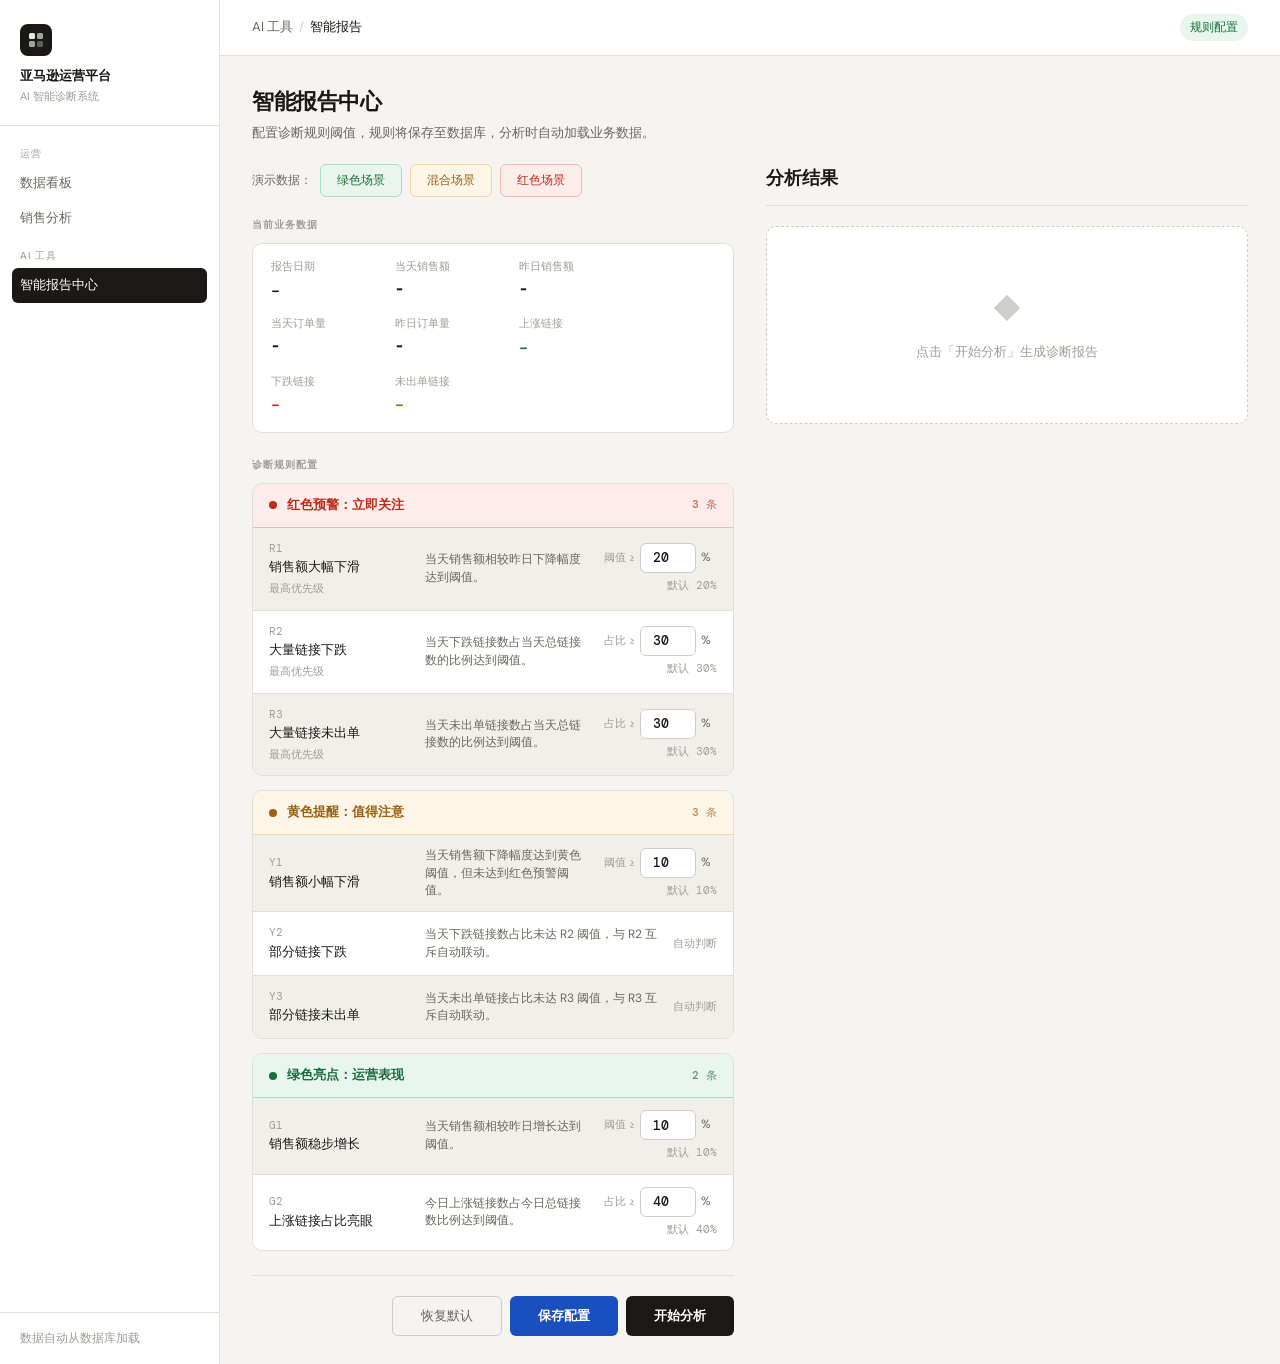
==== ai-web/src/main/resources/static/ai-report-engine-demo.html @ b1096232 "feat(smart-report): 添加智能报告流式分析及进度展示功能 - 前端实现分析进度步骤指示器，显示加载、AI分析、解析结果、保存配置等阶段 - 分析接口改为支持 SSE 流式推送，实时反" ====
<!DOCTYPE html>
<html lang="zh-CN">
<head>
<meta charset="UTF-8">
<meta name="viewport" content="width=device-width, initial-scale=1.0">
<title>AI 智能报告中心 Demo</title>
<link href="https://fonts.googleapis.com/css2?family=DM+Sans:wght@300;400;500;600;700&family=DM+Mono:wght@400;500&display=swap" rel="stylesheet">
<style>
:root {
  --bg: #F5F4F0; --surface: #FFFFFF; --surface2: #F0EFE9;
  --border: #E2E0D8; --border2: #D0CEC4;
  --text: #1A1916; --text2: #6B6860; --text3: #A09E98;
  --blue: #1A4FBF; --blue-light: #EBF0FC; --blue-mid: #B8C8F4;
  --red: #BF2D1A; --red-light: #FCECEA; --red-mid: #F4B8B0;
  --amber: #9E6010; --amber-light: #FCF5E8; --amber-mid: #F4D8A0;
  --green: #1A6E3A; --green-light: #E8F6EE; --green-mid: #A8DFC0;
  --radius: 10px; --radius-sm: 6px;
}

* { box-sizing: border-box; margin: 0; padding: 0; }

body {
  font-family: 'DM Sans', sans-serif;
  background: var(--bg); color: var(--text);
  min-height: 100vh; font-size: 14px; line-height: 1.6;
}

.shell { display: grid; grid-template-columns: 220px 1fr; min-height: 100vh; }

.sidebar {
  background: var(--surface); border-right: 1px solid var(--border);
  display: flex; flex-direction: column;
}
.sidebar-logo {
  padding: 24px 20px 20px; border-bottom: 1px solid var(--border); margin-bottom: 12px;
}
.logo-mark {
  width: 32px; height: 32px; background: var(--text);
  border-radius: 8px; display: flex; align-items: center; justify-content: center;
  margin-bottom: 10px;
}
.logo-mark svg { width: 16px; height: 16px; }
.logo-name { font-size: 13px; font-weight: 600; }
.logo-sub { font-size: 11px; color: var(--text3); margin-top: 1px; }

.nav-section { padding: 0 12px; margin-bottom: 4px; }
.nav-label {
  font-size: 10px; font-weight: 500; color: var(--text3);
  letter-spacing: 0.08em; text-transform: uppercase; padding: 8px 8px 4px;
}
.nav-item {
  display: flex; align-items: center; gap: 8px;
  padding: 7px 8px; border-radius: var(--radius-sm);
  font-size: 13px; color: var(--text2);
}
.nav-item.active { background: var(--text); color: white; }

.sidebar-bottom {
  margin-top: auto; padding: 16px 20px;
  border-top: 1px solid var(--border);
  font-size: 12px; color: var(--text3);
}

.main { overflow-y: auto; }

.topbar {
  background: var(--surface); border-bottom: 1px solid var(--border);
  padding: 14px 32px; display: flex; align-items: center; justify-content: space-between;
  position: sticky; top: 0; z-index: 10;
}
.breadcrumb {
  display: flex; align-items: center; gap: 6px;
  font-size: 13px; color: var(--text2);
}
.breadcrumb .sep { color: var(--border2); }
.breadcrumb .cur { color: var(--text); font-weight: 500; }
.topbar-right { display: flex; align-items: center; gap: 10px; }
.topbar-badge {
  font-size: 12px; padding: 4px 10px;
  background: var(--green-light); color: var(--green);
  border-radius: 20px; font-weight: 500;
}

.content { padding: 28px 32px; max-width: 1360px; }
.page-title { font-size: 22px; font-weight: 600; letter-spacing: -0.02em; }
.page-desc { font-size: 13px; color: var(--text2); margin-top: 4px; margin-bottom: 20px; }

.split-layout { display: grid; grid-template-columns: 1fr 1fr; gap: 32px; align-items: start; }
.split-left { min-width: 0; }
.split-right { min-width: 0; position: sticky; top: 76px; }

.sec-label {
  font-size: 10px; font-weight: 600; color: var(--text3);
  letter-spacing: 0.1em; text-transform: uppercase; margin: 24px 0 10px;
}

.rule-group { margin-bottom: 14px; border-radius: var(--radius); overflow: hidden; border: 1px solid var(--border); }
.rg-header {
  display: flex; align-items: center; gap: 10px;
  padding: 11px 16px; font-size: 13px; font-weight: 600;
}
.rg-header.red { background: var(--red-light); color: var(--red); border-bottom: 1px solid var(--red-mid); }
.rg-header.amber { background: var(--amber-light); color: var(--amber); border-bottom: 1px solid var(--amber-mid); }
.rg-header.green { background: var(--green-light); color: var(--green); border-bottom: 1px solid var(--green-mid); }
.rg-dot { width: 8px; height: 8px; border-radius: 50%; flex-shrink: 0; }
.rg-dot.red { background: var(--red); }
.rg-dot.amber { background: var(--amber); }
.rg-dot.green { background: var(--green); }
.rg-badge { margin-left: auto; font-size: 11px; font-weight: 500; opacity: 0.7; font-family: 'DM Mono', monospace; }

.rule-row {
  display: grid; grid-template-columns: 140px 1fr auto; gap: 16px; align-items: center;
  padding: 12px 16px; background: var(--surface); border-bottom: 1px solid var(--border);
}
.rule-row:last-child { border-bottom: none; }
.rule-row:nth-child(even) { background: var(--surface2); }
.rr-id { font-size: 11px; color: var(--text3); font-family: 'DM Mono', monospace; }
.rr-name { font-size: 13px; font-weight: 500; }
.rr-cond { font-size: 12px; color: var(--text2); line-height: 1.45; }
.rr-note { font-size: 11px; color: var(--text3); margin-top: 2px; }

.rr-ctrl { display: flex; flex-direction: column; align-items: flex-end; gap: 4px; }
.ctrl-row { display: flex; align-items: center; gap: 5px; }
.ctrl-label { font-size: 11px; color: var(--text3); }
.ctrl-input {
  width: 56px; height: 30px; font-size: 13px; font-family: 'DM Mono', monospace;
  text-align: center; font-weight: 500;
  border: 1px solid var(--border2); border-radius: var(--radius-sm);
  background: var(--surface); color: var(--text); padding: 0 6px;
}
.ctrl-unit { font-size: 12px; color: var(--text2); min-width: 16px; }
.ctrl-default { font-size: 11px; color: var(--text3); font-family: 'DM Mono', monospace; }

.action-bar {
  display: flex; justify-content: flex-end; gap: 8px;
  margin-top: 24px; padding-top: 20px; border-top: 1px solid var(--border);
}
.btn {
  font-size: 13px; font-weight: 600;
  padding: 10px 28px; border-radius: var(--radius-sm);
  border: none; cursor: pointer; transition: opacity 0.12s;
}
.btn-primary { background: var(--text); color: white; }
.btn-primary:hover { opacity: 0.85; }
.btn-primary:disabled { opacity: 0.5; cursor: not-allowed; }
.btn-secondary {
  background: transparent; color: var(--text2);
  border: 1px solid var(--border2); font-weight: 500;
}
.btn-save {
  background: var(--blue); color: white;
}
.btn-save:hover { opacity: 0.85; }

.scenario-bar {
  display: flex; gap: 8px; margin-bottom: 20px; flex-wrap: wrap;
}
.scenario-btn {
  font-size: 12px; font-weight: 500;
  padding: 7px 16px; border-radius: var(--radius-sm);
  border: 1px solid var(--border2);
  background: var(--surface); color: var(--text2);
  cursor: pointer; transition: all 0.12s; font-family: 'DM Sans', sans-serif;
}
.scenario-btn:hover { border-color: var(--text3); color: var(--text); }
.scenario-btn.red { border-color: var(--red-mid); background: var(--red-light); color: var(--red); }
.scenario-btn.amber { border-color: var(--amber-mid); background: var(--amber-light); color: var(--amber); }
.scenario-btn.green { border-color: var(--green-mid); background: var(--green-light); color: var(--green); }

.data-card {
  background: var(--surface); border: 1px solid var(--border);
  border-radius: var(--radius); padding: 14px 18px; margin-bottom: 16px;
}
.data-row {
  display: flex; flex-wrap: wrap; gap: 12px 24px;
}
.data-item {
  display: flex; flex-direction: column; gap: 2px; min-width: 100px;
}
.data-label {
  font-size: 11px; color: var(--text3); font-weight: 500;
}
.data-value {
  font-size: 16px; font-weight: 600; color: var(--text);
}
.data-value.mono { font-family: 'DM Mono', monospace; font-size: 14px; }
.data-value.up { color: var(--green); }
.data-value.down { color: var(--red); }
.data-value.warn { color: var(--amber); }

.result-area { }
.result-header {
  display: flex; align-items: center; justify-content: space-between;
  margin-bottom: 16px; padding-bottom: 12px; border-bottom: 1px solid var(--border);
}
.result-title { font-size: 18px; font-weight: 600; }
.result-time { font-size: 12px; color: var(--text3); font-family: 'DM Mono', monospace; }
.result-placeholder {
  display: flex; flex-direction: column; align-items: center; justify-content: center;
  padding: 60px 20px; color: var(--text3); text-align: center;
  background: var(--surface); border: 1px dashed var(--border2);
  border-radius: var(--radius); margin-top: 20px;
}
.result-placeholder .icon { font-size: 28px; margin-bottom: 10px; opacity: 0.5; }
.result-placeholder p { font-size: 13px; }

.result-content { display: none; }
.result-content.show { display: block; }

/* ===== 诊断结论卡片 ===== */
.dc-section { border-radius: var(--radius); overflow: hidden; border: 1px solid; margin-bottom: 12px; }
.dc-header {
  display: flex; align-items: center; gap: 8px;
  padding: 10px 16px; font-size: 13px; font-weight: 600;
}
.dc-dot { width: 8px; height: 8px; border-radius: 50%; flex-shrink: 0; }
.dc-badge { margin-left: auto; font-size: 11px; font-family: 'DM Mono', monospace; opacity: 0.7; }

.dc-section.dc-red { border-color: var(--red-mid); }
.dc-section.dc-red .dc-header { background: var(--red-light); color: var(--red); border-bottom: 1px solid var(--red-mid); }
.dc-section.dc-red .dc-dot { background: var(--red); }

.dc-section.dc-amber { border-color: var(--amber-mid); }
.dc-section.dc-amber .dc-header { background: var(--amber-light); color: var(--amber); border-bottom: 1px solid var(--amber-mid); }
.dc-section.dc-amber .dc-dot { background: var(--amber); }

.dc-section.dc-green { border-color: var(--green-mid); }
.dc-section.dc-green .dc-header { background: var(--green-light); color: var(--green); border-bottom: 1px solid var(--green-mid); }
.dc-section.dc-green .dc-dot { background: var(--green); }

.dc-list { list-style: none; padding: 6px 0; margin: 0; }
.dc-list li {
  position: relative; padding: 7px 16px 7px 24px;
  font-size: 13px; line-height: 1.6; color: var(--text);
}
.dc-list li + li { border-top: 1px solid var(--border); }
.dc-list li::before {
  content: ''; position: absolute; left: 12px; top: 15px;
  width: 4px; height: 4px; border-radius: 50%; background: var(--text2);
}
.dc-empty {
  padding: 14px 16px; font-size: 12px; color: var(--text3);
  font-style: italic;
}

/* ===== 运营诊断卡片 ===== */
.od-section { margin-bottom: 12px; }
.od-card {
  background: var(--surface); border: 1px solid var(--border);
  border-radius: var(--radius); padding: 16px 18px;
}
.od-card + .od-card { margin-top: -1px; border-top: none; border-radius: 0 0 var(--radius) var(--radius); }
.od-card:first-of-type { border-radius: var(--radius) var(--radius) 0 0; }
.od-card:last-of-type { border-radius: 0 0 var(--radius) var(--radius); }
.od-card:only-of-type { border-radius: var(--radius); }

.od-title {
  font-size: 13px; font-weight: 600; margin-bottom: 6px;
  display: flex; align-items: center; gap: 6px;
}
.od-title .emoji { font-size: 15px; }
.od-list { list-style: none; padding: 0; margin: 0; }
.od-list li {
  position: relative; padding: 5px 0 5px 16px;
  font-size: 13px; line-height: 1.65; color: var(--text);
}
.od-list li::before {
  content: ''; position: absolute; left: 0; top: 13px;
  width: 4px; height: 4px; border-radius: 50%; background: var(--text2);
}
.od-list li + li { border-top: 1px solid var(--border); }

.od-suggestion {
  background: var(--blue-light); border: 1px solid var(--blue-mid);
  border-radius: var(--radius); padding: 14px 18px;
}
.od-suggestion .od-title { color: var(--blue); }
.od-suggestion .od-list li::before { background: var(--blue); }

.od-table {
  width: 100%; border-collapse: collapse;
  font-size: 13px; line-height: 1.6;
}
.od-table th, .od-table td {
  padding: 6px 12px; text-align: center;
  border-bottom: 1px solid var(--border);
}
.od-table th {
  font-weight: 600; color: var(--text2);
  background: var(--surface2); font-size: 12px;
}
.od-table td { color: var(--text); }
.od-table tr:last-child td { border-bottom: none; }
.od-table-note {
  padding: 8px 0 2px 0;
  font-size: 13px; line-height: 1.6; color: var(--text2);
}

.toast {
  position: fixed; bottom: 24px; right: 24px;
  background: var(--text); color: white; font-size: 13px; font-weight: 500;
  padding: 10px 18px; border-radius: var(--radius);
  opacity: 0; transform: translateY(8px);
  transition: all 0.2s; pointer-events: none; z-index: 999;
}
.toast.show { opacity: 1; transform: translateY(0); }
.toast.error { background: var(--red); }

/* Loading overlay */
.loading-overlay {
  display: none; position: fixed; inset: 0;
  background: rgba(26, 25, 22, 0.4);
  z-index: 1000; align-items: center; justify-content: center;
}
.loading-overlay.show { display: flex; }
.loading-card {
  background: white; border-radius: var(--radius);
  padding: 28px 36px; text-align: center;
  box-shadow: 0 8px 32px rgba(0,0,0,0.15);
  min-width: 300px;
}
.spinner {
  width: 32px; height: 32px; margin: 0 auto 14px;
  border: 3px solid var(--border); border-top-color: var(--text);
  border-radius: 50%; animation: spin 0.7s linear infinite;
}
@keyframes spin { to { transform: rotate(360deg); } }
.step-list { text-align: left; min-width: 220px; }
.step-item { display: flex; align-items: center; gap: 10px; padding: 4px 0; font-size: 13px; transition: all 0.15s; }
.step-dot {
  width: 18px; height: 18px; border-radius: 50%; flex-shrink: 0;
  border: 2px solid var(--border2); background: transparent;
  display: flex; align-items: center; justify-content: center;
  font-size: 10px; font-weight: 700; transition: all 0.2s;
}
.step-item.done .step-dot {
  background: var(--green); border-color: var(--green);
}
.step-item.done .step-dot::after { content: '✓'; color: white; font-size: 10px; font-weight: 700; }
.step-item.active .step-dot {
  border-color: var(--blue); border-width: 3px;
  animation: pulse-dot 1s ease-in-out infinite;
}
@keyframes pulse-dot {
  0%, 100% { box-shadow: 0 0 0 0 rgba(26, 79, 191, 0.3); }
  50% { box-shadow: 0 0 0 6px rgba(26, 79, 191, 0); }
}
.step-item.done .step-label { color: var(--green); }
.step-item.active .step-label { color: var(--text); font-weight: 600; }
.step-item.pending .step-label { color: var(--text3); }
.loading-card p { font-size: 14px; font-weight: 500; color: var(--text); }

@media (max-width: 960px) {
  .shell { grid-template-columns: 1fr; }
  .sidebar { display: none; }
  .split-layout { grid-template-columns: 1fr; }
  .split-right { position: static; }
  .content { padding: 20px 16px; }
  .rule-row { grid-template-columns: 1fr; gap: 8px; }
  .rr-ctrl { align-items: flex-start; }
}
</style>
</head>
<body>
<div class="shell">
  <aside class="sidebar">
    <div class="sidebar-logo">
      <div class="logo-mark">
        <svg viewBox="0 0 16 16" fill="none">
          <rect x="1" y="1" width="6" height="6" rx="1.5" fill="white" opacity="0.9"/>
          <rect x="9" y="1" width="6" height="6" rx="1.5" fill="white" opacity="0.6"/>
          <rect x="1" y="9" width="6" height="6" rx="1.5" fill="white" opacity="0.6"/>
          <rect x="9" y="9" width="6" height="6" rx="1.5" fill="white" opacity="0.3"/>
        </svg>
      </div>
      <div class="logo-name">亚马逊运营平台</div>
      <div class="logo-sub">AI 智能诊断系统</div>
    </div>
    <div class="nav-section">
      <div class="nav-label">运营</div>
      <div class="nav-item">数据看板</div>
      <div class="nav-item">销售分析</div>
    </div>
    <div class="nav-section">
      <div class="nav-label">AI 工具</div>
      <div class="nav-item active">智能报告中心</div>
    </div>
    <div class="sidebar-bottom">数据自动从数据库加载</div>
  </aside>

  <main class="main">
    <div class="topbar">
      <div class="breadcrumb">
        <span>AI 工具</span>
        <span class="sep">/</span>
        <span class="cur">智能报告</span>
      </div>
      <div class="topbar-right">
        <span class="topbar-badge">规则配置</span>
      </div>
    </div>

    <div class="content">
      <div class="page-title">智能报告中心</div>
      <div class="page-desc">配置诊断规则阈值，规则将保存至数据库，分析时自动加载业务数据。</div>

      <div class="split-layout">
      <div class="split-left">

      <div class="scenario-bar">
        <span style="font-size:12px;font-weight:500;color:var(--text2);line-height:32px;">演示数据：</span>
        <button class="scenario-btn green" onclick="loadDemo('green')">绿色场景</button>
        <button class="scenario-btn amber" onclick="loadDemo('mixed')">混合场景</button>
        <button class="scenario-btn red" onclick="loadDemo('red')">红色场景</button>
      </div>

      <div class="sec-label" style="margin-top:0">当前业务数据</div>
      <div class="data-card" id="dataCard">
        <div class="data-row">
          <div class="data-item"><span class="data-label">报告日期</span><span class="data-value" id="dispDate">-</span></div>
          <div class="data-item"><span class="data-label">当天销售额</span><span class="data-value mono" id="dispTodayRev">-</span></div>
          <div class="data-item"><span class="data-label">昨日销售额</span><span class="data-value mono" id="dispYestRev">-</span></div>
          <div class="data-item"><span class="data-label">当天订单量</span><span class="data-value mono" id="dispTodayOrd">-</span></div>
          <div class="data-item"><span class="data-label">昨日订单量</span><span class="data-value mono" id="dispYestOrd">-</span></div>
          <div class="data-item"><span class="data-label">上涨链接</span><span class="data-value up" id="dispRising">-</span></div>
          <div class="data-item"><span class="data-label">下跌链接</span><span class="data-value down" id="dispFalling">-</span></div>
          <div class="data-item"><span class="data-label">未出单链接</span><span class="data-value warn" id="dispNoOrder">-</span></div>
        </div>
      </div>

      <div class="sec-label">诊断规则配置</div>
      <div class="rule-group">
        <div class="rg-header red">
          <div class="rg-dot red"></div>
          红色预警：立即关注
          <span class="rg-badge">3 条</span>
        </div>
        <div class="rule-row">
          <div><div class="rr-id">R1</div><div class="rr-name">销售额大幅下滑</div><div class="rr-note">最高优先级</div></div>
          <div class="rr-cond">当天销售额相较昨日下降幅度达到阈值。</div>
          <div class="rr-ctrl">
            <div class="ctrl-row">
              <span class="ctrl-label">阈值 ≥</span>
              <input class="ctrl-input" type="number" id="r1Threshold" value="20" min="1" max="99">
              <span class="ctrl-unit">%</span>
            </div>
            <span class="ctrl-default">默认 20%</span>
          </div>
        </div>
        <div class="rule-row">
          <div><div class="rr-id">R2</div><div class="rr-name">大量链接下跌</div><div class="rr-note">最高优先级</div></div>
          <div class="rr-cond">当天下跌链接数占当天总链接数的比例达到阈值。</div>
          <div class="rr-ctrl">
            <div class="ctrl-row">
              <span class="ctrl-label">占比 ≥</span>
              <input class="ctrl-input" type="number" id="r2Threshold" value="30" min="1" max="99">
              <span class="ctrl-unit">%</span>
            </div>
            <span class="ctrl-default">默认 30%</span>
          </div>
        </div>
        <div class="rule-row">
          <div><div class="rr-id">R3</div><div class="rr-name">大量链接未出单</div><div class="rr-note">最高优先级</div></div>
          <div class="rr-cond">当天未出单链接数占当天总链接数的比例达到阈值。</div>
          <div class="rr-ctrl">
            <div class="ctrl-row">
              <span class="ctrl-label">占比 ≥</span>
              <input class="ctrl-input" type="number" id="r3Threshold" value="30" min="1" max="99">
              <span class="ctrl-unit">%</span>
            </div>
            <span class="ctrl-default">默认 30%</span>
          </div>
        </div>
      </div>

      <div class="rule-group">
        <div class="rg-header amber">
          <div class="rg-dot amber"></div>
          黄色提醒：值得注意
          <span class="rg-badge">3 条</span>
        </div>
        <div class="rule-row">
          <div><div class="rr-id">Y1</div><div class="rr-name">销售额小幅下滑</div></div>
          <div class="rr-cond">当天销售额下降幅度达到黄色阈值，但未达到红色预警阈值。</div>
          <div class="rr-ctrl">
            <div class="ctrl-row">
              <span class="ctrl-label">阈值 ≥</span>
              <input class="ctrl-input" type="number" id="y1Threshold" value="10" min="1" max="99">
              <span class="ctrl-unit">%</span>
            </div>
            <span class="ctrl-default">默认 10%</span>
          </div>
        </div>
        <div class="rule-row">
          <div><div class="rr-id">Y2</div><div class="rr-name">部分链接下跌</div></div>
          <div class="rr-cond">当天下跌链接数占比未达 R2 阈值，与 R2 互斥自动联动。</div>
          <div class="rr-ctrl">
            <span class="ctrl-default">自动判断</span>
          </div>
        </div>
        <div class="rule-row">
          <div><div class="rr-id">Y3</div><div class="rr-name">部分链接未出单</div></div>
          <div class="rr-cond">当天未出单链接占比未达 R3 阈值，与 R3 互斥自动联动。</div>
          <div class="rr-ctrl">
            <span class="ctrl-default">自动判断</span>
          </div>
        </div>
      </div>

      <div class="rule-group">
        <div class="rg-header green">
          <div class="rg-dot green"></div>
          绿色亮点：运营表现
          <span class="rg-badge">2 条</span>
        </div>
        <div class="rule-row">
          <div><div class="rr-id">G1</div><div class="rr-name">销售额稳步增长</div></div>
          <div class="rr-cond">当天销售额相较昨日增长达到阈值。</div>
          <div class="rr-ctrl">
            <div class="ctrl-row">
              <span class="ctrl-label">阈值 ≥</span>
              <input class="ctrl-input" type="number" id="g1Threshold" value="10" min="1" max="99">
              <span class="ctrl-unit">%</span>
            </div>
            <span class="ctrl-default">默认 10%</span>
          </div>
        </div>
        <div class="rule-row">
          <div><div class="rr-id">G2</div><div class="rr-name">上涨链接占比亮眼</div></div>
          <div class="rr-cond">今日上涨链接数占今日总链接数比例达到阈值。</div>
          <div class="rr-ctrl">
            <div class="ctrl-row">
              <span class="ctrl-label">占比 ≥</span>
              <input class="ctrl-input" type="number" id="g2Threshold" value="40" min="1" max="99">
              <span class="ctrl-unit">%</span>
            </div>
            <span class="ctrl-default">默认 40%</span>
          </div>
        </div>
      </div>

      <div class="action-bar">
        <button class="btn btn-secondary" onclick="resetDefaults()">恢复默认</button>
        <button class="btn btn-save" onclick="saveConfig()">保存配置</button>
        <button class="btn btn-primary" id="analyzeBtn" onclick="analyze()">开始分析</button>
      </div>

      </div>
      <div class="split-right">

      <div class="result-area" id="resultArea">
        <div class="result-header">
          <span class="result-title">分析结果</span>
          <span class="result-time" id="resultTime"></span>
        </div>
        <div class="result-placeholder" id="resultPlaceholder">
          <div class="icon">◆</div>
          <p>点击「开始分析」生成诊断报告</p>
        </div>
        <div class="result-content" id="resultContent">
          <div class="sec-label">诊断结论</div>
          <div id="diagnosisConclusion"></div>
          <div class="sec-label" style="margin-top:20px">运营诊断</div>
          <div id="operationDiagnosis"></div>
        </div>
      </div>

      </div>
      </div>
    </div>
  </main>
</div>

<div class="toast" id="toast"></div>

<div class="loading-overlay" id="loadingOverlay">
  <div class="loading-card">
    <div class="spinner"></div>
    <p style="font-size:14px;font-weight:600;margin-bottom:16px;color:var(--text);">分析进度</p>
    <div class="step-list" id="stepList">
      <div class="step-item" data-step="loading"><span class="step-dot"></span><span class="step-label">加载业务数据</span></div>
      <div class="step-item" data-step="ai_analysis"><span class="step-dot"></span><span class="step-label">AI 正在分析诊断</span></div>
      <div class="step-item" data-step="parsing"><span class="step-dot"></span><span class="step-label">解析分析结果</span></div>
      <div class="step-item" data-step="saving"><span class="step-dot"></span><span class="step-label">保存分析配置</span></div>
      <div class="step-item" data-step="complete"><span class="step-dot"></span><span class="step-label">分析完成</span></div>
    </div>
  </div>
</div>

<script>
const API_BASE = '/api';

// 三种演示场景数据（业务数据 + 规则阈值）
const demos = {
  green: {
    label: '绿色场景',
    todayRevenue: 12800, yesterdayRevenue: 9600,
    todayOrders: 72, yesterdayOrders: 55,
    todayRisingLinks: 110, yesterdayRisingLinks: 95,
    todayFallingLinks: 20, yesterdayFallingLinks: 28,
    todayNoOrderLinks: 8, yesterdayNoOrderLinks: 14,
    r1Threshold: 20, r2Threshold: 30, r3Threshold: 30,
    y1Threshold: 10, g1Threshold: 10, g2Threshold: 40
  },
  mixed: {
    label: '混合场景',
    todayRevenue: 7800, yesterdayRevenue: 8860,
    todayOrders: 45, yesterdayOrders: 48,
    todayRisingLinks: 50, yesterdayRisingLinks: 57,
    todayFallingLinks: 55, yesterdayFallingLinks: 49,
    todayNoOrderLinks: 35, yesterdayNoOrderLinks: 31,
    r1Threshold: 20, r2Threshold: 30, r3Threshold: 30,
    y1Threshold: 10, g1Threshold: 10, g2Threshold: 40
  },
  red: {
    label: '红色场景',
    todayRevenue: 5500, yesterdayRevenue: 8100,
    todayOrders: 28, yesterdayOrders: 43,
    todayRisingLinks: 20, yesterdayRisingLinks: 38,
    todayFallingLinks: 90, yesterdayFallingLinks: 61,
    todayNoOrderLinks: 75, yesterdayNoOrderLinks: 46,
    r1Threshold: 20, r2Threshold: 30, r3Threshold: 30,
    y1Threshold: 10, g1Threshold: 10, g2Threshold: 40
  }
};

function getRuleValues() {
  return {
    r1Threshold: +document.getElementById('r1Threshold').value || 20,
    r2Threshold: +document.getElementById('r2Threshold').value || 30,
    r3Threshold: +document.getElementById('r3Threshold').value || 30,
    y1Threshold: +document.getElementById('y1Threshold').value || 10,
    g1Threshold: +document.getElementById('g1Threshold').value || 10,
    g2Threshold: +document.getElementById('g2Threshold').value || 40
  };
}

function showLoading(show) {
  document.getElementById('loadingOverlay').classList.toggle('show', show);
  if (show) resetProgress();
}

function fmtNum(n) {
  return (n != null ? Number(n).toLocaleString('zh-CN') : '-');
}

function updateDataDisplay(d) {
  if (!d) {
    document.getElementById('dispDate').textContent = '-';
    document.getElementById('dispTodayRev').textContent = '-';
    document.getElementById('dispYestRev').textContent = '-';
    document.getElementById('dispTodayOrd').textContent = '-';
    document.getElementById('dispYestOrd').textContent = '-';
    document.getElementById('dispRising').textContent = '-';
    document.getElementById('dispFalling').textContent = '-';
    document.getElementById('dispNoOrder').textContent = '-';
    return;
  }
  document.getElementById('dispDate').textContent = d.reportDate || new Date().toISOString().slice(0,10);
  document.getElementById('dispTodayRev').textContent = '¥' + fmtNum(d.todayRevenue);
  document.getElementById('dispYestRev').textContent = '¥' + fmtNum(d.yesterdayRevenue);
  document.getElementById('dispTodayOrd').textContent = fmtNum(d.todayOrders);
  document.getElementById('dispYestOrd').textContent = fmtNum(d.yesterdayOrders);
  document.getElementById('dispRising').textContent = fmtNum(d.todayRisingLinks);
  document.getElementById('dispFalling').textContent = fmtNum(d.todayFallingLinks);
  document.getElementById('dispNoOrder').textContent = fmtNum(d.todayNoOrderLinks);
}

async function loadDemo(key) {
  const demo = demos[key];
  if (!demo) return;

  // 展示业务数据（不修改规则阈值）
  updateDataDisplay(demo);

  // 保存演示数据 + 当前规则配置到数据库
  const rules = getRuleValues();
  await fetch(API_BASE + '/smart-report/config/save', {
    method: 'POST',
    headers: { 'Content-Type': 'application/json' },
    body: JSON.stringify({ ...demo, ...rules })
  });

  showToast('已加载' + demo.label + '并保存到数据库');
}

function resetDefaults() {
  document.getElementById('r1Threshold').value = 20;
  document.getElementById('r2Threshold').value = 30;
  document.getElementById('r3Threshold').value = 30;
  document.getElementById('y1Threshold').value = 10;
  document.getElementById('g1Threshold').value = 10;
  document.getElementById('g2Threshold').value = 40;
  showToast('已恢复默认规则阈值');
}

// 从数据库加载规则配置
async function loadConfig() {
  try {
    const resp = await fetch(API_BASE + '/smart-report/config/load');
    if (!resp.ok) return;
    const data = await resp.json();
    if (data.code === 200 && data.data) {
      const c = data.data;
      if (c.r1Threshold != null) document.getElementById('r1Threshold').value = c.r1Threshold;
      if (c.r2Threshold != null) document.getElementById('r2Threshold').value = c.r2Threshold;
      if (c.r3Threshold != null) document.getElementById('r3Threshold').value = c.r3Threshold;
      if (c.y1Threshold != null) document.getElementById('y1Threshold').value = c.y1Threshold;
      if (c.g1Threshold != null) document.getElementById('g1Threshold').value = c.g1Threshold;
      if (c.g2Threshold != null) document.getElementById('g2Threshold').value = c.g2Threshold;
      // 有业务数据时一同展示
      if (c.todayRevenue != null) updateDataDisplay(c);
      showToast('已从数据库加载规则配置');
    }
  } catch (e) {
    console.log('加载配置失败（首次或无数据库记录属于正常）');
  }
}

// 保存配置到数据库
async function saveConfig() {
  const rules = getRuleValues();
  const body = { ...rules };

  try {
    const resp = await fetch(API_BASE + '/smart-report/config/save', {
      method: 'POST',
      headers: { 'Content-Type': 'application/json' },
      body: JSON.stringify(body)
    });
    if (!resp.ok) throw new Error('HTTP ' + resp.status);
    const data = await resp.json();
    if (data.code === 200) {
      showToast('规则配置已保存到数据库');
    } else {
      throw new Error(data.message || '保存失败');
    }
  } catch (e) {
    showToast('保存失败：' + e.message, true);
  }
}

function showResult(show) {
  document.getElementById('resultPlaceholder').style.display = show ? 'none' : 'flex';
  document.getElementById('resultContent').classList.toggle('show', show);
}

async function analyze() {
  const btn = document.getElementById('analyzeBtn');
  const rules = getRuleValues();

  document.getElementById('diagnosisConclusion').innerHTML = '';
  document.getElementById('operationDiagnosis').innerHTML = '';

  showLoading(true);
  updateProgress('loading', '正在加载业务数据...');
  btn.disabled = true;
  btn.textContent = '分析中...';

  try {
    const resp = await fetch(API_BASE + '/smart-report/analyze-stream', {
      method: 'POST',
      headers: { 'Content-Type': 'application/json' },
      body: JSON.stringify(rules)
    });
    if (!resp.ok) throw new Error('HTTP ' + resp.status);
    if (!resp.body) throw new Error('浏览器不支持流式读取');

    const reader = resp.body.getReader();
    const decoder = new TextDecoder();
    let buffer = '';
    let resultData = null;

    while (true) {
      const { done, value } = await reader.read();
      if (done) break;

      buffer += decoder.decode(value, { stream: true });
      const parts = buffer.split('\n\n');
      buffer = parts.pop() || '';

      for (const part of parts) {
        const lines = part.split('\n');
        let eventType = 'message';
        let dataStr = '';

        for (const line of lines) {
          if (line.startsWith('event:')) {
            eventType = line.slice(6).trim();
          } else if (line.startsWith('data:')) {
            dataStr = line.slice(5).trim();
          }
        }

        if (!dataStr) continue;

        if (eventType === 'progress') {
          const payload = JSON.parse(dataStr);
          updateProgress(payload.step, payload.message);
        } else if (eventType === 'result') {
          resultData = JSON.parse(dataStr);
        }
      }
    }

    if (resultData) {
      // 短暂停留让用户看到"分析完成"
      await new Promise(r => setTimeout(r, 600));
      renderResult(resultData);
    } else {
      throw new Error('未获取到分析结果');
    }
  } catch (e) {
    showToast('请求失败：' + e.message, true);
    renderLocalFallback(rules);
  } finally {
    showLoading(false);
    btn.disabled = false;
    btn.textContent = '开始分析';
  }
}

function updateProgress(step, message) {
  const order = ['loading','ai_analysis','parsing','saving','complete'];
  const idx = order.indexOf(step);
  if (idx < 0) return;
  const items = document.querySelectorAll('.step-item');
  items.forEach((el, i) => {
    el.classList.remove('done', 'active', 'pending');
    if (i < idx) el.classList.add('done');
    else if (i === idx) el.classList.add('active');
    else el.classList.add('pending');
  });
}

function resetProgress() {
  document.querySelectorAll('.step-item').forEach(el => {
    el.classList.remove('done', 'active');
    el.classList.add('pending');
  });
  // First step active
  const first = document.querySelector('.step-item');
  if (first) { first.classList.remove('pending'); first.classList.add('active'); }
}

function renderResult(data) {
  const now = new Date().toLocaleString('zh-CN');
  document.getElementById('resultTime').textContent = now;
  document.getElementById('diagnosisConclusion').innerHTML = formatDiagnosisConclusion(data['诊断结论']);
  document.getElementById('operationDiagnosis').innerHTML = formatOperationDiagnosis(data['运营诊断']);
  showResult(true);
}

function formatDiagnosisConclusion(dc) {
  if (!dc || typeof dc !== 'object') {
    return '<div class="dc-empty">诊断结论未返回</div>';
  }
  const groups = [
    { key: '立即关注', cls: 'dc-red', label: '立即关注' },
    { key: '值得注意', cls: 'dc-amber', label: '值得注意' },
    { key: '运营亮点', cls: 'dc-green', label: '运营亮点' }
  ];
  return groups.map(g => {
    const items = dc[g.key];
    const hasItems = Array.isArray(items) && items.length;
    return `<div class="dc-section ${g.cls}">
      <div class="dc-header">
        <span class="dc-dot"></span>${g.label}
        <span class="dc-badge">${hasItems ? items.length + ' 条' : ''}</span>
      </div>
      ${hasItems
        ? '<ul class="dc-list">' + items.map(i => '<li>' + escHtml(i) + '</li>').join('') + '</ul>'
        : '<div class="dc-empty">无命中规则</div>'}
    </div>`;
  }).join('');
}

function formatOperationDiagnosis(od) {
  if (!od || typeof od !== 'object') {
    return '<div class="od-card"><div class="od-title">运营诊断未返回</div></div>';
  }
  const sections = [
    { key: '整体表现', emoji: '📊', label: '整体表现' },
    { key: '链接结构分析', emoji: '🔗', label: '链接结构分析', table: true },
    { key: '异常逻辑判断', emoji: '⚠️', label: '异常逻辑判断' },
    { key: '运营建议', emoji: '💡', label: '运营建议', suggestion: true }
  ];
  return '<div class="od-section">' + sections.map(s => {
    const items = od[s.key];
    const hasItems = Array.isArray(items) && items.length;
    if (!hasItems) return '';
    const content = s.table ? renderTableContent(items) : renderListContent(items);
    if (s.suggestion) {
      return '<div class="od-suggestion">' +
        '<div class="od-title"><span class="emoji">' + s.emoji + '</span>' + s.label + '</div>' +
        content + '</div>';
    }
    return '<div class="od-card">' +
      '<div class="od-title"><span class="emoji">' + s.emoji + '</span>' + s.label + '</div>' +
      content + '</div>';
  }).join('') + '</div>';
}

function renderTableContent(items) {
  let html = '';
  let inTable = false;
  for (let i = 0; i < items.length; i++) {
    const line = items[i].trim();
    // Detect table rows: lines that start with |
    if (line.startsWith('|') && line.endsWith('|')) {
      // Skip separator rows like |---|---|
      if (/^\|[-:\s|]+\|$/.test(line)) continue;
      if (!inTable) {
        html += '<table class="od-table"><thead><tr>';
        inTable = true;
      }
      const cells = line.split('|').filter(c => c.trim() !== '');
      // First table row is header, rest are body
      if (html.includes('</thead>')) {
        html += '<tr>' + cells.map(c => '<td>' + escHtml(c.trim()) + '</td>').join('') + '</tr>';
      } else {
        html += cells.map(c => '<th>' + escHtml(c.trim()) + '</th>').join('');
        html += '</tr></thead><tbody>';
      }
    } else {
      if (inTable) {
        html += '</tbody></table>';
        inTable = false;
      }
      html += '<div class="od-table-note">' + escHtml(items[i]) + '</div>';
    }
  }
  if (inTable) {
    html += '</tbody></table>';
  }
  return html;
}

function renderListContent(items) {
  return '<ul class="od-list">' + items.map(i => '<li>' + escHtml(i) + '</li>').join('') + '</ul>';
}

function escHtml(str) {
  const d = document.createElement('div');
  d.textContent = str;
  return d.innerHTML;
}

function formatPercentTrend(num) {
  return (num >= 0 ? '↑' : '↓') + Math.abs(num).toFixed(2) + '%';
}

function renderLocalFallback(rules) {
  const fallbackData = {
    '诊断结论': {
      '立即关注': [],
      '值得注意': ['无法连接服务器，请检查服务是否已启动'],
      '运营亮点': []
    },
    '运营诊断': {
      '整体表现': ['服务暂不可用，无法获取运营诊断数据。'],
      '链接结构分析': ['请确认后端服务已启动，且数据库中有业务数据。'],
      '异常逻辑判断': ['当前显示为离线降级信息，非真实分析结果。'],
      '运营建议': ['✅ 请检查服务状态后重新尝试分析。']
    }
  };
  renderResult(fallbackData);
}

function showToast(msg, isError) {
  const t = document.getElementById('toast');
  t.textContent = msg;
  t.className = 'toast show' + (isError ? ' error' : '');
  setTimeout(() => {
    t.className = 'toast';
  }, 2800);
}

// 页面加载时自动从数据库加载配置
loadConfig();
</script>
</body>
</html>
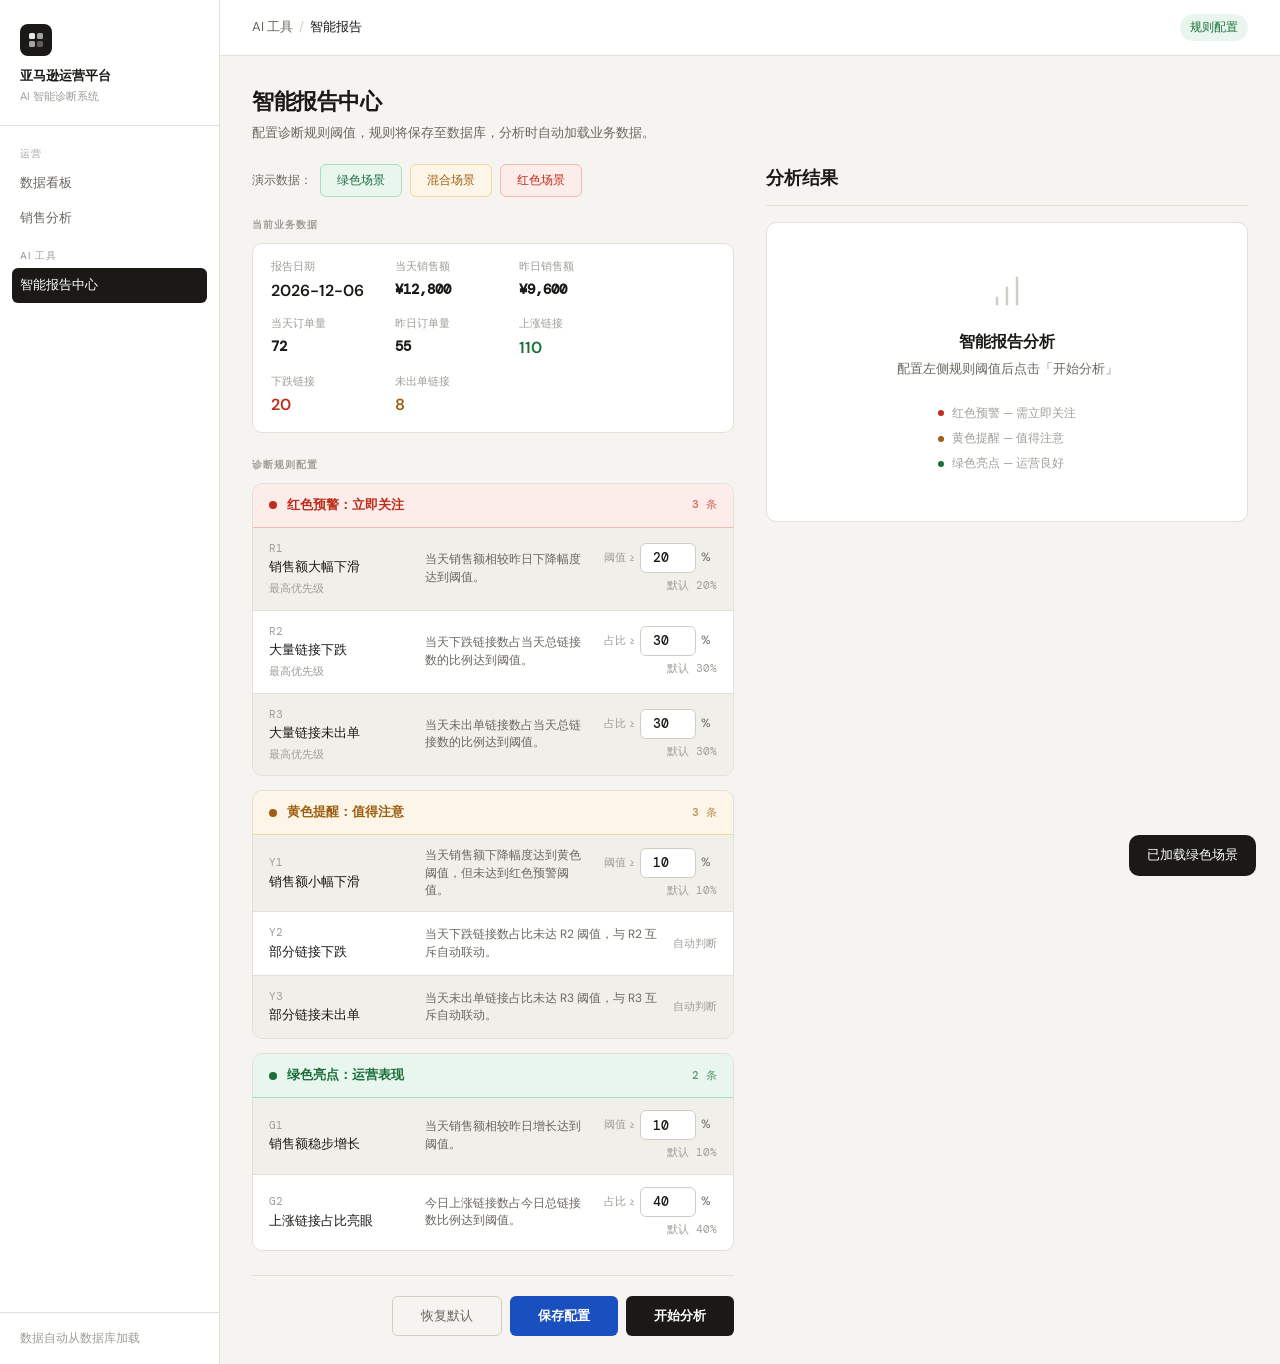
==== commit 371e0374: "feat(smart-report): 重构智能报告引擎及界面，支持全局规则阈值管理 - 拆分智能报告业务数据与全局规则阈值，实现阈值集中配置和持久化 - 新增智能规则阈值数据库表及对应服务、控制器接" ====
--- a/ai-web/src/main/resources/static/ai-report-engine-demo.html
+++ b/ai-web/src/main/resources/static/ai-report-engine-demo.html
@@ -197,12 +197,16 @@
 .result-time { font-size: 12px; color: var(--text3); font-family: 'DM Mono', monospace; }
 .result-placeholder {
   display: flex; flex-direction: column; align-items: center; justify-content: center;
-  padding: 60px 20px; color: var(--text3); text-align: center;
-  background: var(--surface); border: 1px dashed var(--border2);
-  border-radius: var(--radius); margin-top: 20px;
-}
-.result-placeholder .icon { font-size: 28px; margin-bottom: 10px; opacity: 0.5; }
-.result-placeholder p { font-size: 13px; }
+  padding: 48px 32px; color: var(--text3); text-align: center;
+  background: var(--surface); border: 1px solid var(--border);
+  border-radius: var(--radius); margin-top: 16px;
+}
+.rp-icon { color: var(--border2); margin-bottom: 12px; }
+.rp-title2 { font-size: 16px; font-weight: 600; color: var(--text); margin-bottom: 4px; }
+.rp-desc { font-size: 13px; color: var(--text2); margin-bottom: 24px; }
+.rp-hints { display: flex; flex-direction: column; gap: 6px; }
+.rp-hint { display: flex; align-items: center; gap: 8px; font-size: 12px; color: var(--text3); }
+.rp-hint-dot { width: 6px; height: 6px; border-radius: 50%; flex-shrink: 0; }
 
 .result-content { display: none; }
 .result-content.show { display: block; }
@@ -294,6 +298,12 @@
 .od-table-note {
   padding: 8px 0 2px 0;
   font-size: 13px; line-height: 1.6; color: var(--text2);
+}
+.od-plain-item {
+  padding: 5px 0; font-size: 13px; line-height: 1.65; color: var(--text);
+}
+.od-plain-item + .od-plain-item {
+  border-top: 1px solid var(--border);
 }
 
 .toast {
@@ -306,49 +316,69 @@
 .toast.show { opacity: 1; transform: translateY(0); }
 .toast.error { background: var(--red); }
 
-/* Loading overlay */
-.loading-overlay {
-  display: none; position: fixed; inset: 0;
-  background: rgba(26, 25, 22, 0.4);
-  z-index: 1000; align-items: center; justify-content: center;
-}
-.loading-overlay.show { display: flex; }
-.loading-card {
-  background: white; border-radius: var(--radius);
-  padding: 28px 36px; text-align: center;
-  box-shadow: 0 8px 32px rgba(0,0,0,0.15);
-  min-width: 300px;
-}
-.spinner {
-  width: 32px; height: 32px; margin: 0 auto 14px;
-  border: 3px solid var(--border); border-top-color: var(--text);
-  border-radius: 50%; animation: spin 0.7s linear infinite;
-}
-@keyframes spin { to { transform: rotate(360deg); } }
-.step-list { text-align: left; min-width: 220px; }
-.step-item { display: flex; align-items: center; gap: 10px; padding: 4px 0; font-size: 13px; transition: all 0.15s; }
+/* Result progress (inline in right panel) */
+.result-progress {
+  display: none;
+}
+.result-progress.show {
+  display: block;
+  animation: fadeIn 0.2s ease;
+}
+@keyframes fadeIn { from { opacity: 0; } to { opacity: 1; } }
+.rp-title {
+  font-size: 15px; font-weight: 600; color: var(--text);
+  margin-bottom: 20px; letter-spacing: -0.01em;
+}
+.step-list { }
+.step-item {
+  display: flex; gap: 14px; position: relative;
+  padding: 0 0 24px 0;
+}
+.step-item:last-child { padding-bottom: 0; }
+.step-line {
+  position: absolute; left: 13px; top: 28px;
+  width: 2px; height: calc(100% - 28px);
+  background: var(--border); transition: background 0.3s;
+}
+.step-item:last-child .step-line { display: none; }
+.step-item.done .step-line { background: var(--green); }
+
 .step-dot {
-  width: 18px; height: 18px; border-radius: 50%; flex-shrink: 0;
-  border: 2px solid var(--border2); background: transparent;
+  position: relative; z-index: 1;
+  width: 28px; height: 28px; border-radius: 50%; flex-shrink: 0;
   display: flex; align-items: center; justify-content: center;
-  font-size: 10px; font-weight: 700; transition: all 0.2s;
+  font-size: 12px; font-weight: 600;
+  transition: all 0.3s;
+}
+.step-item.pending .step-dot {
+  background: var(--surface2); border: 2px solid var(--border2);
+  color: var(--text3);
+}
+.step-item.active .step-dot {
+  background: var(--blue); border: 2px solid var(--blue);
+  color: white;
+  box-shadow: 0 0 0 4px rgba(26, 79, 191, 0.15);
+  animation: step-pulse 1.5s ease-in-out infinite;
+}
+@keyframes step-pulse {
+  0%, 100% { box-shadow: 0 0 0 4px rgba(26, 79, 191, 0.15); }
+  50% { box-shadow: 0 0 0 10px rgba(26, 79, 191, 0.05); }
 }
 .step-item.done .step-dot {
-  background: var(--green); border-color: var(--green);
-}
-.step-item.done .step-dot::after { content: '✓'; color: white; font-size: 10px; font-weight: 700; }
-.step-item.active .step-dot {
-  border-color: var(--blue); border-width: 3px;
-  animation: pulse-dot 1s ease-in-out infinite;
-}
-@keyframes pulse-dot {
-  0%, 100% { box-shadow: 0 0 0 0 rgba(26, 79, 191, 0.3); }
-  50% { box-shadow: 0 0 0 6px rgba(26, 79, 191, 0); }
-}
+  background: var(--green); border: 2px solid var(--green);
+  color: white;
+}
+
+.step-info { flex: 1; min-width: 0; padding-top: 3px; }
+.step-label { font-size: 14px; font-weight: 500; color: var(--text); }
+.step-item.pending .step-label { color: var(--text3); }
 .step-item.done .step-label { color: var(--green); }
-.step-item.active .step-label { color: var(--text); font-weight: 600; }
-.step-item.pending .step-label { color: var(--text3); }
-.loading-card p { font-size: 14px; font-weight: 500; color: var(--text); }
+.step-desc {
+  font-size: 12px; color: var(--text2); margin-top: 2px;
+  line-height: 1.4; transition: all 0.2s;
+}
+.step-item.pending .step-desc { color: var(--text3); }
+.step-item.active .step-desc { color: var(--blue); font-weight: 500; }
 
 @media (max-width: 960px) {
   .shell { grid-template-columns: 1fr; }
@@ -554,8 +584,16 @@
           <span class="result-time" id="resultTime"></span>
         </div>
         <div class="result-placeholder" id="resultPlaceholder">
-          <div class="icon">◆</div>
-          <p>点击「开始分析」生成诊断报告</p>
+          <div class="rp-icon">
+            <svg width="40" height="40" viewBox="0 0 24 24" fill="none" stroke="currentColor" stroke-width="1.5" stroke-linecap="round" stroke-linejoin="round"><path d="M12 20V10"/><path d="M18 20V4"/><path d="M6 20v-4"/></svg>
+          </div>
+          <div class="rp-title2">智能报告分析</div>
+          <p class="rp-desc">配置左侧规则阈值后点击「开始分析」</p>
+          <div class="rp-hints">
+            <div class="rp-hint"><span class="rp-hint-dot" style="background:var(--red)"></span>红色预警 — 需立即关注</div>
+            <div class="rp-hint"><span class="rp-hint-dot" style="background:var(--amber)"></span>黄色提醒 — 值得注意</div>
+            <div class="rp-hint"><span class="rp-hint-dot" style="background:var(--green)"></span>绿色亮点 — 运营良好</div>
+          </div>
         </div>
         <div class="result-content" id="resultContent">
           <div class="sec-label">诊断结论</div>
@@ -563,6 +601,43 @@
           <div class="sec-label" style="margin-top:20px">运营诊断</div>
           <div id="operationDiagnosis"></div>
         </div>
+        <div class="result-progress" id="resultProgress">
+          <div class="rp-title">智能分析中</div>
+          <div class="step-list" id="stepList">
+            <div class="step-item" data-step="loading">
+              <div class="step-dot">1</div>
+              <div class="step-info">
+                <div class="step-label">加载业务数据</div>
+                <div class="step-desc"></div>
+              </div>
+              <div class="step-line"></div>
+            </div>
+            <div class="step-item" data-step="ai_analysis">
+              <div class="step-dot">2</div>
+              <div class="step-info">
+                <div class="step-label">AI 分析诊断</div>
+                <div class="step-desc"></div>
+              </div>
+              <div class="step-line"></div>
+            </div>
+            <div class="step-item" data-step="parsing">
+              <div class="step-dot">3</div>
+              <div class="step-info">
+                <div class="step-label">解析分析结果</div>
+                <div class="step-desc"></div>
+              </div>
+              <div class="step-line"></div>
+            </div>
+            <div class="step-item" data-step="complete">
+              <div class="step-dot">✓</div>
+              <div class="step-info">
+                <div class="step-label">分析完成</div>
+                <div class="step-desc"></div>
+              </div>
+              <div class="step-line"></div>
+            </div>
+          </div>
+        </div>
       </div>
 
       </div>
@@ -573,22 +648,13 @@
 
 <div class="toast" id="toast"></div>
 
-<div class="loading-overlay" id="loadingOverlay">
-  <div class="loading-card">
-    <div class="spinner"></div>
-    <p style="font-size:14px;font-weight:600;margin-bottom:16px;color:var(--text);">分析进度</p>
-    <div class="step-list" id="stepList">
-      <div class="step-item" data-step="loading"><span class="step-dot"></span><span class="step-label">加载业务数据</span></div>
-      <div class="step-item" data-step="ai_analysis"><span class="step-dot"></span><span class="step-label">AI 正在分析诊断</span></div>
-      <div class="step-item" data-step="parsing"><span class="step-dot"></span><span class="step-label">解析分析结果</span></div>
-      <div class="step-item" data-step="saving"><span class="step-dot"></span><span class="step-label">保存分析配置</span></div>
-      <div class="step-item" data-step="complete"><span class="step-dot"></span><span class="step-label">分析完成</span></div>
-    </div>
-  </div>
-</div>
+
 
 <script>
 const API_BASE = '/api';
+
+// 当前页面展示的业务数据（用于分析时提交）
+let currentData = {};
 
 // 三种演示场景数据（业务数据 + 规则阈值）
 const demos = {
@@ -636,8 +702,14 @@
 }
 
 function showLoading(show) {
-  document.getElementById('loadingOverlay').classList.toggle('show', show);
-  if (show) resetProgress();
+  const placeholder = document.getElementById('resultPlaceholder');
+  const progress = document.getElementById('resultProgress');
+  placeholder.style.display = show ? 'none' : 'flex';
+  progress.classList.toggle('show', show);
+  if (show) {
+    document.getElementById('resultContent').classList.remove('show');
+    resetProgress();
+  }
 }
 
 function fmtNum(n) {
@@ -670,18 +742,16 @@
   const demo = demos[key];
   if (!demo) return;
 
-  // 展示业务数据（不修改规则阈值）
+  // 展示并保存业务数据到数据库
+  const today = new Date().toISOString().slice(0,10);
+  currentData = { reportDate: today, ...demo };
   updateDataDisplay(demo);
-
-  // 保存演示数据 + 当前规则配置到数据库
-  const rules = getRuleValues();
   await fetch(API_BASE + '/smart-report/config/save', {
     method: 'POST',
     headers: { 'Content-Type': 'application/json' },
-    body: JSON.stringify({ ...demo, ...rules })
+    body: JSON.stringify(currentData)
   });
-
-  showToast('已加载' + demo.label + '并保存到数据库');
+  showToast('已加载' + demo.label);
 }
 
 function resetDefaults() {
@@ -694,39 +764,47 @@
   showToast('已恢复默认规则阈值');
 }
 
-// 从数据库加载规则配置
+// 从数据库加载全局规则阈值 + 业务数据
 async function loadConfig() {
   try {
-    const resp = await fetch(API_BASE + '/smart-report/config/load');
-    if (!resp.ok) return;
-    const data = await resp.json();
-    if (data.code === 200 && data.data) {
-      const c = data.data;
-      if (c.r1Threshold != null) document.getElementById('r1Threshold').value = c.r1Threshold;
-      if (c.r2Threshold != null) document.getElementById('r2Threshold').value = c.r2Threshold;
-      if (c.r3Threshold != null) document.getElementById('r3Threshold').value = c.r3Threshold;
-      if (c.y1Threshold != null) document.getElementById('y1Threshold').value = c.y1Threshold;
-      if (c.g1Threshold != null) document.getElementById('g1Threshold').value = c.g1Threshold;
-      if (c.g2Threshold != null) document.getElementById('g2Threshold').value = c.g2Threshold;
-      // 有业务数据时一同展示
-      if (c.todayRevenue != null) updateDataDisplay(c);
-      showToast('已从数据库加载规则配置');
+    // 加载全局规则阈值
+    const ruleResp = await fetch(API_BASE + '/smart-report/rule-config/load');
+    if (ruleResp.ok) {
+      const ruleData = await ruleResp.json();
+      if (ruleData.code === 200 && ruleData.data) {
+        const r = ruleData.data;
+        if (r.r1Threshold != null) document.getElementById('r1Threshold').value = r.r1Threshold;
+        if (r.r2Threshold != null) document.getElementById('r2Threshold').value = r.r2Threshold;
+        if (r.r3Threshold != null) document.getElementById('r3Threshold').value = r.r3Threshold;
+        if (r.y1Threshold != null) document.getElementById('y1Threshold').value = r.y1Threshold;
+        if (r.g1Threshold != null) document.getElementById('g1Threshold').value = r.g1Threshold;
+        if (r.g2Threshold != null) document.getElementById('g2Threshold').value = r.g2Threshold;
+      }
+    }
+    // 加载当日业务数据
+    const today = new Date().toISOString().slice(0,10);
+    const bizResp = await fetch(API_BASE + '/smart-report/config/load?date=' + today);
+    if (bizResp.ok) {
+      const bizData = await bizResp.json();
+      if (bizData.code === 200 && bizData.data && bizData.data.todayRevenue != null) {
+        currentData = { ...bizData.data };
+        updateDataDisplay(bizData.data);
+      }
     }
   } catch (e) {
     console.log('加载配置失败（首次或无数据库记录属于正常）');
   }
 }
 
-// 保存配置到数据库
+// 保存全局规则阈值
 async function saveConfig() {
   const rules = getRuleValues();
-  const body = { ...rules };
 
   try {
-    const resp = await fetch(API_BASE + '/smart-report/config/save', {
+    const resp = await fetch(API_BASE + '/smart-report/rule-config/save', {
       method: 'POST',
       headers: { 'Content-Type': 'application/json' },
-      body: JSON.stringify(body)
+      body: JSON.stringify(rules)
     });
     if (!resp.ok) throw new Error('HTTP ' + resp.status);
     const data = await resp.json();
@@ -740,14 +818,20 @@
   }
 }
 
-function showResult(show) {
-  document.getElementById('resultPlaceholder').style.display = show ? 'none' : 'flex';
-  document.getElementById('resultContent').classList.toggle('show', show);
-}
-
 async function analyze() {
   const btn = document.getElementById('analyzeBtn');
   const rules = getRuleValues();
+
+  // 无业务数据时自动加载绿色演示场景兜底
+  if (currentData.todayRevenue == null) {
+    const demo = demos.green;
+    const today = new Date().toISOString().slice(0,10);
+    currentData = { reportDate: today, ...demo };
+    updateDataDisplay(demo);
+  }
+
+  // 合并当前业务数据和规则阈值，确保后端无需再查库
+  const requestBody = { ...currentData, ...rules };
 
   document.getElementById('diagnosisConclusion').innerHTML = '';
   document.getElementById('operationDiagnosis').innerHTML = '';
@@ -757,11 +841,15 @@
   btn.disabled = true;
   btn.textContent = '分析中...';
 
+  const mainEl = document.querySelector('.main');
+  if (mainEl) mainEl.scrollTop = 0;
+  document.documentElement.scrollTop = 0;
+
   try {
     const resp = await fetch(API_BASE + '/smart-report/analyze-stream', {
       method: 'POST',
       headers: { 'Content-Type': 'application/json' },
-      body: JSON.stringify(rules)
+      body: JSON.stringify(requestBody)
     });
     if (!resp.ok) throw new Error('HTTP ' + resp.status);
     if (!resp.body) throw new Error('浏览器不支持流式读取');
@@ -814,14 +902,13 @@
     showToast('请求失败：' + e.message, true);
     renderLocalFallback(rules);
   } finally {
-    showLoading(false);
     btn.disabled = false;
     btn.textContent = '开始分析';
   }
 }
 
 function updateProgress(step, message) {
-  const order = ['loading','ai_analysis','parsing','saving','complete'];
+  const order = ['loading','ai_analysis','parsing','complete'];
   const idx = order.indexOf(step);
   if (idx < 0) return;
   const items = document.querySelectorAll('.step-item');
@@ -830,6 +917,17 @@
     if (i < idx) el.classList.add('done');
     else if (i === idx) el.classList.add('active');
     else el.classList.add('pending');
+    // Update description for active/done step
+    const desc = el.querySelector('.step-desc');
+    if (desc) {
+      if (i === idx && message) {
+        desc.textContent = message;
+      } else if (i < idx) {
+        desc.textContent = '完成';
+      } else {
+        desc.textContent = '';
+      }
+    }
   });
 }
 
@@ -848,7 +946,8 @@
   document.getElementById('resultTime').textContent = now;
   document.getElementById('diagnosisConclusion').innerHTML = formatDiagnosisConclusion(data['诊断结论']);
   document.getElementById('operationDiagnosis').innerHTML = formatOperationDiagnosis(data['运营诊断']);
-  showResult(true);
+  document.getElementById('resultProgress').classList.remove('show');
+  document.getElementById('resultContent').classList.add('show');
 }
 
 function formatDiagnosisConclusion(dc) {
@@ -882,14 +981,23 @@
   const sections = [
     { key: '整体表现', emoji: '📊', label: '整体表现' },
     { key: '链接结构分析', emoji: '🔗', label: '链接结构分析', table: true },
-    { key: '异常逻辑判断', emoji: '⚠️', label: '异常逻辑判断' },
-    { key: '运营建议', emoji: '💡', label: '运营建议', suggestion: true }
+    { key: '异常逻辑判断', emoji: '⚠️', label: '异常逻辑判断', plain: true },
+    { key: '运营建议', emoji: '💡', label: '运营建议', suggestion: true, markdown: true }
   ];
   return '<div class="od-section">' + sections.map(s => {
     const items = od[s.key];
     const hasItems = Array.isArray(items) && items.length;
     if (!hasItems) return '';
-    const content = s.table ? renderTableContent(items) : renderListContent(items);
+    let content;
+    if (s.table) {
+      content = renderTableContent(items);
+    } else if (s.plain) {
+      content = renderPlainContent(items);
+    } else if (s.markdown) {
+      content = renderMarkdownListContent(items);
+    } else {
+      content = renderListContent(items);
+    }
     if (s.suggestion) {
       return '<div class="od-suggestion">' +
         '<div class="od-title"><span class="emoji">' + s.emoji + '</span>' + s.label + '</div>' +
@@ -940,6 +1048,18 @@
   return '<ul class="od-list">' + items.map(i => '<li>' + escHtml(i) + '</li>').join('') + '</ul>';
 }
 
+function renderPlainContent(items) {
+  return items.map(i => '<div class="od-plain-item">' + escHtml(i) + '</div>').join('');
+}
+
+function renderMarkdownListContent(items) {
+  return '<ul class="od-list">' + items.map(i => '<li>' + renderInlineMarkdown(escHtml(i)) + '</li>').join('') + '</ul>';
+}
+
+function renderInlineMarkdown(text) {
+  return text.replace(/\*\*(.+?)\*\*/g, '<strong>$1</strong>');
+}
+
 function escHtml(str) {
   const d = document.createElement('div');
   d.textContent = str;
@@ -976,8 +1096,12 @@
   }, 2800);
 }
 
-// 页面加载时自动从数据库加载配置
-loadConfig();
+// 页面加载时自动从数据库加载配置，无数据时默认加载绿色场景
+loadConfig().then(() => {
+  if (currentData.todayRevenue == null) {
+    loadDemo('green');
+  }
+});
 </script>
 </body>
 </html>
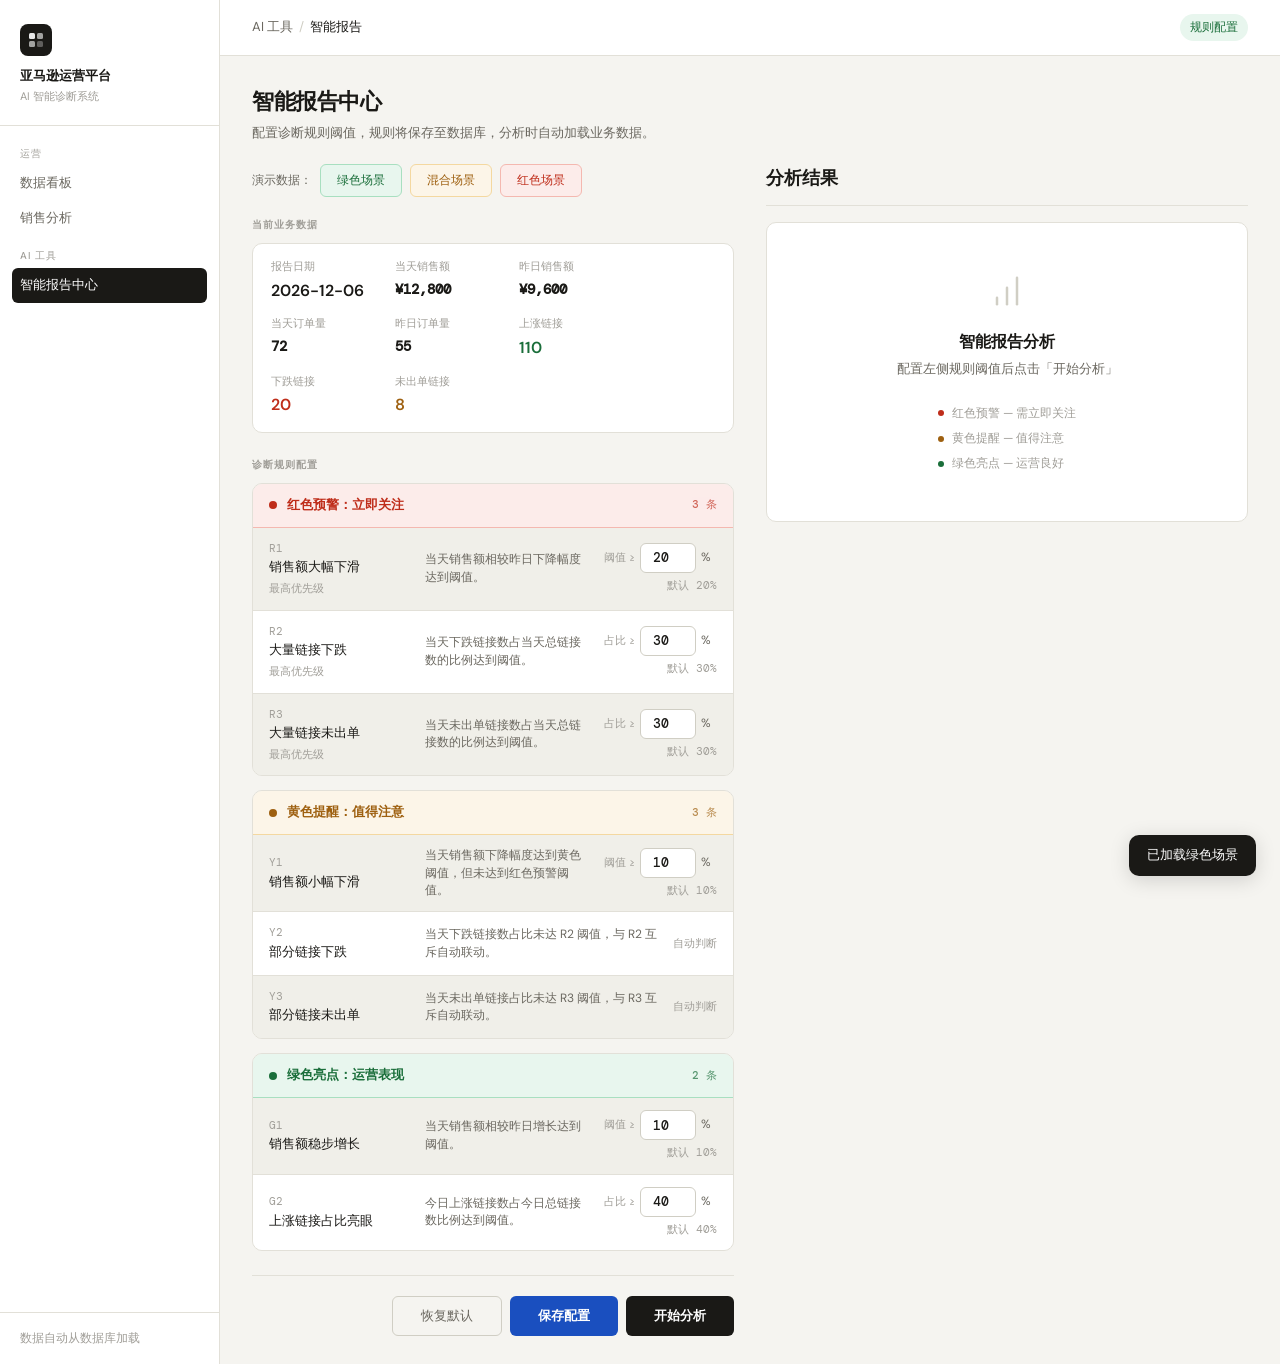
==== commit ac9255a7: "refactor(smart-report): 优化智能报告数据结构及UI交互体验 - 修改运营诊断数据结构，将多条列表改为字符串文本，简化数据处理 - 更新智能报告分析逻辑，实现文本版块内容提取替代" ====
--- a/ai-web/src/main/resources/static/ai-report-engine-demo.html
+++ b/ai-web/src/main/resources/static/ai-report-engine-demo.html
@@ -310,11 +310,50 @@
   position: fixed; bottom: 24px; right: 24px;
   background: var(--text); color: white; font-size: 13px; font-weight: 500;
   padding: 10px 18px; border-radius: var(--radius);
-  opacity: 0; transform: translateY(8px);
-  transition: all 0.2s; pointer-events: none; z-index: 999;
-}
-.toast.show { opacity: 1; transform: translateY(0); }
+  opacity: 0; transform: translateY(8px) scale(0.96);
+  transition: all 0.25s cubic-bezier(0.22, 1, 0.36, 1);
+  pointer-events: none; z-index: 999;
+  box-shadow: 0 4px 20px rgba(0,0,0,0.15);
+}
+.toast.show { opacity: 1; transform: translateY(0) scale(1); }
 .toast.error { background: var(--red); }
+
+.blur-active .split-left {
+  filter: blur(5px) brightness(0.97);
+  pointer-events: none;
+  transition: filter 0.4s ease;
+  position: relative;
+}
+.blur-active .split-left::after {
+  content: '';
+  position: absolute; inset: 0;
+  background: rgba(0,0,0,0.03);
+  pointer-events: none;
+}
+.blur-active .split-right {
+  position: relative;
+}
+.blur-active .split-right::before {
+  content: '⟳ 分析中';
+  position: absolute; top: 40%; left: 50%;
+  transform: translate(-50%, -50%);
+  font-size: 15px; font-weight: 600;
+  color: var(--text);
+  background: var(--surface);
+  padding: 12px 28px;
+  border-radius: var(--radius);
+  box-shadow: 0 4px 24px rgba(0,0,0,0.10);
+  z-index: 5;
+  animation: loadingPulse 1.6s ease-in-out infinite;
+  letter-spacing: 0.02em;
+}
+@keyframes loadingPulse {
+  0%, 100% { opacity: 0.7; box-shadow: 0 4px 24px rgba(0,0,0,0.08); }
+  50% { opacity: 1; box-shadow: 0 4px 32px rgba(0,0,0,0.15); }
+}
+.split-right {
+  transition: filter 0.3s ease;
+}
 
 /* Result progress (inline in right panel) */
 .result-progress {
@@ -325,6 +364,7 @@
   animation: fadeIn 0.2s ease;
 }
 @keyframes fadeIn { from { opacity: 0; } to { opacity: 1; } }
+@keyframes spin { from { transform: rotate(0deg); } to { transform: rotate(360deg); } }
 .rp-title {
   font-size: 15px; font-weight: 600; color: var(--text);
   margin-bottom: 20px; letter-spacing: -0.01em;
@@ -840,6 +880,8 @@
   updateProgress('loading', '正在加载业务数据...');
   btn.disabled = true;
   btn.textContent = '分析中...';
+  document.querySelector('.content').classList.add('blur-active');
+  showAnalyzeToast();
 
   const mainEl = document.querySelector('.main');
   if (mainEl) mainEl.scrollTop = 0;
@@ -904,6 +946,7 @@
   } finally {
     btn.disabled = false;
     btn.textContent = '开始分析';
+    document.querySelector('.content')?.classList.remove('blur-active');
   }
 }
 
@@ -985,18 +1028,17 @@
     { key: '运营建议', emoji: '💡', label: '运营建议', suggestion: true, markdown: true }
   ];
   return '<div class="od-section">' + sections.map(s => {
-    const items = od[s.key];
-    const hasItems = Array.isArray(items) && items.length;
-    if (!hasItems) return '';
+    const text = od[s.key];
+    if (!text || !text.trim()) return '';
     let content;
     if (s.table) {
-      content = renderTableContent(items);
+      content = renderTableContent(text);
     } else if (s.plain) {
-      content = renderPlainContent(items);
+      content = renderPlainContent(text);
     } else if (s.markdown) {
-      content = renderMarkdownListContent(items);
+      content = renderMarkdownListContent(text);
     } else {
-      content = renderListContent(items);
+      content = renderListContent(text);
     }
     if (s.suggestion) {
       return '<div class="od-suggestion">' +
@@ -1009,21 +1051,19 @@
   }).join('') + '</div>';
 }
 
-function renderTableContent(items) {
+function renderTableContent(text) {
+  const lines = text.split('\n').map(l => l.trim()).filter(l => l.length > 0);
   let html = '';
   let inTable = false;
-  for (let i = 0; i < items.length; i++) {
-    const line = items[i].trim();
+  for (const line of lines) {
     // Detect table rows: lines that start with |
     if (line.startsWith('|') && line.endsWith('|')) {
-      // Skip separator rows like |---|---|
       if (/^\|[-:\s|]+\|$/.test(line)) continue;
       if (!inTable) {
         html += '<table class="od-table"><thead><tr>';
         inTable = true;
       }
       const cells = line.split('|').filter(c => c.trim() !== '');
-      // First table row is header, rest are body
       if (html.includes('</thead>')) {
         html += '<tr>' + cells.map(c => '<td>' + escHtml(c.trim()) + '</td>').join('') + '</tr>';
       } else {
@@ -1035,7 +1075,7 @@
         html += '</tbody></table>';
         inTable = false;
       }
-      html += '<div class="od-table-note">' + escHtml(items[i]) + '</div>';
+      html += '<div class="od-table-note">' + escHtml(line) + '</div>';
     }
   }
   if (inTable) {
@@ -1044,16 +1084,19 @@
   return html;
 }
 
-function renderListContent(items) {
-  return '<ul class="od-list">' + items.map(i => '<li>' + escHtml(i) + '</li>').join('') + '</ul>';
-}
-
-function renderPlainContent(items) {
-  return items.map(i => '<div class="od-plain-item">' + escHtml(i) + '</div>').join('');
-}
-
-function renderMarkdownListContent(items) {
-  return '<ul class="od-list">' + items.map(i => '<li>' + renderInlineMarkdown(escHtml(i)) + '</li>').join('') + '</ul>';
+function renderListContent(text) {
+  const lines = text.split('\n').map(l => l.trim()).filter(l => l.length > 0);
+  return '<ul class="od-list">' + lines.map(l => '<li>' + escHtml(l) + '</li>').join('') + '</ul>';
+}
+
+function renderPlainContent(text) {
+  const lines = text.split('\n').map(l => l.trim()).filter(l => l.length > 0);
+  return lines.map(l => '<div class="od-plain-item">' + escHtml(l) + '</div>').join('');
+}
+
+function renderMarkdownListContent(text) {
+  const lines = text.split('\n').map(l => l.trim()).filter(l => l.length > 0);
+  return '<ul class="od-list">' + lines.map(l => '<li>' + renderInlineMarkdown(escHtml(l)) + '</li>').join('') + '</ul>';
 }
 
 function renderInlineMarkdown(text) {
@@ -1078,13 +1121,23 @@
       '运营亮点': []
     },
     '运营诊断': {
-      '整体表现': ['服务暂不可用，无法获取运营诊断数据。'],
-      '链接结构分析': ['请确认后端服务已启动，且数据库中有业务数据。'],
-      '异常逻辑判断': ['当前显示为离线降级信息，非真实分析结果。'],
-      '运营建议': ['✅ 请检查服务状态后重新尝试分析。']
+      '整体表现': '服务暂不可用，无法获取运营诊断数据。',
+      '链接结构分析': '请确认后端服务已启动，且数据库中有业务数据。',
+      '异常逻辑判断': '当前显示为离线降级信息，非真实分析结果。',
+      '运营建议': '✅ 请检查服务状态后重新尝试分析。'
     }
   };
   renderResult(fallbackData);
+}
+
+function showAnalyzeToast() {
+  const t = document.getElementById('toast');
+  t.innerHTML = '<span style="display:inline-block;animation:spin 1s linear infinite;margin-right:8px;">⟳</span> AI 智能分析已启动，正在生成诊断报告...';
+  t.className = 'toast show';
+  // 3秒后自动淡出
+  setTimeout(() => {
+    if (t.textContent.includes('已启动')) t.className = 'toast';
+  }, 3000);
 }
 
 function showToast(msg, isError) {
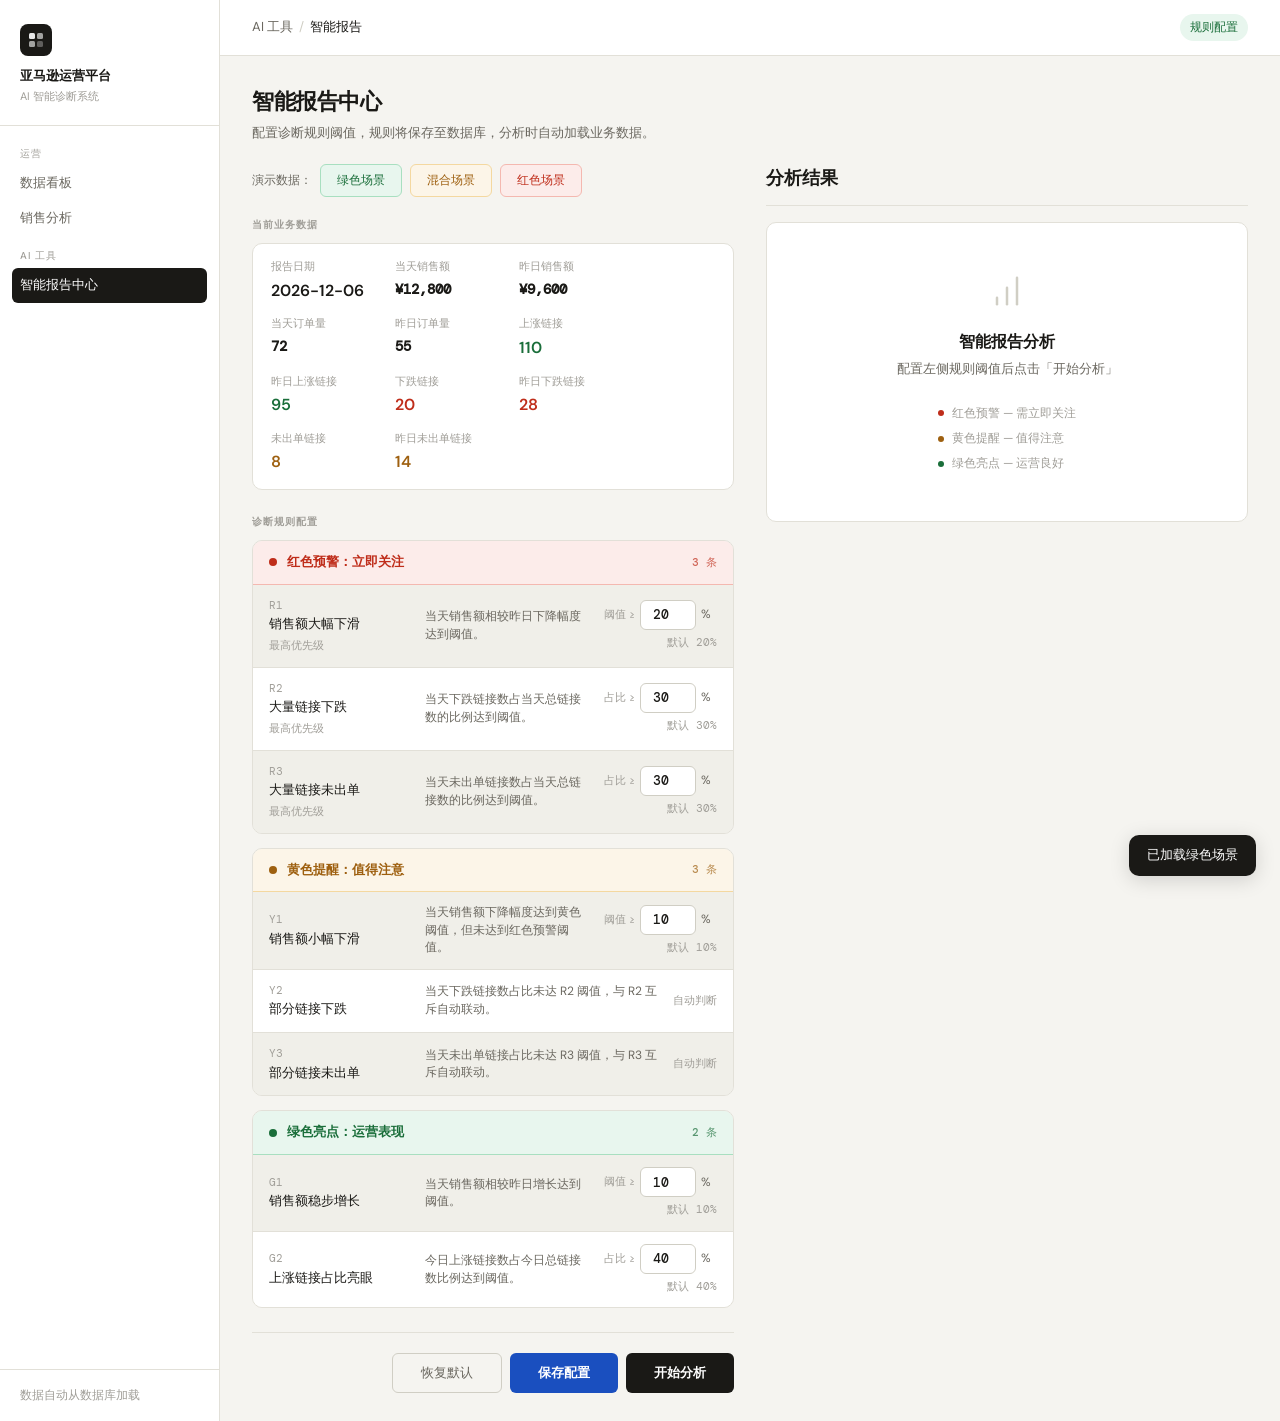
==== commit b9e72e66: "feat(ai-report): 增加昨日指标显示支持 - 在报表页面添加昨日上涨链接、昨日下跌链接和昨日未出单链接展示项 - 初始化相关昨日指标的默认显示内容为“-” - 在数据加载逻辑中增加昨日指" ====
--- a/ai-web/src/main/resources/static/ai-report-engine-demo.html
+++ b/ai-web/src/main/resources/static/ai-report-engine-demo.html
@@ -188,7 +188,7 @@
 .data-value.down { color: var(--red); }
 .data-value.warn { color: var(--amber); }
 
-.result-area { }
+.result-area { position: relative; }
 .result-header {
   display: flex; align-items: center; justify-content: space-between;
   margin-bottom: 16px; padding-bottom: 12px; border-bottom: 1px solid var(--border);
@@ -208,21 +208,125 @@
 .rp-hint { display: flex; align-items: center; gap: 8px; font-size: 12px; color: var(--text3); }
 .rp-hint-dot { width: 6px; height: 6px; border-radius: 50%; flex-shrink: 0; }
 
-.result-content { display: none; }
-.result-content.show { display: block; }
+.result-content {
+  display: none;
+  opacity: 0;
+  transform: translateY(18px);
+}
+.result-content.show {
+  display: block;
+  animation: resultReveal 0.55s cubic-bezier(0.22, 1, 0.36, 1) forwards;
+}
+@keyframes resultReveal {
+  from {
+    opacity: 0;
+    transform: translateY(18px);
+  }
+  to {
+    opacity: 1;
+    transform: translateY(0);
+  }
+}
 
 /* ===== 诊断结论卡片 ===== */
-.dc-section { border-radius: var(--radius); overflow: hidden; border: 1px solid; margin-bottom: 12px; }
+.dc-section {
+  border-radius: var(--radius);
+  overflow: hidden;
+  border: 1px solid;
+  margin-bottom: 12px;
+  background: var(--surface);
+  transition: transform 0.25s ease, box-shadow 0.25s ease;
+}
+.dc-section:hover {
+  transform: translateY(-1px);
+}
 .dc-header {
   display: flex; align-items: center; gap: 8px;
   padding: 10px 16px; font-size: 13px; font-weight: 600;
 }
 .dc-dot { width: 8px; height: 8px; border-radius: 50%; flex-shrink: 0; }
 .dc-badge { margin-left: auto; font-size: 11px; font-family: 'DM Mono', monospace; opacity: 0.7; }
+.dc-alert-tag {
+  display: inline-flex;
+  align-items: center;
+  padding: 4px 8px;
+  border-radius: 999px;
+  font-size: 10px;
+  font-weight: 700;
+  letter-spacing: 0.08em;
+  text-transform: uppercase;
+  color: white;
+  background: var(--red);
+  box-shadow: 0 6px 14px rgba(191,45,26,0.22);
+}
 
 .dc-section.dc-red { border-color: var(--red-mid); }
 .dc-section.dc-red .dc-header { background: var(--red-light); color: var(--red); border-bottom: 1px solid var(--red-mid); }
 .dc-section.dc-red .dc-dot { background: var(--red); }
+.dc-section.dc-red.critical-hit {
+  border-color: rgba(191,45,26,0.45);
+  background:
+    linear-gradient(180deg, rgba(252,236,234,0.88), rgba(255,255,255,0.98) 28%);
+  box-shadow: 0 18px 36px rgba(191,45,26,0.12);
+  position: relative;
+}
+.dc-section.dc-red.critical-hit::before {
+  content: '';
+  position: absolute;
+  left: 0;
+  top: 0;
+  bottom: 0;
+  width: 6px;
+  background: linear-gradient(180deg, #cf311d, #bf2d1a, #a82412);
+}
+.dc-section.dc-red.critical-hit .dc-header {
+  padding: 12px 16px 12px 20px;
+  background: linear-gradient(135deg, rgba(191,45,26,0.14), rgba(191,45,26,0.06));
+  color: #8e1d10;
+  border-bottom: 1px solid rgba(191,45,26,0.18);
+}
+.dc-section.dc-red.critical-hit .dc-dot {
+  width: 10px;
+  height: 10px;
+  box-shadow: 0 0 0 6px rgba(191,45,26,0.10);
+  animation: criticalPulse 1.7s ease-in-out infinite;
+}
+.dc-section.dc-red.critical-hit .dc-badge {
+  color: #8e1d10;
+  opacity: 1;
+  font-weight: 700;
+}
+.dc-section.dc-red.critical-hit .dc-list {
+  padding: 10px 10px 10px 14px;
+}
+.dc-section.dc-red.critical-hit .dc-list li {
+  margin: 0 0 8px 0;
+  padding: 12px 14px 12px 34px;
+  border: 1px solid rgba(191,45,26,0.10);
+  border-radius: 10px;
+  background: rgba(255,255,255,0.72);
+  font-size: 13px;
+  font-weight: 600;
+  line-height: 1.65;
+}
+.dc-section.dc-red.critical-hit .dc-list li:last-child {
+  margin-bottom: 0;
+}
+.dc-section.dc-red.critical-hit .dc-list li + li {
+  border-top: 1px solid rgba(191,45,26,0.10);
+}
+.dc-section.dc-red.critical-hit .dc-list li::before {
+  left: 14px;
+  top: 18px;
+  width: 8px;
+  height: 8px;
+  background: var(--red);
+  box-shadow: 0 0 0 4px rgba(191,45,26,0.08);
+}
+@keyframes criticalPulse {
+  0%, 100% { box-shadow: 0 0 0 5px rgba(191,45,26,0.10); }
+  50% { box-shadow: 0 0 0 10px rgba(191,45,26,0.04); }
+}
 
 .dc-section.dc-amber { border-color: var(--amber-mid); }
 .dc-section.dc-amber .dc-header { background: var(--amber-light); color: var(--amber); border-bottom: 1px solid var(--amber-mid); }
@@ -319,66 +423,192 @@
 .toast.error { background: var(--red); }
 
 .blur-active .split-left {
-  filter: blur(5px) brightness(0.97);
+  filter: blur(1px) saturate(0.92);
+  opacity: 0.58;
+  transform: scale(0.992);
   pointer-events: none;
-  transition: filter 0.4s ease;
-  position: relative;
-}
-.blur-active .split-left::after {
-  content: '';
-  position: absolute; inset: 0;
-  background: rgba(0,0,0,0.03);
-  pointer-events: none;
-}
+  transition: filter 0.35s ease, opacity 0.35s ease, transform 0.35s ease;
+  user-select: none;
+}
+
+.split-right {
+  transition: transform 0.3s ease, opacity 0.3s ease;
+}
+
 .blur-active .split-right {
-  position: relative;
-}
-.blur-active .split-right::before {
-  content: '⟳ 分析中';
-  position: absolute; top: 40%; left: 50%;
-  transform: translate(-50%, -50%);
-  font-size: 15px; font-weight: 600;
-  color: var(--text);
-  background: var(--surface);
-  padding: 12px 28px;
-  border-radius: var(--radius);
-  box-shadow: 0 4px 24px rgba(0,0,0,0.10);
-  z-index: 5;
-  animation: loadingPulse 1.6s ease-in-out infinite;
-  letter-spacing: 0.02em;
-}
-@keyframes loadingPulse {
-  0%, 100% { opacity: 0.7; box-shadow: 0 4px 24px rgba(0,0,0,0.08); }
-  50% { opacity: 1; box-shadow: 0 4px 32px rgba(0,0,0,0.15); }
-}
-.split-right {
-  transition: filter 0.3s ease;
+  transform: translateY(-2px);
 }
 
 /* Result progress (inline in right panel) */
 .result-progress {
   display: none;
+  position: relative;
+  background:
+    radial-gradient(circle at top right, rgba(26,79,191,0.08), transparent 32%),
+    linear-gradient(180deg, #ffffff, #fbfaf7);
+  border: 1px solid var(--border);
+  border-radius: var(--radius);
+  padding: 22px 22px 18px;
+  overflow: hidden;
+  box-shadow: 0 18px 40px rgba(26, 25, 22, 0.06);
 }
 .result-progress.show {
   display: block;
-  animation: fadeIn 0.2s ease;
+  animation: fadeIn 0.25s ease;
 }
 @keyframes fadeIn { from { opacity: 0; } to { opacity: 1; } }
 @keyframes spin { from { transform: rotate(0deg); } to { transform: rotate(360deg); } }
+
+.result-progress::after {
+  content: '';
+  position: absolute;
+  inset: 0;
+  background: linear-gradient(110deg, transparent 0%, rgba(255,255,255,0.55) 45%, transparent 70%);
+  transform: translateX(-120%);
+  animation: progressSheen 2.4s ease-in-out infinite;
+  pointer-events: none;
+}
+@keyframes progressSheen {
+  0% { transform: translateX(-120%); }
+  100% { transform: translateX(120%); }
+}
+
+.rp-head {
+  display: flex;
+  align-items: flex-start;
+  justify-content: space-between;
+  gap: 12px;
+  margin-bottom: 18px;
+  position: relative;
+  z-index: 1;
+}
+.rp-status {
+  display: inline-flex;
+  align-items: center;
+  gap: 8px;
+  padding: 6px 12px;
+  border-radius: 999px;
+  font-size: 11px;
+  font-weight: 600;
+  letter-spacing: 0.08em;
+  text-transform: uppercase;
+  color: var(--blue);
+  background: rgba(26,79,191,0.08);
+  border: 1px solid rgba(26,79,191,0.16);
+  margin-bottom: 10px;
+}
+.rp-status-dot {
+  width: 8px;
+  height: 8px;
+  border-radius: 50%;
+  background: var(--blue);
+  box-shadow: 0 0 0 6px rgba(26,79,191,0.08);
+  animation: statusPulse 1.5s ease-in-out infinite;
+}
+@keyframes statusPulse {
+  0%, 100% { box-shadow: 0 0 0 4px rgba(26,79,191,0.10); }
+  50% { box-shadow: 0 0 0 9px rgba(26,79,191,0.04); }
+}
 .rp-title {
-  font-size: 15px; font-weight: 600; color: var(--text);
-  margin-bottom: 20px; letter-spacing: -0.01em;
-}
-.step-list { }
+  font-size: 22px;
+  font-weight: 600;
+  color: var(--text);
+  letter-spacing: -0.03em;
+  line-height: 1.2;
+}
+.rp-subtitle {
+  font-size: 13px;
+  color: var(--text2);
+  margin-top: 6px;
+  display: inline-flex;
+  align-items: baseline;
+  gap: 2px;
+}
+.rp-subtitle-text {
+  color: var(--text2);
+}
+.rp-subtitle-dots {
+  display: inline-block;
+  min-width: 18px;
+  color: var(--blue);
+  font-family: 'DM Mono', monospace;
+  letter-spacing: 1px;
+}
+.rp-orbit {
+  width: 56px;
+  height: 56px;
+  border-radius: 50%;
+  position: relative;
+  flex-shrink: 0;
+  border: 1px solid rgba(26,79,191,0.14);
+  background: rgba(26,79,191,0.04);
+}
+.rp-orbit::before,
+.rp-orbit::after {
+  content: '';
+  position: absolute;
+  border-radius: 50%;
+}
+.rp-orbit::before {
+  inset: 10px;
+  border: 2px solid rgba(26,79,191,0.14);
+}
+.rp-orbit::after {
+  width: 10px;
+  height: 10px;
+  top: 6px;
+  left: 23px;
+  background: var(--blue);
+  box-shadow: 0 0 0 5px rgba(26,79,191,0.08);
+  transform-origin: 5px 22px;
+  animation: orbitSpin 1.8s linear infinite;
+}
+@keyframes orbitSpin {
+  from { transform: rotate(0deg); }
+  to { transform: rotate(360deg); }
+}
+.rp-meta {
+  display: grid;
+  grid-template-columns: repeat(3, minmax(0, 1fr));
+  gap: 10px;
+  margin-bottom: 20px;
+  position: relative;
+  z-index: 1;
+}
+.rp-meta-card {
+  padding: 12px 14px;
+  border-radius: 8px;
+  border: 1px solid var(--border);
+  background: rgba(255,255,255,0.72);
+}
+.rp-meta-label {
+  font-size: 10px;
+  color: var(--text3);
+  text-transform: uppercase;
+  letter-spacing: 0.08em;
+  margin-bottom: 5px;
+}
+.rp-meta-value {
+  font-size: 13px;
+  font-weight: 600;
+  color: var(--text);
+}
+.step-list {
+  position: relative;
+  z-index: 1;
+}
 .step-item {
   display: flex; gap: 14px; position: relative;
-  padding: 0 0 24px 0;
-}
+  padding: 14px 0;
+  border-top: 1px solid rgba(226,224,216,0.75);
+}
+.step-item:first-child { border-top: none; padding-top: 0; }
 .step-item:last-child { padding-bottom: 0; }
 .step-line {
-  position: absolute; left: 13px; top: 28px;
-  width: 2px; height: calc(100% - 28px);
-  background: var(--border); transition: background 0.3s;
+  position: absolute; left: 13px; top: 43px;
+  width: 2px; height: calc(100% - 18px);
+  background: linear-gradient(180deg, var(--border2), rgba(208,206,196,0.35));
+  transition: background 0.3s;
 }
 .step-item:last-child .step-line { display: none; }
 .step-item.done .step-line { background: var(--green); }
@@ -409,8 +639,17 @@
   color: white;
 }
 
-.step-info { flex: 1; min-width: 0; padding-top: 3px; }
-.step-label { font-size: 14px; font-weight: 500; color: var(--text); }
+.step-info {
+  flex: 1;
+  min-width: 0;
+  padding-top: 3px;
+  overflow: hidden;
+}
+.step-label {
+  font-size: 14px;
+  font-weight: 500;
+  color: var(--text);
+}
 .step-item.pending .step-label { color: var(--text3); }
 .step-item.done .step-label { color: var(--green); }
 .step-desc {
@@ -419,6 +658,29 @@
 }
 .step-item.pending .step-desc { color: var(--text3); }
 .step-item.active .step-desc { color: var(--blue); font-weight: 500; }
+.step-state {
+  flex-shrink: 0;
+  align-self: center;
+  font-size: 11px;
+  color: var(--text3);
+  font-family: 'DM Mono', monospace;
+}
+.step-item.active .step-state { color: var(--blue); }
+.step-item.done .step-state { color: var(--green); }
+.headline-char {
+  display: inline-block;
+  white-space: pre;
+}
+.rp-subtitle-text.wave .headline-char {
+  animation: headlineWaveHop 1.5s ease-in-out infinite;
+  animation-delay: calc(var(--char-index, 0) * 0.055s);
+}
+@keyframes headlineWaveHop {
+  0%, 100% { transform: translateY(0); }
+  18% { transform: translateY(-6px); }
+  34% { transform: translateY(1px); }
+  48% { transform: translateY(-2px); }
+}
 
 @media (max-width: 960px) {
   .shell { grid-template-columns: 1fr; }
@@ -428,6 +690,8 @@
   .content { padding: 20px 16px; }
   .rule-row { grid-template-columns: 1fr; gap: 8px; }
   .rr-ctrl { align-items: flex-start; }
+  .rp-meta { grid-template-columns: 1fr; }
+  .rp-orbit { display: none; }
 }
 </style>
 </head>
@@ -493,8 +757,11 @@
           <div class="data-item"><span class="data-label">当天订单量</span><span class="data-value mono" id="dispTodayOrd">-</span></div>
           <div class="data-item"><span class="data-label">昨日订单量</span><span class="data-value mono" id="dispYestOrd">-</span></div>
           <div class="data-item"><span class="data-label">上涨链接</span><span class="data-value up" id="dispRising">-</span></div>
+          <div class="data-item"><span class="data-label">昨日上涨链接</span><span class="data-value up" id="dispYestRising">-</span></div>
           <div class="data-item"><span class="data-label">下跌链接</span><span class="data-value down" id="dispFalling">-</span></div>
+          <div class="data-item"><span class="data-label">昨日下跌链接</span><span class="data-value down" id="dispYestFalling">-</span></div>
           <div class="data-item"><span class="data-label">未出单链接</span><span class="data-value warn" id="dispNoOrder">-</span></div>
+          <div class="data-item"><span class="data-label">昨日未出单链接</span><span class="data-value warn" id="dispYestNoOrder">-</span></div>
         </div>
       </div>
 
@@ -642,7 +909,31 @@
           <div id="operationDiagnosis"></div>
         </div>
         <div class="result-progress" id="resultProgress">
-          <div class="rp-title">智能分析中</div>
+          <div class="rp-head">
+            <div>
+              <div class="rp-status"><span class="rp-status-dot"></span>Analyzing</div>
+              <div class="rp-title">智能分析进行中</div>
+              <div class="rp-subtitle" id="progressHeadline">
+                <span class="rp-subtitle-text" id="progressHeadlineText">正在整理业务数据并生成诊断结论</span>
+                <span class="rp-subtitle-dots" id="progressHeadlineDots">...</span>
+              </div>
+            </div>
+            <div class="rp-orbit" aria-hidden="true"></div>
+          </div>
+          <div class="rp-meta">
+            <div class="rp-meta-card">
+              <div class="rp-meta-label">Data</div>
+              <div class="rp-meta-value" id="progressDataDate">今日样本</div>
+            </div>
+            <div class="rp-meta-card">
+              <div class="rp-meta-label">Engine</div>
+              <div class="rp-meta-value">规则引擎 + AI</div>
+            </div>
+            <div class="rp-meta-card">
+              <div class="rp-meta-label">Output</div>
+              <div class="rp-meta-value">诊断结论 / 运营建议</div>
+            </div>
+          </div>
           <div class="step-list" id="stepList">
             <div class="step-item" data-step="loading">
               <div class="step-dot">1</div>
@@ -650,6 +941,7 @@
                 <div class="step-label">加载业务数据</div>
                 <div class="step-desc"></div>
               </div>
+              <div class="step-state">WAIT</div>
               <div class="step-line"></div>
             </div>
             <div class="step-item" data-step="ai_analysis">
@@ -658,6 +950,7 @@
                 <div class="step-label">AI 分析诊断</div>
                 <div class="step-desc"></div>
               </div>
+              <div class="step-state">WAIT</div>
               <div class="step-line"></div>
             </div>
             <div class="step-item" data-step="parsing">
@@ -666,6 +959,7 @@
                 <div class="step-label">解析分析结果</div>
                 <div class="step-desc"></div>
               </div>
+              <div class="step-state">WAIT</div>
               <div class="step-line"></div>
             </div>
             <div class="step-item" data-step="complete">
@@ -674,6 +968,7 @@
                 <div class="step-label">分析完成</div>
                 <div class="step-desc"></div>
               </div>
+              <div class="step-state">WAIT</div>
               <div class="step-line"></div>
             </div>
           </div>
@@ -695,6 +990,22 @@
 
 // 当前页面展示的业务数据（用于分析时提交）
 let currentData = {};
+let progressDotsTimer = null;
+
+function buildAnimatedChars(text, className) {
+  return Array.from(text || '').map((char, index) => {
+    const safeChar = char === ' ' ? '&nbsp;' : escHtml(char);
+    return `<span class="${className}" style="--char-index:${index}">${safeChar}</span>`;
+  }).join('');
+}
+
+function setAnimatedHeadlineText(text) {
+  const el = document.getElementById('progressHeadlineText');
+  if (!el) return;
+  el.classList.add('wave');
+  el.dataset.text = text || '';
+  el.innerHTML = buildAnimatedChars(text || '', 'headline-char');
+}
 
 // 三种演示场景数据（业务数据 + 规则阈值）
 const demos = {
@@ -749,6 +1060,12 @@
   if (show) {
     document.getElementById('resultContent').classList.remove('show');
     resetProgress();
+    const date = currentData.reportDate || new Date().toISOString().slice(0,10);
+    const el = document.getElementById('progressDataDate');
+    if (el) el.textContent = date;
+    startProgressHeadlineAnimation();
+  } else {
+    stopProgressHeadlineAnimation();
   }
 }
 
@@ -764,8 +1081,11 @@
     document.getElementById('dispTodayOrd').textContent = '-';
     document.getElementById('dispYestOrd').textContent = '-';
     document.getElementById('dispRising').textContent = '-';
+    document.getElementById('dispYestRising').textContent = '-';
     document.getElementById('dispFalling').textContent = '-';
+    document.getElementById('dispYestFalling').textContent = '-';
     document.getElementById('dispNoOrder').textContent = '-';
+    document.getElementById('dispYestNoOrder').textContent = '-';
     return;
   }
   document.getElementById('dispDate').textContent = d.reportDate || new Date().toISOString().slice(0,10);
@@ -774,8 +1094,11 @@
   document.getElementById('dispTodayOrd').textContent = fmtNum(d.todayOrders);
   document.getElementById('dispYestOrd').textContent = fmtNum(d.yesterdayOrders);
   document.getElementById('dispRising').textContent = fmtNum(d.todayRisingLinks);
+  document.getElementById('dispYestRising').textContent = fmtNum(d.yesterdayRisingLinks);
   document.getElementById('dispFalling').textContent = fmtNum(d.todayFallingLinks);
+  document.getElementById('dispYestFalling').textContent = fmtNum(d.yesterdayFallingLinks);
   document.getElementById('dispNoOrder').textContent = fmtNum(d.todayNoOrderLinks);
+  document.getElementById('dispYestNoOrder').textContent = fmtNum(d.yesterdayNoOrderLinks);
 }
 
 async function loadDemo(key) {
@@ -881,7 +1204,6 @@
   btn.disabled = true;
   btn.textContent = '分析中...';
   document.querySelector('.content').classList.add('blur-active');
-  showAnalyzeToast();
 
   const mainEl = document.querySelector('.main');
   if (mainEl) mainEl.scrollTop = 0;
@@ -955,6 +1277,13 @@
   const idx = order.indexOf(step);
   if (idx < 0) return;
   const items = document.querySelectorAll('.step-item');
+  const headlineMap = {
+    loading: '正在整理业务数据',
+    ai_analysis: 'AI 正在分析诊断数据',
+    parsing: '正在解析与排版结果',
+    complete: '分析已完成，准备展示'
+  };
+  setAnimatedHeadlineText(message || headlineMap[step] || '');
   items.forEach((el, i) => {
     el.classList.remove('done', 'active', 'pending');
     if (i < idx) el.classList.add('done');
@@ -962,6 +1291,7 @@
     else el.classList.add('pending');
     // Update description for active/done step
     const desc = el.querySelector('.step-desc');
+    const state = el.querySelector('.step-state');
     if (desc) {
       if (i === idx && message) {
         desc.textContent = message;
@@ -971,6 +1301,9 @@
         desc.textContent = '';
       }
     }
+    if (state) {
+      state.textContent = i < idx ? 'DONE' : i === idx ? 'NOW' : 'WAIT';
+    }
   });
 }
 
@@ -978,19 +1311,50 @@
   document.querySelectorAll('.step-item').forEach(el => {
     el.classList.remove('done', 'active');
     el.classList.add('pending');
+    const state = el.querySelector('.step-state');
+    if (state) state.textContent = 'WAIT';
+    const desc = el.querySelector('.step-desc');
+    if (desc) desc.textContent = '';
   });
   // First step active
   const first = document.querySelector('.step-item');
   if (first) { first.classList.remove('pending'); first.classList.add('active'); }
+  setAnimatedHeadlineText('正在整理业务数据并生成诊断结论');
+}
+
+function startProgressHeadlineAnimation() {
+  const dots = document.getElementById('progressHeadlineDots');
+  if (!dots) return;
+  stopProgressHeadlineAnimation();
+  const frames = ['.', '..', '...'];
+  let i = 0;
+  dots.textContent = frames[0];
+  progressDotsTimer = setInterval(() => {
+    i = (i + 1) % frames.length;
+    dots.textContent = frames[i];
+  }, 420);
+}
+
+function stopProgressHeadlineAnimation() {
+  if (progressDotsTimer) {
+    clearInterval(progressDotsTimer);
+    progressDotsTimer = null;
+  }
+  const dots = document.getElementById('progressHeadlineDots');
+  if (dots) dots.textContent = '...';
 }
 
 function renderResult(data) {
   const now = new Date().toLocaleString('zh-CN');
+  const resultContent = document.getElementById('resultContent');
   document.getElementById('resultTime').textContent = now;
   document.getElementById('diagnosisConclusion').innerHTML = formatDiagnosisConclusion(data['诊断结论']);
   document.getElementById('operationDiagnosis').innerHTML = formatOperationDiagnosis(data['运营诊断']);
+  stopProgressHeadlineAnimation();
   document.getElementById('resultProgress').classList.remove('show');
-  document.getElementById('resultContent').classList.add('show');
+  resultContent.classList.remove('show');
+  void resultContent.offsetWidth;
+  resultContent.classList.add('show');
 }
 
 function formatDiagnosisConclusion(dc) {
@@ -1005,9 +1369,14 @@
   return groups.map(g => {
     const items = dc[g.key];
     const hasItems = Array.isArray(items) && items.length;
-    return `<div class="dc-section ${g.cls}">
+    const criticalClass = g.key === '立即关注' && hasItems ? ' critical-hit' : '';
+    const alertTag = g.key === '立即关注' && hasItems
+      ? '<span class="dc-alert-tag">立即处理</span>'
+      : '';
+    return `<div class="dc-section ${g.cls}${criticalClass}">
       <div class="dc-header">
         <span class="dc-dot"></span>${g.label}
+        ${alertTag}
         <span class="dc-badge">${hasItems ? items.length + ' 条' : ''}</span>
       </div>
       ${hasItems
@@ -1130,16 +1499,6 @@
   renderResult(fallbackData);
 }
 
-function showAnalyzeToast() {
-  const t = document.getElementById('toast');
-  t.innerHTML = '<span style="display:inline-block;animation:spin 1s linear infinite;margin-right:8px;">⟳</span> AI 智能分析已启动，正在生成诊断报告...';
-  t.className = 'toast show';
-  // 3秒后自动淡出
-  setTimeout(() => {
-    if (t.textContent.includes('已启动')) t.className = 'toast';
-  }, 3000);
-}
-
 function showToast(msg, isError) {
   const t = document.getElementById('toast');
   t.textContent = msg;
@@ -1150,6 +1509,7 @@
 }
 
 // 页面加载时自动从数据库加载配置，无数据时默认加载绿色场景
+setAnimatedHeadlineText('正在整理业务数据并生成诊断结论');
 loadConfig().then(() => {
   if (currentData.todayRevenue == null) {
     loadDemo('green');
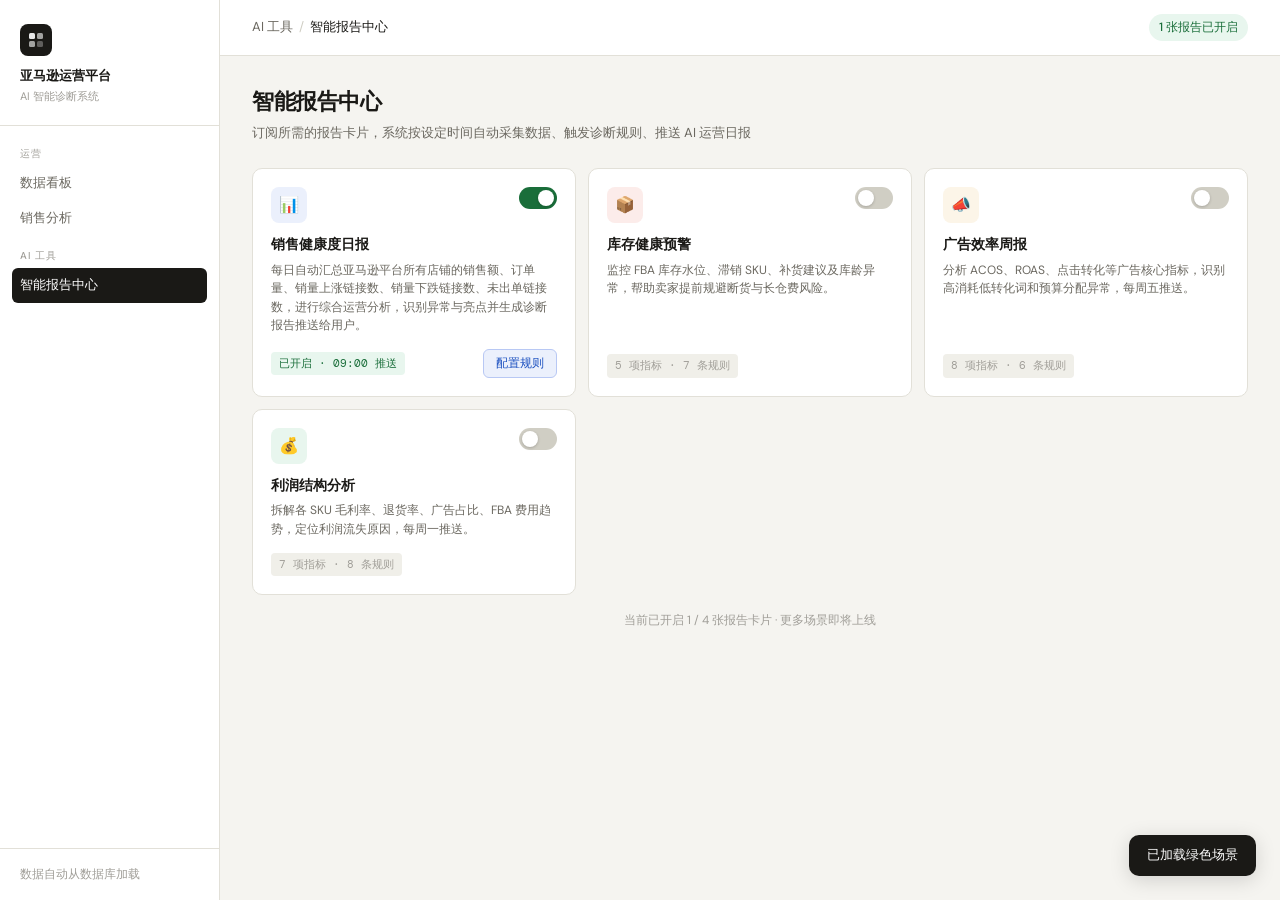
==== commit b0ad1988: "feat(ui): 添加AI智能报告中心的HTML和CSS样式" ====
--- a/ai-web/src/main/resources/static/ai-report-engine-demo.html
+++ b/ai-web/src/main/resources/static/ai-report-engine-demo.html
@@ -4,698 +4,10 @@
 <meta charset="UTF-8">
 <meta name="viewport" content="width=device-width, initial-scale=1.0">
 <title>AI 智能报告中心 Demo</title>
-<link href="https://fonts.googleapis.com/css2?family=DM+Sans:wght@300;400;500;600;700&family=DM+Mono:wght@400;500&display=swap" rel="stylesheet">
-<style>
-:root {
-  --bg: #F5F4F0; --surface: #FFFFFF; --surface2: #F0EFE9;
-  --border: #E2E0D8; --border2: #D0CEC4;
-  --text: #1A1916; --text2: #6B6860; --text3: #A09E98;
-  --blue: #1A4FBF; --blue-light: #EBF0FC; --blue-mid: #B8C8F4;
-  --red: #BF2D1A; --red-light: #FCECEA; --red-mid: #F4B8B0;
-  --amber: #9E6010; --amber-light: #FCF5E8; --amber-mid: #F4D8A0;
-  --green: #1A6E3A; --green-light: #E8F6EE; --green-mid: #A8DFC0;
-  --radius: 10px; --radius-sm: 6px;
-}
-
-* { box-sizing: border-box; margin: 0; padding: 0; }
-
-body {
-  font-family: 'DM Sans', sans-serif;
-  background: var(--bg); color: var(--text);
-  min-height: 100vh; font-size: 14px; line-height: 1.6;
-}
-
-.shell { display: grid; grid-template-columns: 220px 1fr; min-height: 100vh; }
-
-.sidebar {
-  background: var(--surface); border-right: 1px solid var(--border);
-  display: flex; flex-direction: column;
-}
-.sidebar-logo {
-  padding: 24px 20px 20px; border-bottom: 1px solid var(--border); margin-bottom: 12px;
-}
-.logo-mark {
-  width: 32px; height: 32px; background: var(--text);
-  border-radius: 8px; display: flex; align-items: center; justify-content: center;
-  margin-bottom: 10px;
-}
-.logo-mark svg { width: 16px; height: 16px; }
-.logo-name { font-size: 13px; font-weight: 600; }
-.logo-sub { font-size: 11px; color: var(--text3); margin-top: 1px; }
-
-.nav-section { padding: 0 12px; margin-bottom: 4px; }
-.nav-label {
-  font-size: 10px; font-weight: 500; color: var(--text3);
-  letter-spacing: 0.08em; text-transform: uppercase; padding: 8px 8px 4px;
-}
-.nav-item {
-  display: flex; align-items: center; gap: 8px;
-  padding: 7px 8px; border-radius: var(--radius-sm);
-  font-size: 13px; color: var(--text2);
-}
-.nav-item.active { background: var(--text); color: white; }
-
-.sidebar-bottom {
-  margin-top: auto; padding: 16px 20px;
-  border-top: 1px solid var(--border);
-  font-size: 12px; color: var(--text3);
-}
-
-.main { overflow-y: auto; }
-
-.topbar {
-  background: var(--surface); border-bottom: 1px solid var(--border);
-  padding: 14px 32px; display: flex; align-items: center; justify-content: space-between;
-  position: sticky; top: 0; z-index: 10;
-}
-.breadcrumb {
-  display: flex; align-items: center; gap: 6px;
-  font-size: 13px; color: var(--text2);
-}
-.breadcrumb .sep { color: var(--border2); }
-.breadcrumb .cur { color: var(--text); font-weight: 500; }
-.topbar-right { display: flex; align-items: center; gap: 10px; }
-.topbar-badge {
-  font-size: 12px; padding: 4px 10px;
-  background: var(--green-light); color: var(--green);
-  border-radius: 20px; font-weight: 500;
-}
-
-.content { padding: 28px 32px; max-width: 1360px; }
-.page-title { font-size: 22px; font-weight: 600; letter-spacing: -0.02em; }
-.page-desc { font-size: 13px; color: var(--text2); margin-top: 4px; margin-bottom: 20px; }
-
-.split-layout { display: grid; grid-template-columns: 1fr 1fr; gap: 32px; align-items: start; }
-.split-left { min-width: 0; }
-.split-right { min-width: 0; position: sticky; top: 76px; }
-
-.sec-label {
-  font-size: 10px; font-weight: 600; color: var(--text3);
-  letter-spacing: 0.1em; text-transform: uppercase; margin: 24px 0 10px;
-}
-
-.rule-group { margin-bottom: 14px; border-radius: var(--radius); overflow: hidden; border: 1px solid var(--border); }
-.rg-header {
-  display: flex; align-items: center; gap: 10px;
-  padding: 11px 16px; font-size: 13px; font-weight: 600;
-}
-.rg-header.red { background: var(--red-light); color: var(--red); border-bottom: 1px solid var(--red-mid); }
-.rg-header.amber { background: var(--amber-light); color: var(--amber); border-bottom: 1px solid var(--amber-mid); }
-.rg-header.green { background: var(--green-light); color: var(--green); border-bottom: 1px solid var(--green-mid); }
-.rg-dot { width: 8px; height: 8px; border-radius: 50%; flex-shrink: 0; }
-.rg-dot.red { background: var(--red); }
-.rg-dot.amber { background: var(--amber); }
-.rg-dot.green { background: var(--green); }
-.rg-badge { margin-left: auto; font-size: 11px; font-weight: 500; opacity: 0.7; font-family: 'DM Mono', monospace; }
-
-.rule-row {
-  display: grid; grid-template-columns: 140px 1fr auto; gap: 16px; align-items: center;
-  padding: 12px 16px; background: var(--surface); border-bottom: 1px solid var(--border);
-}
-.rule-row:last-child { border-bottom: none; }
-.rule-row:nth-child(even) { background: var(--surface2); }
-.rr-id { font-size: 11px; color: var(--text3); font-family: 'DM Mono', monospace; }
-.rr-name { font-size: 13px; font-weight: 500; }
-.rr-cond { font-size: 12px; color: var(--text2); line-height: 1.45; }
-.rr-note { font-size: 11px; color: var(--text3); margin-top: 2px; }
-
-.rr-ctrl { display: flex; flex-direction: column; align-items: flex-end; gap: 4px; }
-.ctrl-row { display: flex; align-items: center; gap: 5px; }
-.ctrl-label { font-size: 11px; color: var(--text3); }
-.ctrl-input {
-  width: 56px; height: 30px; font-size: 13px; font-family: 'DM Mono', monospace;
-  text-align: center; font-weight: 500;
-  border: 1px solid var(--border2); border-radius: var(--radius-sm);
-  background: var(--surface); color: var(--text); padding: 0 6px;
-}
-.ctrl-unit { font-size: 12px; color: var(--text2); min-width: 16px; }
-.ctrl-default { font-size: 11px; color: var(--text3); font-family: 'DM Mono', monospace; }
-
-.action-bar {
-  display: flex; justify-content: flex-end; gap: 8px;
-  margin-top: 24px; padding-top: 20px; border-top: 1px solid var(--border);
-}
-.btn {
-  font-size: 13px; font-weight: 600;
-  padding: 10px 28px; border-radius: var(--radius-sm);
-  border: none; cursor: pointer; transition: opacity 0.12s;
-}
-.btn-primary { background: var(--text); color: white; }
-.btn-primary:hover { opacity: 0.85; }
-.btn-primary:disabled { opacity: 0.5; cursor: not-allowed; }
-.btn-secondary {
-  background: transparent; color: var(--text2);
-  border: 1px solid var(--border2); font-weight: 500;
-}
-.btn-save {
-  background: var(--blue); color: white;
-}
-.btn-save:hover { opacity: 0.85; }
-
-.scenario-bar {
-  display: flex; gap: 8px; margin-bottom: 20px; flex-wrap: wrap;
-}
-.scenario-btn {
-  font-size: 12px; font-weight: 500;
-  padding: 7px 16px; border-radius: var(--radius-sm);
-  border: 1px solid var(--border2);
-  background: var(--surface); color: var(--text2);
-  cursor: pointer; transition: all 0.12s; font-family: 'DM Sans', sans-serif;
-}
-.scenario-btn:hover { border-color: var(--text3); color: var(--text); }
-.scenario-btn.red { border-color: var(--red-mid); background: var(--red-light); color: var(--red); }
-.scenario-btn.amber { border-color: var(--amber-mid); background: var(--amber-light); color: var(--amber); }
-.scenario-btn.green { border-color: var(--green-mid); background: var(--green-light); color: var(--green); }
-
-.data-card {
-  background: var(--surface); border: 1px solid var(--border);
-  border-radius: var(--radius); padding: 14px 18px; margin-bottom: 16px;
-}
-.data-row {
-  display: flex; flex-wrap: wrap; gap: 12px 24px;
-}
-.data-item {
-  display: flex; flex-direction: column; gap: 2px; min-width: 100px;
-}
-.data-label {
-  font-size: 11px; color: var(--text3); font-weight: 500;
-}
-.data-value {
-  font-size: 16px; font-weight: 600; color: var(--text);
-}
-.data-value.mono { font-family: 'DM Mono', monospace; font-size: 14px; }
-.data-value.up { color: var(--green); }
-.data-value.down { color: var(--red); }
-.data-value.warn { color: var(--amber); }
-
-.result-area { position: relative; }
-.result-header {
-  display: flex; align-items: center; justify-content: space-between;
-  margin-bottom: 16px; padding-bottom: 12px; border-bottom: 1px solid var(--border);
-}
-.result-title { font-size: 18px; font-weight: 600; }
-.result-time { font-size: 12px; color: var(--text3); font-family: 'DM Mono', monospace; }
-.result-placeholder {
-  display: flex; flex-direction: column; align-items: center; justify-content: center;
-  padding: 48px 32px; color: var(--text3); text-align: center;
-  background: var(--surface); border: 1px solid var(--border);
-  border-radius: var(--radius); margin-top: 16px;
-}
-.rp-icon { color: var(--border2); margin-bottom: 12px; }
-.rp-title2 { font-size: 16px; font-weight: 600; color: var(--text); margin-bottom: 4px; }
-.rp-desc { font-size: 13px; color: var(--text2); margin-bottom: 24px; }
-.rp-hints { display: flex; flex-direction: column; gap: 6px; }
-.rp-hint { display: flex; align-items: center; gap: 8px; font-size: 12px; color: var(--text3); }
-.rp-hint-dot { width: 6px; height: 6px; border-radius: 50%; flex-shrink: 0; }
-
-.result-content {
-  display: none;
-  opacity: 0;
-  transform: translateY(18px);
-}
-.result-content.show {
-  display: block;
-  animation: resultReveal 0.55s cubic-bezier(0.22, 1, 0.36, 1) forwards;
-}
-@keyframes resultReveal {
-  from {
-    opacity: 0;
-    transform: translateY(18px);
-  }
-  to {
-    opacity: 1;
-    transform: translateY(0);
-  }
-}
-
-/* ===== 诊断结论卡片 ===== */
-.dc-section {
-  border-radius: var(--radius);
-  overflow: hidden;
-  border: 1px solid;
-  margin-bottom: 12px;
-  background: var(--surface);
-  transition: transform 0.25s ease, box-shadow 0.25s ease;
-}
-.dc-section:hover {
-  transform: translateY(-1px);
-}
-.dc-header {
-  display: flex; align-items: center; gap: 8px;
-  padding: 10px 16px; font-size: 13px; font-weight: 600;
-}
-.dc-dot { width: 8px; height: 8px; border-radius: 50%; flex-shrink: 0; }
-.dc-badge { margin-left: auto; font-size: 11px; font-family: 'DM Mono', monospace; opacity: 0.7; }
-.dc-alert-tag {
-  display: inline-flex;
-  align-items: center;
-  padding: 4px 8px;
-  border-radius: 999px;
-  font-size: 10px;
-  font-weight: 700;
-  letter-spacing: 0.08em;
-  text-transform: uppercase;
-  color: white;
-  background: var(--red);
-  box-shadow: 0 6px 14px rgba(191,45,26,0.22);
-}
-
-.dc-section.dc-red { border-color: var(--red-mid); }
-.dc-section.dc-red .dc-header { background: var(--red-light); color: var(--red); border-bottom: 1px solid var(--red-mid); }
-.dc-section.dc-red .dc-dot { background: var(--red); }
-.dc-section.dc-red.critical-hit {
-  border-color: rgba(191,45,26,0.45);
-  background:
-    linear-gradient(180deg, rgba(252,236,234,0.88), rgba(255,255,255,0.98) 28%);
-  box-shadow: 0 18px 36px rgba(191,45,26,0.12);
-  position: relative;
-}
-.dc-section.dc-red.critical-hit::before {
-  content: '';
-  position: absolute;
-  left: 0;
-  top: 0;
-  bottom: 0;
-  width: 6px;
-  background: linear-gradient(180deg, #cf311d, #bf2d1a, #a82412);
-}
-.dc-section.dc-red.critical-hit .dc-header {
-  padding: 12px 16px 12px 20px;
-  background: linear-gradient(135deg, rgba(191,45,26,0.14), rgba(191,45,26,0.06));
-  color: #8e1d10;
-  border-bottom: 1px solid rgba(191,45,26,0.18);
-}
-.dc-section.dc-red.critical-hit .dc-dot {
-  width: 10px;
-  height: 10px;
-  box-shadow: 0 0 0 6px rgba(191,45,26,0.10);
-  animation: criticalPulse 1.7s ease-in-out infinite;
-}
-.dc-section.dc-red.critical-hit .dc-badge {
-  color: #8e1d10;
-  opacity: 1;
-  font-weight: 700;
-}
-.dc-section.dc-red.critical-hit .dc-list {
-  padding: 10px 10px 10px 14px;
-}
-.dc-section.dc-red.critical-hit .dc-list li {
-  margin: 0 0 8px 0;
-  padding: 12px 14px 12px 34px;
-  border: 1px solid rgba(191,45,26,0.10);
-  border-radius: 10px;
-  background: rgba(255,255,255,0.72);
-  font-size: 13px;
-  font-weight: 600;
-  line-height: 1.65;
-}
-.dc-section.dc-red.critical-hit .dc-list li:last-child {
-  margin-bottom: 0;
-}
-.dc-section.dc-red.critical-hit .dc-list li + li {
-  border-top: 1px solid rgba(191,45,26,0.10);
-}
-.dc-section.dc-red.critical-hit .dc-list li::before {
-  left: 14px;
-  top: 18px;
-  width: 8px;
-  height: 8px;
-  background: var(--red);
-  box-shadow: 0 0 0 4px rgba(191,45,26,0.08);
-}
-@keyframes criticalPulse {
-  0%, 100% { box-shadow: 0 0 0 5px rgba(191,45,26,0.10); }
-  50% { box-shadow: 0 0 0 10px rgba(191,45,26,0.04); }
-}
-
-.dc-section.dc-amber { border-color: var(--amber-mid); }
-.dc-section.dc-amber .dc-header { background: var(--amber-light); color: var(--amber); border-bottom: 1px solid var(--amber-mid); }
-.dc-section.dc-amber .dc-dot { background: var(--amber); }
-
-.dc-section.dc-green { border-color: var(--green-mid); }
-.dc-section.dc-green .dc-header { background: var(--green-light); color: var(--green); border-bottom: 1px solid var(--green-mid); }
-.dc-section.dc-green .dc-dot { background: var(--green); }
-
-.dc-list { list-style: none; padding: 6px 0; margin: 0; }
-.dc-list li {
-  position: relative; padding: 7px 16px 7px 24px;
-  font-size: 13px; line-height: 1.6; color: var(--text);
-}
-.dc-list li + li { border-top: 1px solid var(--border); }
-.dc-list li::before {
-  content: ''; position: absolute; left: 12px; top: 15px;
-  width: 4px; height: 4px; border-radius: 50%; background: var(--text2);
-}
-.dc-empty {
-  padding: 14px 16px; font-size: 12px; color: var(--text3);
-  font-style: italic;
-}
-
-/* ===== 运营诊断卡片 ===== */
-.od-section { margin-bottom: 12px; }
-.od-card {
-  background: var(--surface); border: 1px solid var(--border);
-  border-radius: var(--radius); padding: 16px 18px;
-}
-.od-card + .od-card { margin-top: -1px; border-top: none; border-radius: 0 0 var(--radius) var(--radius); }
-.od-card:first-of-type { border-radius: var(--radius) var(--radius) 0 0; }
-.od-card:last-of-type { border-radius: 0 0 var(--radius) var(--radius); }
-.od-card:only-of-type { border-radius: var(--radius); }
-
-.od-title {
-  font-size: 13px; font-weight: 600; margin-bottom: 6px;
-  display: flex; align-items: center; gap: 6px;
-}
-.od-title .emoji { font-size: 15px; }
-.od-list { list-style: none; padding: 0; margin: 0; }
-.od-list li {
-  position: relative; padding: 5px 0 5px 16px;
-  font-size: 13px; line-height: 1.65; color: var(--text);
-}
-.od-list li::before {
-  content: ''; position: absolute; left: 0; top: 13px;
-  width: 4px; height: 4px; border-radius: 50%; background: var(--text2);
-}
-.od-list li + li { border-top: 1px solid var(--border); }
-
-.od-suggestion {
-  background: var(--blue-light); border: 1px solid var(--blue-mid);
-  border-radius: var(--radius); padding: 14px 18px;
-}
-.od-suggestion .od-title { color: var(--blue); }
-.od-suggestion .od-list li::before { background: var(--blue); }
-
-.od-table {
-  width: 100%; border-collapse: collapse;
-  font-size: 13px; line-height: 1.6;
-}
-.od-table th, .od-table td {
-  padding: 6px 12px; text-align: center;
-  border-bottom: 1px solid var(--border);
-}
-.od-table th {
-  font-weight: 600; color: var(--text2);
-  background: var(--surface2); font-size: 12px;
-}
-.od-table td { color: var(--text); }
-.od-table tr:last-child td { border-bottom: none; }
-.od-table-note {
-  padding: 8px 0 2px 0;
-  font-size: 13px; line-height: 1.6; color: var(--text2);
-}
-.od-plain-item {
-  padding: 5px 0; font-size: 13px; line-height: 1.65; color: var(--text);
-}
-.od-plain-item + .od-plain-item {
-  border-top: 1px solid var(--border);
-}
-
-.toast {
-  position: fixed; bottom: 24px; right: 24px;
-  background: var(--text); color: white; font-size: 13px; font-weight: 500;
-  padding: 10px 18px; border-radius: var(--radius);
-  opacity: 0; transform: translateY(8px) scale(0.96);
-  transition: all 0.25s cubic-bezier(0.22, 1, 0.36, 1);
-  pointer-events: none; z-index: 999;
-  box-shadow: 0 4px 20px rgba(0,0,0,0.15);
-}
-.toast.show { opacity: 1; transform: translateY(0) scale(1); }
-.toast.error { background: var(--red); }
-
-.blur-active .split-left {
-  filter: blur(1px) saturate(0.92);
-  opacity: 0.58;
-  transform: scale(0.992);
-  pointer-events: none;
-  transition: filter 0.35s ease, opacity 0.35s ease, transform 0.35s ease;
-  user-select: none;
-}
-
-.split-right {
-  transition: transform 0.3s ease, opacity 0.3s ease;
-}
-
-.blur-active .split-right {
-  transform: translateY(-2px);
-}
-
-/* Result progress (inline in right panel) */
-.result-progress {
-  display: none;
-  position: relative;
-  background:
-    radial-gradient(circle at top right, rgba(26,79,191,0.08), transparent 32%),
-    linear-gradient(180deg, #ffffff, #fbfaf7);
-  border: 1px solid var(--border);
-  border-radius: var(--radius);
-  padding: 22px 22px 18px;
-  overflow: hidden;
-  box-shadow: 0 18px 40px rgba(26, 25, 22, 0.06);
-}
-.result-progress.show {
-  display: block;
-  animation: fadeIn 0.25s ease;
-}
-@keyframes fadeIn { from { opacity: 0; } to { opacity: 1; } }
-@keyframes spin { from { transform: rotate(0deg); } to { transform: rotate(360deg); } }
-
-.result-progress::after {
-  content: '';
-  position: absolute;
-  inset: 0;
-  background: linear-gradient(110deg, transparent 0%, rgba(255,255,255,0.55) 45%, transparent 70%);
-  transform: translateX(-120%);
-  animation: progressSheen 2.4s ease-in-out infinite;
-  pointer-events: none;
-}
-@keyframes progressSheen {
-  0% { transform: translateX(-120%); }
-  100% { transform: translateX(120%); }
-}
-
-.rp-head {
-  display: flex;
-  align-items: flex-start;
-  justify-content: space-between;
-  gap: 12px;
-  margin-bottom: 18px;
-  position: relative;
-  z-index: 1;
-}
-.rp-status {
-  display: inline-flex;
-  align-items: center;
-  gap: 8px;
-  padding: 6px 12px;
-  border-radius: 999px;
-  font-size: 11px;
-  font-weight: 600;
-  letter-spacing: 0.08em;
-  text-transform: uppercase;
-  color: var(--blue);
-  background: rgba(26,79,191,0.08);
-  border: 1px solid rgba(26,79,191,0.16);
-  margin-bottom: 10px;
-}
-.rp-status-dot {
-  width: 8px;
-  height: 8px;
-  border-radius: 50%;
-  background: var(--blue);
-  box-shadow: 0 0 0 6px rgba(26,79,191,0.08);
-  animation: statusPulse 1.5s ease-in-out infinite;
-}
-@keyframes statusPulse {
-  0%, 100% { box-shadow: 0 0 0 4px rgba(26,79,191,0.10); }
-  50% { box-shadow: 0 0 0 9px rgba(26,79,191,0.04); }
-}
-.rp-title {
-  font-size: 22px;
-  font-weight: 600;
-  color: var(--text);
-  letter-spacing: -0.03em;
-  line-height: 1.2;
-}
-.rp-subtitle {
-  font-size: 13px;
-  color: var(--text2);
-  margin-top: 6px;
-  display: inline-flex;
-  align-items: baseline;
-  gap: 2px;
-}
-.rp-subtitle-text {
-  color: var(--text2);
-}
-.rp-subtitle-dots {
-  display: inline-block;
-  min-width: 18px;
-  color: var(--blue);
-  font-family: 'DM Mono', monospace;
-  letter-spacing: 1px;
-}
-.rp-orbit {
-  width: 56px;
-  height: 56px;
-  border-radius: 50%;
-  position: relative;
-  flex-shrink: 0;
-  border: 1px solid rgba(26,79,191,0.14);
-  background: rgba(26,79,191,0.04);
-}
-.rp-orbit::before,
-.rp-orbit::after {
-  content: '';
-  position: absolute;
-  border-radius: 50%;
-}
-.rp-orbit::before {
-  inset: 10px;
-  border: 2px solid rgba(26,79,191,0.14);
-}
-.rp-orbit::after {
-  width: 10px;
-  height: 10px;
-  top: 6px;
-  left: 23px;
-  background: var(--blue);
-  box-shadow: 0 0 0 5px rgba(26,79,191,0.08);
-  transform-origin: 5px 22px;
-  animation: orbitSpin 1.8s linear infinite;
-}
-@keyframes orbitSpin {
-  from { transform: rotate(0deg); }
-  to { transform: rotate(360deg); }
-}
-.rp-meta {
-  display: grid;
-  grid-template-columns: repeat(3, minmax(0, 1fr));
-  gap: 10px;
-  margin-bottom: 20px;
-  position: relative;
-  z-index: 1;
-}
-.rp-meta-card {
-  padding: 12px 14px;
-  border-radius: 8px;
-  border: 1px solid var(--border);
-  background: rgba(255,255,255,0.72);
-}
-.rp-meta-label {
-  font-size: 10px;
-  color: var(--text3);
-  text-transform: uppercase;
-  letter-spacing: 0.08em;
-  margin-bottom: 5px;
-}
-.rp-meta-value {
-  font-size: 13px;
-  font-weight: 600;
-  color: var(--text);
-}
-.step-list {
-  position: relative;
-  z-index: 1;
-}
-.step-item {
-  display: flex; gap: 14px; position: relative;
-  padding: 14px 0;
-  border-top: 1px solid rgba(226,224,216,0.75);
-}
-.step-item:first-child { border-top: none; padding-top: 0; }
-.step-item:last-child { padding-bottom: 0; }
-.step-line {
-  position: absolute; left: 13px; top: 43px;
-  width: 2px; height: calc(100% - 18px);
-  background: linear-gradient(180deg, var(--border2), rgba(208,206,196,0.35));
-  transition: background 0.3s;
-}
-.step-item:last-child .step-line { display: none; }
-.step-item.done .step-line { background: var(--green); }
-
-.step-dot {
-  position: relative; z-index: 1;
-  width: 28px; height: 28px; border-radius: 50%; flex-shrink: 0;
-  display: flex; align-items: center; justify-content: center;
-  font-size: 12px; font-weight: 600;
-  transition: all 0.3s;
-}
-.step-item.pending .step-dot {
-  background: var(--surface2); border: 2px solid var(--border2);
-  color: var(--text3);
-}
-.step-item.active .step-dot {
-  background: var(--blue); border: 2px solid var(--blue);
-  color: white;
-  box-shadow: 0 0 0 4px rgba(26, 79, 191, 0.15);
-  animation: step-pulse 1.5s ease-in-out infinite;
-}
-@keyframes step-pulse {
-  0%, 100% { box-shadow: 0 0 0 4px rgba(26, 79, 191, 0.15); }
-  50% { box-shadow: 0 0 0 10px rgba(26, 79, 191, 0.05); }
-}
-.step-item.done .step-dot {
-  background: var(--green); border: 2px solid var(--green);
-  color: white;
-}
-
-.step-info {
-  flex: 1;
-  min-width: 0;
-  padding-top: 3px;
-  overflow: hidden;
-}
-.step-label {
-  font-size: 14px;
-  font-weight: 500;
-  color: var(--text);
-}
-.step-item.pending .step-label { color: var(--text3); }
-.step-item.done .step-label { color: var(--green); }
-.step-desc {
-  font-size: 12px; color: var(--text2); margin-top: 2px;
-  line-height: 1.4; transition: all 0.2s;
-}
-.step-item.pending .step-desc { color: var(--text3); }
-.step-item.active .step-desc { color: var(--blue); font-weight: 500; }
-.step-state {
-  flex-shrink: 0;
-  align-self: center;
-  font-size: 11px;
-  color: var(--text3);
-  font-family: 'DM Mono', monospace;
-}
-.step-item.active .step-state { color: var(--blue); }
-.step-item.done .step-state { color: var(--green); }
-.headline-char {
-  display: inline-block;
-  white-space: pre;
-}
-.rp-subtitle-text.wave .headline-char {
-  animation: headlineWaveHop 1.5s ease-in-out infinite;
-  animation-delay: calc(var(--char-index, 0) * 0.055s);
-}
-@keyframes headlineWaveHop {
-  0%, 100% { transform: translateY(0); }
-  18% { transform: translateY(-6px); }
-  34% { transform: translateY(1px); }
-  48% { transform: translateY(-2px); }
-}
-
-@media (max-width: 960px) {
-  .shell { grid-template-columns: 1fr; }
-  .sidebar { display: none; }
-  .split-layout { grid-template-columns: 1fr; }
-  .split-right { position: static; }
-  .content { padding: 20px 16px; }
-  .rule-row { grid-template-columns: 1fr; gap: 8px; }
-  .rr-ctrl { align-items: flex-start; }
-  .rp-meta { grid-template-columns: 1fr; }
-  .rp-orbit { display: none; }
-}
-</style>
+<link rel="stylesheet" href="css/ai-report-engine.css">
 </head>
 <body>
+
 <div class="shell">
   <aside class="sidebar">
     <div class="sidebar-logo">
@@ -727,794 +39,368 @@
       <div class="breadcrumb">
         <span>AI 工具</span>
         <span class="sep">/</span>
-        <span class="cur">智能报告</span>
+        <span class="cur" id="breadCur">智能报告中心</span>
       </div>
       <div class="topbar-right">
-        <span class="topbar-badge">规则配置</span>
+        <span class="topbar-badge" id="topBadge">1 张报告已开启</span>
       </div>
     </div>
 
     <div class="content">
-      <div class="page-title">智能报告中心</div>
-      <div class="page-desc">配置诊断规则阈值，规则将保存至数据库，分析时自动加载业务数据。</div>
-
-      <div class="split-layout">
-      <div class="split-left">
-
-      <div class="scenario-bar">
-        <span style="font-size:12px;font-weight:500;color:var(--text2);line-height:32px;">演示数据：</span>
-        <button class="scenario-btn green" onclick="loadDemo('green')">绿色场景</button>
-        <button class="scenario-btn amber" onclick="loadDemo('mixed')">混合场景</button>
-        <button class="scenario-btn red" onclick="loadDemo('red')">红色场景</button>
+
+      <!-- ===== LIST PAGE ===== -->
+      <div id="listPage" class="list-page">
+        <div class="page-header">
+          <div class="page-title">智能报告中心</div>
+          <div class="page-desc">订阅所需的报告卡片，系统按设定时间自动采集数据、触发诊断规则、推送 AI 运营日报</div>
+        </div>
+
+        <div class="cards-grid">
+          <div class="report-card">
+            <div class="rc-top">
+              <div class="rc-icon blue">📊</div>
+              <div class="toggle-wrap">
+                <button class="toggle on" onclick="toggleCard(this, 0)"></button>
+              </div>
+            </div>
+            <div class="rc-name">销售健康度日报</div>
+            <div class="rc-desc">每日自动汇总亚马逊平台所有店铺的销售额、订单量、销量上涨链接数、销量下跌链接数、未出单链接数，进行综合运营分析，识别异常与亮点并生成诊断报告推送给用户。</div>
+            <div class="rc-footer">
+              <span class="rc-meta active-meta" id="meta0">已开启 · 09:00 推送</span>
+              <button class="btn-config" onclick="showDetail()">配置规则</button>
+            </div>
+          </div>
+
+          <div class="report-card">
+            <div class="rc-top">
+              <div class="rc-icon red">📦</div>
+              <div class="toggle-wrap">
+                <button class="toggle off" onclick="toggleCard(this, 1)"></button>
+              </div>
+            </div>
+            <div class="rc-name">库存健康预警</div>
+            <div class="rc-desc">监控 FBA 库存水位、滞销 SKU、补货建议及库龄异常，帮助卖家提前规避断货与长仓费风险。</div>
+            <div class="rc-footer">
+              <span class="rc-meta" id="meta1">5 项指标 · 7 条规则</span>
+            </div>
+          </div>
+
+          <div class="report-card">
+            <div class="rc-top">
+              <div class="rc-icon amber">📣</div>
+              <div class="toggle-wrap">
+                <button class="toggle off" onclick="toggleCard(this, 2)"></button>
+              </div>
+            </div>
+            <div class="rc-name">广告效率周报</div>
+            <div class="rc-desc">分析 ACOS、ROAS、点击转化等广告核心指标，识别高消耗低转化词和预算分配异常，每周五推送。</div>
+            <div class="rc-footer">
+              <span class="rc-meta" id="meta2">8 项指标 · 6 条规则</span>
+            </div>
+          </div>
+
+          <div class="report-card">
+            <div class="rc-top">
+              <div class="rc-icon green">💰</div>
+              <div class="toggle-wrap">
+                <button class="toggle off" onclick="toggleCard(this, 3)"></button>
+              </div>
+            </div>
+            <div class="rc-name">利润结构分析</div>
+            <div class="rc-desc">拆解各 SKU 毛利率、退货率、广告占比、FBA 费用趋势，定位利润流失原因，每周一推送。</div>
+            <div class="rc-footer">
+              <span class="rc-meta" id="meta3">7 项指标 · 8 条规则</span>
+            </div>
+          </div>
+        </div>
+
+        <div class="grid-footer" id="gridFooter">当前已开启 1 / 4 张报告卡片 · 更多场景即将上线</div>
       </div>
 
-      <div class="sec-label" style="margin-top:0">当前业务数据</div>
-      <div class="data-card" id="dataCard">
-        <div class="data-row">
-          <div class="data-item"><span class="data-label">报告日期</span><span class="data-value" id="dispDate">-</span></div>
-          <div class="data-item"><span class="data-label">当天销售额</span><span class="data-value mono" id="dispTodayRev">-</span></div>
-          <div class="data-item"><span class="data-label">昨日销售额</span><span class="data-value mono" id="dispYestRev">-</span></div>
-          <div class="data-item"><span class="data-label">当天订单量</span><span class="data-value mono" id="dispTodayOrd">-</span></div>
-          <div class="data-item"><span class="data-label">昨日订单量</span><span class="data-value mono" id="dispYestOrd">-</span></div>
-          <div class="data-item"><span class="data-label">上涨链接</span><span class="data-value up" id="dispRising">-</span></div>
-          <div class="data-item"><span class="data-label">昨日上涨链接</span><span class="data-value up" id="dispYestRising">-</span></div>
-          <div class="data-item"><span class="data-label">下跌链接</span><span class="data-value down" id="dispFalling">-</span></div>
-          <div class="data-item"><span class="data-label">昨日下跌链接</span><span class="data-value down" id="dispYestFalling">-</span></div>
-          <div class="data-item"><span class="data-label">未出单链接</span><span class="data-value warn" id="dispNoOrder">-</span></div>
-          <div class="data-item"><span class="data-label">昨日未出单链接</span><span class="data-value warn" id="dispYestNoOrder">-</span></div>
+      <!-- ===== DETAIL PAGE ===== -->
+      <div id="detailPage" class="detail-page">
+        <button class="back-btn" onclick="showList()">
+          <svg width="14" height="14" viewBox="0 0 14 14" fill="none" stroke="currentColor" stroke-width="1.8"><polyline points="9,2 4,7 9,12"/></svg>
+          返回报告中心
+        </button>
+
+        <div class="detail-header">
+          <div>
+            <div class="detail-title">销售健康度日报</div>
+            <div class="detail-sub">亚马逊全店铺 · 当天数据 · 5 项指标 · 8 条诊断规则 · 每日自动推送</div>
+          </div>
+          <span class="status-pill status-on">已开启</span>
+        </div>
+
+        <div class="split-layout">
+        <div class="split-left">
+
+        <div class="scenario-bar">
+          <span style="font-size:12px;font-weight:500;color:var(--text2);line-height:32px;">演示数据：</span>
+          <button class="scenario-btn green" onclick="loadDemo('green')">绿色场景</button>
+          <button class="scenario-btn amber" onclick="loadDemo('mixed')">混合场景</button>
+          <button class="scenario-btn red" onclick="loadDemo('red')">红色场景</button>
+        </div>
+
+        <div class="sec-label" style="margin-top:0">当前业务数据</div>
+        <div class="data-card" id="dataCard">
+          <div class="data-row">
+            <div class="data-item"><span class="data-label">报告日期</span><span class="data-value" id="dispDate">-</span></div>
+            <div class="data-item"><span class="data-label">当天销售额</span><span class="data-value mono" id="dispTodayRev">-</span></div>
+            <div class="data-item"><span class="data-label">昨日销售额</span><span class="data-value mono" id="dispYestRev">-</span></div>
+            <div class="data-item"><span class="data-label">当天订单量</span><span class="data-value mono" id="dispTodayOrd">-</span></div>
+            <div class="data-item"><span class="data-label">昨日订单量</span><span class="data-value mono" id="dispYestOrd">-</span></div>
+            <div class="data-item"><span class="data-label">上涨链接</span><span class="data-value up" id="dispRising">-</span></div>
+            <div class="data-item"><span class="data-label">昨日上涨链接</span><span class="data-value up" id="dispYestRising">-</span></div>
+            <div class="data-item"><span class="data-label">下跌链接</span><span class="data-value down" id="dispFalling">-</span></div>
+            <div class="data-item"><span class="data-label">昨日下跌链接</span><span class="data-value down" id="dispYestFalling">-</span></div>
+            <div class="data-item"><span class="data-label">未出单链接</span><span class="data-value warn" id="dispNoOrder">-</span></div>
+            <div class="data-item"><span class="data-label">昨日未出单链接</span><span class="data-value warn" id="dispYestNoOrder">-</span></div>
+          </div>
+        </div>
+
+        <div class="sec-label">诊断规则配置</div>
+        <div class="rule-group">
+          <div class="rg-header red">
+            <div class="rg-dot red"></div>
+            红色预警：立即关注
+            <span class="rg-badge">3 条</span>
+          </div>
+          <div class="rule-row">
+            <div><div class="rr-id">R1</div><div class="rr-name">销售额大幅下滑</div><div class="rr-note">最高优先级</div></div>
+            <div class="rr-cond">当天销售额相较昨日下降幅度达到阈值。</div>
+            <div class="rr-ctrl">
+              <div class="ctrl-row">
+                <span class="ctrl-label">阈值 ≥</span>
+                <input class="ctrl-input" type="number" id="r1Threshold" value="20" min="1" max="99">
+                <span class="ctrl-unit">%</span>
+              </div>
+              <span class="ctrl-default">默认 20%</span>
+            </div>
+          </div>
+          <div class="rule-row">
+            <div><div class="rr-id">R2</div><div class="rr-name">大量链接下跌</div><div class="rr-note">最高优先级</div></div>
+            <div class="rr-cond">当天下跌链接数占当天总链接数的比例达到阈值。</div>
+            <div class="rr-ctrl">
+              <div class="ctrl-row">
+                <span class="ctrl-label">占比 ≥</span>
+                <input class="ctrl-input" type="number" id="r2Threshold" value="30" min="1" max="99">
+                <span class="ctrl-unit">%</span>
+              </div>
+              <span class="ctrl-default">默认 30%</span>
+            </div>
+          </div>
+          <div class="rule-row">
+            <div><div class="rr-id">R3</div><div class="rr-name">大量链接未出单</div><div class="rr-note">最高优先级</div></div>
+            <div class="rr-cond">当天未出单链接数占当天总链接数的比例达到阈值。</div>
+            <div class="rr-ctrl">
+              <div class="ctrl-row">
+                <span class="ctrl-label">占比 ≥</span>
+                <input class="ctrl-input" type="number" id="r3Threshold" value="30" min="1" max="99">
+                <span class="ctrl-unit">%</span>
+              </div>
+              <span class="ctrl-default">默认 30%</span>
+            </div>
+          </div>
+        </div>
+
+        <div class="rule-group">
+          <div class="rg-header amber">
+            <div class="rg-dot amber"></div>
+            黄色提醒：值得注意
+            <span class="rg-badge">3 条</span>
+          </div>
+          <div class="rule-row">
+            <div><div class="rr-id">Y1</div><div class="rr-name">销售额小幅下滑</div></div>
+            <div class="rr-cond">当天销售额下降幅度达到黄色阈值，但未达到红色预警阈值。</div>
+            <div class="rr-ctrl">
+              <div class="ctrl-row">
+                <span class="ctrl-label">阈值 ≥</span>
+                <input class="ctrl-input" type="number" id="y1Threshold" value="10" min="1" max="99">
+                <span class="ctrl-unit">%</span>
+              </div>
+              <span class="ctrl-default">默认 10%</span>
+            </div>
+          </div>
+          <div class="rule-row">
+            <div><div class="rr-id">Y2</div><div class="rr-name">部分链接下跌</div></div>
+            <div class="rr-cond">当天下跌链接数占比未达 R2 阈值，与 R2 互斥自动联动。</div>
+            <div class="rr-ctrl">
+              <span class="ctrl-default">自动判断</span>
+            </div>
+          </div>
+          <div class="rule-row">
+            <div><div class="rr-id">Y3</div><div class="rr-name">部分链接未出单</div></div>
+            <div class="rr-cond">当天未出单链接占比未达 R3 阈值，与 R3 互斥自动联动。</div>
+            <div class="rr-ctrl">
+              <span class="ctrl-default">自动判断</span>
+            </div>
+          </div>
+        </div>
+
+        <div class="rule-group">
+          <div class="rg-header green">
+            <div class="rg-dot green"></div>
+            绿色亮点：运营表现
+            <span class="rg-badge">2 条</span>
+          </div>
+          <div class="rule-row">
+            <div><div class="rr-id">G1</div><div class="rr-name">销售额稳步增长</div></div>
+            <div class="rr-cond">当天销售额相较昨日增长达到阈值。</div>
+            <div class="rr-ctrl">
+              <div class="ctrl-row">
+                <span class="ctrl-label">阈值 ≥</span>
+                <input class="ctrl-input" type="number" id="g1Threshold" value="10" min="1" max="99">
+                <span class="ctrl-unit">%</span>
+              </div>
+              <span class="ctrl-default">默认 10%</span>
+            </div>
+          </div>
+          <div class="rule-row">
+            <div><div class="rr-id">G2</div><div class="rr-name">上涨链接占比亮眼</div></div>
+            <div class="rr-cond">今日上涨链接数占今日总链接数比例达到阈值。</div>
+            <div class="rr-ctrl">
+              <div class="ctrl-row">
+                <span class="ctrl-label">占比 ≥</span>
+                <input class="ctrl-input" type="number" id="g2Threshold" value="40" min="1" max="99">
+                <span class="ctrl-unit">%</span>
+              </div>
+              <span class="ctrl-default">默认 40%</span>
+            </div>
+          </div>
+        </div>
+
+        <div class="sec-label">推送设置</div>
+        <div class="push-box">
+          <div class="push-row">
+            <span class="push-label">推送时间</span>
+            <div class="opts" id="timeOpts">
+              <span class="opt" onclick="selTime(this)">08:00</span>
+              <span class="opt sel-time" onclick="selTime(this)">09:00</span>
+              <span class="opt" onclick="selTime(this)">10:00</span>
+            </div>
+          </div>
+          <div class="push-row">
+            <span class="push-label">推送渠道</span>
+            <div class="opts" id="chOpts">
+              <span class="opt sel-ch" onclick="toggleCh(this)">钉钉</span>
+              <span class="opt" onclick="toggleCh(this)">飞书</span>
+              <span class="opt" onclick="toggleCh(this)">系统通知</span>
+            </div>
+          </div>
+          <div class="push-hint">
+            每日 06:00 由系统统一采集数据，采集完成后（约 06:15）生成报告，并在选定时间准时推送。
+          </div>
+        </div>
+
+        <div class="action-bar">
+          <button class="btn-reset" onclick="resetDefaults()">恢复默认</button>
+          <button class="btn btn-secondary" onclick="saveConfig()">保存配置</button>
+          <button class="btn btn-primary" id="analyzeBtn" onclick="analyze()">开始分析</button>
+        </div>
+
+        </div>
+        <div class="split-right">
+
+        <div class="result-area" id="resultArea">
+          <div class="result-header">
+            <span class="result-title">分析结果</span>
+            <span class="result-time" id="resultTime"></span>
+          </div>
+          <div class="result-placeholder" id="resultPlaceholder">
+            <div class="rp-icon">
+              <svg width="40" height="40" viewBox="0 0 24 24" fill="none" stroke="currentColor" stroke-width="1.5" stroke-linecap="round" stroke-linejoin="round"><path d="M12 20V10"/><path d="M18 20V4"/><path d="M6 20v-4"/></svg>
+            </div>
+            <div class="rp-title2">智能报告分析</div>
+            <p class="rp-desc">配置左侧规则阈值后点击「开始分析」</p>
+            <div class="rp-hints">
+              <div class="rp-hint"><span class="rp-hint-dot" style="background:var(--red)"></span>红色预警 — 需立即关注</div>
+              <div class="rp-hint"><span class="rp-hint-dot" style="background:var(--amber)"></span>黄色提醒 — 值得注意</div>
+              <div class="rp-hint"><span class="rp-hint-dot" style="background:var(--green)"></span>绿色亮点 — 运营良好</div>
+            </div>
+          </div>
+          <div class="result-content" id="resultContent">
+            <div class="sec-label">诊断结论</div>
+            <div id="diagnosisConclusion"></div>
+            <div class="sec-label" style="margin-top:20px">运营诊断</div>
+            <div id="operationDiagnosis"></div>
+          </div>
+          <div class="result-progress" id="resultProgress">
+            <div class="rp-head">
+              <div>
+                <div class="rp-status"><span class="rp-status-dot"></span>Analyzing</div>
+                <div class="rp-title">智能分析进行中</div>
+                <div class="rp-subtitle" id="progressHeadline">
+                  <span class="rp-subtitle-text" id="progressHeadlineText">正在整理业务数据并生成诊断结论</span>
+                  <span class="rp-subtitle-dots" id="progressHeadlineDots">...</span>
+                </div>
+              </div>
+              <div class="rp-orbit" aria-hidden="true"></div>
+            </div>
+            <div class="rp-meta">
+              <div class="rp-meta-card">
+                <div class="rp-meta-label">Data</div>
+                <div class="rp-meta-value" id="progressDataDate">今日样本</div>
+              </div>
+              <div class="rp-meta-card">
+                <div class="rp-meta-label">Engine</div>
+                <div class="rp-meta-value">规则引擎 + AI</div>
+              </div>
+              <div class="rp-meta-card">
+                <div class="rp-meta-label">Output</div>
+                <div class="rp-meta-value">诊断结论 / 运营建议</div>
+              </div>
+            </div>
+            <div class="step-list" id="stepList">
+              <div class="step-item" data-step="loading">
+                <div class="step-dot">1</div>
+                <div class="step-info">
+                  <div class="step-label">加载业务数据</div>
+                  <div class="step-desc"></div>
+                </div>
+                <div class="step-state">WAIT</div>
+                <div class="step-line"></div>
+              </div>
+              <div class="step-item" data-step="ai_analysis">
+                <div class="step-dot">2</div>
+                <div class="step-info">
+                  <div class="step-label">AI 分析诊断</div>
+                  <div class="step-desc"></div>
+                </div>
+                <div class="step-state">WAIT</div>
+                <div class="step-line"></div>
+              </div>
+              <div class="step-item" data-step="parsing">
+                <div class="step-dot">3</div>
+                <div class="step-info">
+                  <div class="step-label">解析分析结果</div>
+                  <div class="step-desc"></div>
+                </div>
+                <div class="step-state">WAIT</div>
+                <div class="step-line"></div>
+              </div>
+              <div class="step-item" data-step="complete">
+                <div class="step-dot">✓</div>
+                <div class="step-info">
+                  <div class="step-label">分析完成</div>
+                  <div class="step-desc"></div>
+                </div>
+                <div class="step-state">WAIT</div>
+                <div class="step-line"></div>
+              </div>
+            </div>
+          </div>
+        </div>
+
+        </div>
         </div>
       </div>
 
-      <div class="sec-label">诊断规则配置</div>
-      <div class="rule-group">
-        <div class="rg-header red">
-          <div class="rg-dot red"></div>
-          红色预警：立即关注
-          <span class="rg-badge">3 条</span>
-        </div>
-        <div class="rule-row">
-          <div><div class="rr-id">R1</div><div class="rr-name">销售额大幅下滑</div><div class="rr-note">最高优先级</div></div>
-          <div class="rr-cond">当天销售额相较昨日下降幅度达到阈值。</div>
-          <div class="rr-ctrl">
-            <div class="ctrl-row">
-              <span class="ctrl-label">阈值 ≥</span>
-              <input class="ctrl-input" type="number" id="r1Threshold" value="20" min="1" max="99">
-              <span class="ctrl-unit">%</span>
-            </div>
-            <span class="ctrl-default">默认 20%</span>
-          </div>
-        </div>
-        <div class="rule-row">
-          <div><div class="rr-id">R2</div><div class="rr-name">大量链接下跌</div><div class="rr-note">最高优先级</div></div>
-          <div class="rr-cond">当天下跌链接数占当天总链接数的比例达到阈值。</div>
-          <div class="rr-ctrl">
-            <div class="ctrl-row">
-              <span class="ctrl-label">占比 ≥</span>
-              <input class="ctrl-input" type="number" id="r2Threshold" value="30" min="1" max="99">
-              <span class="ctrl-unit">%</span>
-            </div>
-            <span class="ctrl-default">默认 30%</span>
-          </div>
-        </div>
-        <div class="rule-row">
-          <div><div class="rr-id">R3</div><div class="rr-name">大量链接未出单</div><div class="rr-note">最高优先级</div></div>
-          <div class="rr-cond">当天未出单链接数占当天总链接数的比例达到阈值。</div>
-          <div class="rr-ctrl">
-            <div class="ctrl-row">
-              <span class="ctrl-label">占比 ≥</span>
-              <input class="ctrl-input" type="number" id="r3Threshold" value="30" min="1" max="99">
-              <span class="ctrl-unit">%</span>
-            </div>
-            <span class="ctrl-default">默认 30%</span>
-          </div>
-        </div>
-      </div>
-
-      <div class="rule-group">
-        <div class="rg-header amber">
-          <div class="rg-dot amber"></div>
-          黄色提醒：值得注意
-          <span class="rg-badge">3 条</span>
-        </div>
-        <div class="rule-row">
-          <div><div class="rr-id">Y1</div><div class="rr-name">销售额小幅下滑</div></div>
-          <div class="rr-cond">当天销售额下降幅度达到黄色阈值，但未达到红色预警阈值。</div>
-          <div class="rr-ctrl">
-            <div class="ctrl-row">
-              <span class="ctrl-label">阈值 ≥</span>
-              <input class="ctrl-input" type="number" id="y1Threshold" value="10" min="1" max="99">
-              <span class="ctrl-unit">%</span>
-            </div>
-            <span class="ctrl-default">默认 10%</span>
-          </div>
-        </div>
-        <div class="rule-row">
-          <div><div class="rr-id">Y2</div><div class="rr-name">部分链接下跌</div></div>
-          <div class="rr-cond">当天下跌链接数占比未达 R2 阈值，与 R2 互斥自动联动。</div>
-          <div class="rr-ctrl">
-            <span class="ctrl-default">自动判断</span>
-          </div>
-        </div>
-        <div class="rule-row">
-          <div><div class="rr-id">Y3</div><div class="rr-name">部分链接未出单</div></div>
-          <div class="rr-cond">当天未出单链接占比未达 R3 阈值，与 R3 互斥自动联动。</div>
-          <div class="rr-ctrl">
-            <span class="ctrl-default">自动判断</span>
-          </div>
-        </div>
-      </div>
-
-      <div class="rule-group">
-        <div class="rg-header green">
-          <div class="rg-dot green"></div>
-          绿色亮点：运营表现
-          <span class="rg-badge">2 条</span>
-        </div>
-        <div class="rule-row">
-          <div><div class="rr-id">G1</div><div class="rr-name">销售额稳步增长</div></div>
-          <div class="rr-cond">当天销售额相较昨日增长达到阈值。</div>
-          <div class="rr-ctrl">
-            <div class="ctrl-row">
-              <span class="ctrl-label">阈值 ≥</span>
-              <input class="ctrl-input" type="number" id="g1Threshold" value="10" min="1" max="99">
-              <span class="ctrl-unit">%</span>
-            </div>
-            <span class="ctrl-default">默认 10%</span>
-          </div>
-        </div>
-        <div class="rule-row">
-          <div><div class="rr-id">G2</div><div class="rr-name">上涨链接占比亮眼</div></div>
-          <div class="rr-cond">今日上涨链接数占今日总链接数比例达到阈值。</div>
-          <div class="rr-ctrl">
-            <div class="ctrl-row">
-              <span class="ctrl-label">占比 ≥</span>
-              <input class="ctrl-input" type="number" id="g2Threshold" value="40" min="1" max="99">
-              <span class="ctrl-unit">%</span>
-            </div>
-            <span class="ctrl-default">默认 40%</span>
-          </div>
-        </div>
-      </div>
-
-      <div class="action-bar">
-        <button class="btn btn-secondary" onclick="resetDefaults()">恢复默认</button>
-        <button class="btn btn-save" onclick="saveConfig()">保存配置</button>
-        <button class="btn btn-primary" id="analyzeBtn" onclick="analyze()">开始分析</button>
-      </div>
-
-      </div>
-      <div class="split-right">
-
-      <div class="result-area" id="resultArea">
-        <div class="result-header">
-          <span class="result-title">分析结果</span>
-          <span class="result-time" id="resultTime"></span>
-        </div>
-        <div class="result-placeholder" id="resultPlaceholder">
-          <div class="rp-icon">
-            <svg width="40" height="40" viewBox="0 0 24 24" fill="none" stroke="currentColor" stroke-width="1.5" stroke-linecap="round" stroke-linejoin="round"><path d="M12 20V10"/><path d="M18 20V4"/><path d="M6 20v-4"/></svg>
-          </div>
-          <div class="rp-title2">智能报告分析</div>
-          <p class="rp-desc">配置左侧规则阈值后点击「开始分析」</p>
-          <div class="rp-hints">
-            <div class="rp-hint"><span class="rp-hint-dot" style="background:var(--red)"></span>红色预警 — 需立即关注</div>
-            <div class="rp-hint"><span class="rp-hint-dot" style="background:var(--amber)"></span>黄色提醒 — 值得注意</div>
-            <div class="rp-hint"><span class="rp-hint-dot" style="background:var(--green)"></span>绿色亮点 — 运营良好</div>
-          </div>
-        </div>
-        <div class="result-content" id="resultContent">
-          <div class="sec-label">诊断结论</div>
-          <div id="diagnosisConclusion"></div>
-          <div class="sec-label" style="margin-top:20px">运营诊断</div>
-          <div id="operationDiagnosis"></div>
-        </div>
-        <div class="result-progress" id="resultProgress">
-          <div class="rp-head">
-            <div>
-              <div class="rp-status"><span class="rp-status-dot"></span>Analyzing</div>
-              <div class="rp-title">智能分析进行中</div>
-              <div class="rp-subtitle" id="progressHeadline">
-                <span class="rp-subtitle-text" id="progressHeadlineText">正在整理业务数据并生成诊断结论</span>
-                <span class="rp-subtitle-dots" id="progressHeadlineDots">...</span>
-              </div>
-            </div>
-            <div class="rp-orbit" aria-hidden="true"></div>
-          </div>
-          <div class="rp-meta">
-            <div class="rp-meta-card">
-              <div class="rp-meta-label">Data</div>
-              <div class="rp-meta-value" id="progressDataDate">今日样本</div>
-            </div>
-            <div class="rp-meta-card">
-              <div class="rp-meta-label">Engine</div>
-              <div class="rp-meta-value">规则引擎 + AI</div>
-            </div>
-            <div class="rp-meta-card">
-              <div class="rp-meta-label">Output</div>
-              <div class="rp-meta-value">诊断结论 / 运营建议</div>
-            </div>
-          </div>
-          <div class="step-list" id="stepList">
-            <div class="step-item" data-step="loading">
-              <div class="step-dot">1</div>
-              <div class="step-info">
-                <div class="step-label">加载业务数据</div>
-                <div class="step-desc"></div>
-              </div>
-              <div class="step-state">WAIT</div>
-              <div class="step-line"></div>
-            </div>
-            <div class="step-item" data-step="ai_analysis">
-              <div class="step-dot">2</div>
-              <div class="step-info">
-                <div class="step-label">AI 分析诊断</div>
-                <div class="step-desc"></div>
-              </div>
-              <div class="step-state">WAIT</div>
-              <div class="step-line"></div>
-            </div>
-            <div class="step-item" data-step="parsing">
-              <div class="step-dot">3</div>
-              <div class="step-info">
-                <div class="step-label">解析分析结果</div>
-                <div class="step-desc"></div>
-              </div>
-              <div class="step-state">WAIT</div>
-              <div class="step-line"></div>
-            </div>
-            <div class="step-item" data-step="complete">
-              <div class="step-dot">✓</div>
-              <div class="step-info">
-                <div class="step-label">分析完成</div>
-                <div class="step-desc"></div>
-              </div>
-              <div class="step-state">WAIT</div>
-              <div class="step-line"></div>
-            </div>
-          </div>
-        </div>
-      </div>
-
-      </div>
-      </div>
     </div>
   </main>
 </div>
 
 <div class="toast" id="toast"></div>
-
-
-
-<script>
-const API_BASE = '/api';
-
-// 当前页面展示的业务数据（用于分析时提交）
-let currentData = {};
-let progressDotsTimer = null;
-
-function buildAnimatedChars(text, className) {
-  return Array.from(text || '').map((char, index) => {
-    const safeChar = char === ' ' ? '&nbsp;' : escHtml(char);
-    return `<span class="${className}" style="--char-index:${index}">${safeChar}</span>`;
-  }).join('');
-}
-
-function setAnimatedHeadlineText(text) {
-  const el = document.getElementById('progressHeadlineText');
-  if (!el) return;
-  el.classList.add('wave');
-  el.dataset.text = text || '';
-  el.innerHTML = buildAnimatedChars(text || '', 'headline-char');
-}
-
-// 三种演示场景数据（业务数据 + 规则阈值）
-const demos = {
-  green: {
-    label: '绿色场景',
-    todayRevenue: 12800, yesterdayRevenue: 9600,
-    todayOrders: 72, yesterdayOrders: 55,
-    todayRisingLinks: 110, yesterdayRisingLinks: 95,
-    todayFallingLinks: 20, yesterdayFallingLinks: 28,
-    todayNoOrderLinks: 8, yesterdayNoOrderLinks: 14,
-    r1Threshold: 20, r2Threshold: 30, r3Threshold: 30,
-    y1Threshold: 10, g1Threshold: 10, g2Threshold: 40
-  },
-  mixed: {
-    label: '混合场景',
-    todayRevenue: 7800, yesterdayRevenue: 8860,
-    todayOrders: 45, yesterdayOrders: 48,
-    todayRisingLinks: 50, yesterdayRisingLinks: 57,
-    todayFallingLinks: 55, yesterdayFallingLinks: 49,
-    todayNoOrderLinks: 35, yesterdayNoOrderLinks: 31,
-    r1Threshold: 20, r2Threshold: 30, r3Threshold: 30,
-    y1Threshold: 10, g1Threshold: 10, g2Threshold: 40
-  },
-  red: {
-    label: '红色场景',
-    todayRevenue: 5500, yesterdayRevenue: 8100,
-    todayOrders: 28, yesterdayOrders: 43,
-    todayRisingLinks: 20, yesterdayRisingLinks: 38,
-    todayFallingLinks: 90, yesterdayFallingLinks: 61,
-    todayNoOrderLinks: 75, yesterdayNoOrderLinks: 46,
-    r1Threshold: 20, r2Threshold: 30, r3Threshold: 30,
-    y1Threshold: 10, g1Threshold: 10, g2Threshold: 40
-  }
-};
-
-function getRuleValues() {
-  return {
-    r1Threshold: +document.getElementById('r1Threshold').value || 20,
-    r2Threshold: +document.getElementById('r2Threshold').value || 30,
-    r3Threshold: +document.getElementById('r3Threshold').value || 30,
-    y1Threshold: +document.getElementById('y1Threshold').value || 10,
-    g1Threshold: +document.getElementById('g1Threshold').value || 10,
-    g2Threshold: +document.getElementById('g2Threshold').value || 40
-  };
-}
-
-function showLoading(show) {
-  const placeholder = document.getElementById('resultPlaceholder');
-  const progress = document.getElementById('resultProgress');
-  placeholder.style.display = show ? 'none' : 'flex';
-  progress.classList.toggle('show', show);
-  if (show) {
-    document.getElementById('resultContent').classList.remove('show');
-    resetProgress();
-    const date = currentData.reportDate || new Date().toISOString().slice(0,10);
-    const el = document.getElementById('progressDataDate');
-    if (el) el.textContent = date;
-    startProgressHeadlineAnimation();
-  } else {
-    stopProgressHeadlineAnimation();
-  }
-}
-
-function fmtNum(n) {
-  return (n != null ? Number(n).toLocaleString('zh-CN') : '-');
-}
-
-function updateDataDisplay(d) {
-  if (!d) {
-    document.getElementById('dispDate').textContent = '-';
-    document.getElementById('dispTodayRev').textContent = '-';
-    document.getElementById('dispYestRev').textContent = '-';
-    document.getElementById('dispTodayOrd').textContent = '-';
-    document.getElementById('dispYestOrd').textContent = '-';
-    document.getElementById('dispRising').textContent = '-';
-    document.getElementById('dispYestRising').textContent = '-';
-    document.getElementById('dispFalling').textContent = '-';
-    document.getElementById('dispYestFalling').textContent = '-';
-    document.getElementById('dispNoOrder').textContent = '-';
-    document.getElementById('dispYestNoOrder').textContent = '-';
-    return;
-  }
-  document.getElementById('dispDate').textContent = d.reportDate || new Date().toISOString().slice(0,10);
-  document.getElementById('dispTodayRev').textContent = '¥' + fmtNum(d.todayRevenue);
-  document.getElementById('dispYestRev').textContent = '¥' + fmtNum(d.yesterdayRevenue);
-  document.getElementById('dispTodayOrd').textContent = fmtNum(d.todayOrders);
-  document.getElementById('dispYestOrd').textContent = fmtNum(d.yesterdayOrders);
-  document.getElementById('dispRising').textContent = fmtNum(d.todayRisingLinks);
-  document.getElementById('dispYestRising').textContent = fmtNum(d.yesterdayRisingLinks);
-  document.getElementById('dispFalling').textContent = fmtNum(d.todayFallingLinks);
-  document.getElementById('dispYestFalling').textContent = fmtNum(d.yesterdayFallingLinks);
-  document.getElementById('dispNoOrder').textContent = fmtNum(d.todayNoOrderLinks);
-  document.getElementById('dispYestNoOrder').textContent = fmtNum(d.yesterdayNoOrderLinks);
-}
-
-async function loadDemo(key) {
-  const demo = demos[key];
-  if (!demo) return;
-
-  // 展示并保存业务数据到数据库
-  const today = new Date().toISOString().slice(0,10);
-  currentData = { reportDate: today, ...demo };
-  updateDataDisplay(demo);
-  await fetch(API_BASE + '/smart-report/config/save', {
-    method: 'POST',
-    headers: { 'Content-Type': 'application/json' },
-    body: JSON.stringify(currentData)
-  });
-  showToast('已加载' + demo.label);
-}
-
-function resetDefaults() {
-  document.getElementById('r1Threshold').value = 20;
-  document.getElementById('r2Threshold').value = 30;
-  document.getElementById('r3Threshold').value = 30;
-  document.getElementById('y1Threshold').value = 10;
-  document.getElementById('g1Threshold').value = 10;
-  document.getElementById('g2Threshold').value = 40;
-  showToast('已恢复默认规则阈值');
-}
-
-// 从数据库加载全局规则阈值 + 业务数据
-async function loadConfig() {
-  try {
-    // 加载全局规则阈值
-    const ruleResp = await fetch(API_BASE + '/smart-report/rule-config/load');
-    if (ruleResp.ok) {
-      const ruleData = await ruleResp.json();
-      if (ruleData.code === 200 && ruleData.data) {
-        const r = ruleData.data;
-        if (r.r1Threshold != null) document.getElementById('r1Threshold').value = r.r1Threshold;
-        if (r.r2Threshold != null) document.getElementById('r2Threshold').value = r.r2Threshold;
-        if (r.r3Threshold != null) document.getElementById('r3Threshold').value = r.r3Threshold;
-        if (r.y1Threshold != null) document.getElementById('y1Threshold').value = r.y1Threshold;
-        if (r.g1Threshold != null) document.getElementById('g1Threshold').value = r.g1Threshold;
-        if (r.g2Threshold != null) document.getElementById('g2Threshold').value = r.g2Threshold;
-      }
-    }
-    // 加载当日业务数据
-    const today = new Date().toISOString().slice(0,10);
-    const bizResp = await fetch(API_BASE + '/smart-report/config/load?date=' + today);
-    if (bizResp.ok) {
-      const bizData = await bizResp.json();
-      if (bizData.code === 200 && bizData.data && bizData.data.todayRevenue != null) {
-        currentData = { ...bizData.data };
-        updateDataDisplay(bizData.data);
-      }
-    }
-  } catch (e) {
-    console.log('加载配置失败（首次或无数据库记录属于正常）');
-  }
-}
-
-// 保存全局规则阈值
-async function saveConfig() {
-  const rules = getRuleValues();
-
-  try {
-    const resp = await fetch(API_BASE + '/smart-report/rule-config/save', {
-      method: 'POST',
-      headers: { 'Content-Type': 'application/json' },
-      body: JSON.stringify(rules)
-    });
-    if (!resp.ok) throw new Error('HTTP ' + resp.status);
-    const data = await resp.json();
-    if (data.code === 200) {
-      showToast('规则配置已保存到数据库');
-    } else {
-      throw new Error(data.message || '保存失败');
-    }
-  } catch (e) {
-    showToast('保存失败：' + e.message, true);
-  }
-}
-
-async function analyze() {
-  const btn = document.getElementById('analyzeBtn');
-  const rules = getRuleValues();
-
-  // 无业务数据时自动加载绿色演示场景兜底
-  if (currentData.todayRevenue == null) {
-    const demo = demos.green;
-    const today = new Date().toISOString().slice(0,10);
-    currentData = { reportDate: today, ...demo };
-    updateDataDisplay(demo);
-  }
-
-  // 合并当前业务数据和规则阈值，确保后端无需再查库
-  const requestBody = { ...currentData, ...rules };
-
-  document.getElementById('diagnosisConclusion').innerHTML = '';
-  document.getElementById('operationDiagnosis').innerHTML = '';
-
-  showLoading(true);
-  updateProgress('loading', '正在加载业务数据...');
-  btn.disabled = true;
-  btn.textContent = '分析中...';
-  document.querySelector('.content').classList.add('blur-active');
-
-  const mainEl = document.querySelector('.main');
-  if (mainEl) mainEl.scrollTop = 0;
-  document.documentElement.scrollTop = 0;
-
-  try {
-    const resp = await fetch(API_BASE + '/smart-report/analyze-stream', {
-      method: 'POST',
-      headers: { 'Content-Type': 'application/json' },
-      body: JSON.stringify(requestBody)
-    });
-    if (!resp.ok) throw new Error('HTTP ' + resp.status);
-    if (!resp.body) throw new Error('浏览器不支持流式读取');
-
-    const reader = resp.body.getReader();
-    const decoder = new TextDecoder();
-    let buffer = '';
-    let resultData = null;
-
-    while (true) {
-      const { done, value } = await reader.read();
-      if (done) break;
-
-      buffer += decoder.decode(value, { stream: true });
-      const parts = buffer.split('\n\n');
-      buffer = parts.pop() || '';
-
-      for (const part of parts) {
-        const lines = part.split('\n');
-        let eventType = 'message';
-        let dataStr = '';
-
-        for (const line of lines) {
-          if (line.startsWith('event:')) {
-            eventType = line.slice(6).trim();
-          } else if (line.startsWith('data:')) {
-            dataStr = line.slice(5).trim();
-          }
-        }
-
-        if (!dataStr) continue;
-
-        if (eventType === 'progress') {
-          const payload = JSON.parse(dataStr);
-          updateProgress(payload.step, payload.message);
-        } else if (eventType === 'result') {
-          resultData = JSON.parse(dataStr);
-        }
-      }
-    }
-
-    if (resultData) {
-      // 短暂停留让用户看到"分析完成"
-      await new Promise(r => setTimeout(r, 600));
-      renderResult(resultData);
-    } else {
-      throw new Error('未获取到分析结果');
-    }
-  } catch (e) {
-    showToast('请求失败：' + e.message, true);
-    renderLocalFallback(rules);
-  } finally {
-    btn.disabled = false;
-    btn.textContent = '开始分析';
-    document.querySelector('.content')?.classList.remove('blur-active');
-  }
-}
-
-function updateProgress(step, message) {
-  const order = ['loading','ai_analysis','parsing','complete'];
-  const idx = order.indexOf(step);
-  if (idx < 0) return;
-  const items = document.querySelectorAll('.step-item');
-  const headlineMap = {
-    loading: '正在整理业务数据',
-    ai_analysis: 'AI 正在分析诊断数据',
-    parsing: '正在解析与排版结果',
-    complete: '分析已完成，准备展示'
-  };
-  setAnimatedHeadlineText(message || headlineMap[step] || '');
-  items.forEach((el, i) => {
-    el.classList.remove('done', 'active', 'pending');
-    if (i < idx) el.classList.add('done');
-    else if (i === idx) el.classList.add('active');
-    else el.classList.add('pending');
-    // Update description for active/done step
-    const desc = el.querySelector('.step-desc');
-    const state = el.querySelector('.step-state');
-    if (desc) {
-      if (i === idx && message) {
-        desc.textContent = message;
-      } else if (i < idx) {
-        desc.textContent = '完成';
-      } else {
-        desc.textContent = '';
-      }
-    }
-    if (state) {
-      state.textContent = i < idx ? 'DONE' : i === idx ? 'NOW' : 'WAIT';
-    }
-  });
-}
-
-function resetProgress() {
-  document.querySelectorAll('.step-item').forEach(el => {
-    el.classList.remove('done', 'active');
-    el.classList.add('pending');
-    const state = el.querySelector('.step-state');
-    if (state) state.textContent = 'WAIT';
-    const desc = el.querySelector('.step-desc');
-    if (desc) desc.textContent = '';
-  });
-  // First step active
-  const first = document.querySelector('.step-item');
-  if (first) { first.classList.remove('pending'); first.classList.add('active'); }
-  setAnimatedHeadlineText('正在整理业务数据并生成诊断结论');
-}
-
-function startProgressHeadlineAnimation() {
-  const dots = document.getElementById('progressHeadlineDots');
-  if (!dots) return;
-  stopProgressHeadlineAnimation();
-  const frames = ['.', '..', '...'];
-  let i = 0;
-  dots.textContent = frames[0];
-  progressDotsTimer = setInterval(() => {
-    i = (i + 1) % frames.length;
-    dots.textContent = frames[i];
-  }, 420);
-}
-
-function stopProgressHeadlineAnimation() {
-  if (progressDotsTimer) {
-    clearInterval(progressDotsTimer);
-    progressDotsTimer = null;
-  }
-  const dots = document.getElementById('progressHeadlineDots');
-  if (dots) dots.textContent = '...';
-}
-
-function renderResult(data) {
-  const now = new Date().toLocaleString('zh-CN');
-  const resultContent = document.getElementById('resultContent');
-  document.getElementById('resultTime').textContent = now;
-  document.getElementById('diagnosisConclusion').innerHTML = formatDiagnosisConclusion(data['诊断结论']);
-  document.getElementById('operationDiagnosis').innerHTML = formatOperationDiagnosis(data['运营诊断']);
-  stopProgressHeadlineAnimation();
-  document.getElementById('resultProgress').classList.remove('show');
-  resultContent.classList.remove('show');
-  void resultContent.offsetWidth;
-  resultContent.classList.add('show');
-}
-
-function formatDiagnosisConclusion(dc) {
-  if (!dc || typeof dc !== 'object') {
-    return '<div class="dc-empty">诊断结论未返回</div>';
-  }
-  const groups = [
-    { key: '立即关注', cls: 'dc-red', label: '立即关注' },
-    { key: '值得注意', cls: 'dc-amber', label: '值得注意' },
-    { key: '运营亮点', cls: 'dc-green', label: '运营亮点' }
-  ];
-  return groups.map(g => {
-    const items = dc[g.key];
-    const hasItems = Array.isArray(items) && items.length;
-    const criticalClass = g.key === '立即关注' && hasItems ? ' critical-hit' : '';
-    const alertTag = g.key === '立即关注' && hasItems
-      ? '<span class="dc-alert-tag">立即处理</span>'
-      : '';
-    return `<div class="dc-section ${g.cls}${criticalClass}">
-      <div class="dc-header">
-        <span class="dc-dot"></span>${g.label}
-        ${alertTag}
-        <span class="dc-badge">${hasItems ? items.length + ' 条' : ''}</span>
-      </div>
-      ${hasItems
-        ? '<ul class="dc-list">' + items.map(i => '<li>' + escHtml(i) + '</li>').join('') + '</ul>'
-        : '<div class="dc-empty">无命中规则</div>'}
-    </div>`;
-  }).join('');
-}
-
-function formatOperationDiagnosis(od) {
-  if (!od || typeof od !== 'object') {
-    return '<div class="od-card"><div class="od-title">运营诊断未返回</div></div>';
-  }
-  const sections = [
-    { key: '整体表现', emoji: '📊', label: '整体表现' },
-    { key: '链接结构分析', emoji: '🔗', label: '链接结构分析', table: true },
-    { key: '异常逻辑判断', emoji: '⚠️', label: '异常逻辑判断', plain: true },
-    { key: '运营建议', emoji: '💡', label: '运营建议', suggestion: true, markdown: true }
-  ];
-  return '<div class="od-section">' + sections.map(s => {
-    const text = od[s.key];
-    if (!text || !text.trim()) return '';
-    let content;
-    if (s.table) {
-      content = renderTableContent(text);
-    } else if (s.plain) {
-      content = renderPlainContent(text);
-    } else if (s.markdown) {
-      content = renderMarkdownListContent(text);
-    } else {
-      content = renderListContent(text);
-    }
-    if (s.suggestion) {
-      return '<div class="od-suggestion">' +
-        '<div class="od-title"><span class="emoji">' + s.emoji + '</span>' + s.label + '</div>' +
-        content + '</div>';
-    }
-    return '<div class="od-card">' +
-      '<div class="od-title"><span class="emoji">' + s.emoji + '</span>' + s.label + '</div>' +
-      content + '</div>';
-  }).join('') + '</div>';
-}
-
-function renderTableContent(text) {
-  const lines = text.split('\n').map(l => l.trim()).filter(l => l.length > 0);
-  let html = '';
-  let inTable = false;
-  for (const line of lines) {
-    // Detect table rows: lines that start with |
-    if (line.startsWith('|') && line.endsWith('|')) {
-      if (/^\|[-:\s|]+\|$/.test(line)) continue;
-      if (!inTable) {
-        html += '<table class="od-table"><thead><tr>';
-        inTable = true;
-      }
-      const cells = line.split('|').filter(c => c.trim() !== '');
-      if (html.includes('</thead>')) {
-        html += '<tr>' + cells.map(c => '<td>' + escHtml(c.trim()) + '</td>').join('') + '</tr>';
-      } else {
-        html += cells.map(c => '<th>' + escHtml(c.trim()) + '</th>').join('');
-        html += '</tr></thead><tbody>';
-      }
-    } else {
-      if (inTable) {
-        html += '</tbody></table>';
-        inTable = false;
-      }
-      html += '<div class="od-table-note">' + escHtml(line) + '</div>';
-    }
-  }
-  if (inTable) {
-    html += '</tbody></table>';
-  }
-  return html;
-}
-
-function renderListContent(text) {
-  const lines = text.split('\n').map(l => l.trim()).filter(l => l.length > 0);
-  return '<ul class="od-list">' + lines.map(l => '<li>' + escHtml(l) + '</li>').join('') + '</ul>';
-}
-
-function renderPlainContent(text) {
-  const lines = text.split('\n').map(l => l.trim()).filter(l => l.length > 0);
-  return lines.map(l => '<div class="od-plain-item">' + escHtml(l) + '</div>').join('');
-}
-
-function renderMarkdownListContent(text) {
-  const lines = text.split('\n').map(l => l.trim()).filter(l => l.length > 0);
-  return '<ul class="od-list">' + lines.map(l => '<li>' + renderInlineMarkdown(escHtml(l)) + '</li>').join('') + '</ul>';
-}
-
-function renderInlineMarkdown(text) {
-  return text.replace(/\*\*(.+?)\*\*/g, '<strong>$1</strong>');
-}
-
-function escHtml(str) {
-  const d = document.createElement('div');
-  d.textContent = str;
-  return d.innerHTML;
-}
-
-function formatPercentTrend(num) {
-  return (num >= 0 ? '↑' : '↓') + Math.abs(num).toFixed(2) + '%';
-}
-
-function renderLocalFallback(rules) {
-  const fallbackData = {
-    '诊断结论': {
-      '立即关注': [],
-      '值得注意': ['无法连接服务器，请检查服务是否已启动'],
-      '运营亮点': []
-    },
-    '运营诊断': {
-      '整体表现': '服务暂不可用，无法获取运营诊断数据。',
-      '链接结构分析': '请确认后端服务已启动，且数据库中有业务数据。',
-      '异常逻辑判断': '当前显示为离线降级信息，非真实分析结果。',
-      '运营建议': '✅ 请检查服务状态后重新尝试分析。'
-    }
-  };
-  renderResult(fallbackData);
-}
-
-function showToast(msg, isError) {
-  const t = document.getElementById('toast');
-  t.textContent = msg;
-  t.className = 'toast show' + (isError ? ' error' : '');
-  setTimeout(() => {
-    t.className = 'toast';
-  }, 2800);
-}
-
-// 页面加载时自动从数据库加载配置，无数据时默认加载绿色场景
-setAnimatedHeadlineText('正在整理业务数据并生成诊断结论');
-loadConfig().then(() => {
-  if (currentData.todayRevenue == null) {
-    loadDemo('green');
-  }
-});
-</script>
+<script src="js/ai-report-engine.js"></script>
 </body>
 </html>
--- a/ai-web/src/main/resources/static/css/ai-report-engine.css
+++ b/ai-web/src/main/resources/static/css/ai-report-engine.css
@@ -0,0 +1,393 @@
+@import url("https://fonts.googleapis.com/css2?family=DM+Sans:wght@300;400;500;600;700&family=DM+Mono:wght@400;500&display=swap");
+
+:root {
+  --bg: #F5F4F0; --surface: #FFFFFF; --surface2: #F0EFE9;
+  --border: #E2E0D8; --border2: #D0CEC4;
+  --text: #1A1916; --text2: #6B6860; --text3: #A09E98;
+  --blue: #1A4FBF; --blue-light: #EBF0FC; --blue-mid: #B8C8F4;
+  --red: #BF2D1A; --red-light: #FCECEA; --red-mid: #F4B8B0;
+  --amber: #9E6010; --amber-light: #FCF5E8; --amber-mid: #F4D8A0;
+  --green: #1A6E3A; --green-light: #E8F6EE; --green-mid: #A8DFC0;
+  --radius: 10px; --radius-sm: 6px;
+}
+
+* { box-sizing: border-box; margin: 0; padding: 0; }
+
+body {
+  font-family: 'DM Sans', sans-serif;
+  background: var(--bg); color: var(--text);
+  min-height: 100vh; font-size: 14px; line-height: 1.6;
+}
+
+.shell { display: grid; grid-template-columns: 220px 1fr; min-height: 100vh; }
+
+.sidebar {
+  background: var(--surface); border-right: 1px solid var(--border);
+  display: flex; flex-direction: column;
+}
+.sidebar-logo {
+  padding: 24px 20px 20px; border-bottom: 1px solid var(--border); margin-bottom: 12px;
+}
+.logo-mark {
+  width: 32px; height: 32px; background: var(--text);
+  border-radius: 8px; display: flex; align-items: center; justify-content: center;
+  margin-bottom: 10px;
+}
+.logo-mark svg { width: 16px; height: 16px; }
+.logo-name { font-size: 13px; font-weight: 600; }
+.logo-sub { font-size: 11px; color: var(--text3); margin-top: 1px; }
+.nav-section { padding: 0 12px; margin-bottom: 4px; }
+.nav-label {
+  font-size: 10px; font-weight: 500; color: var(--text3);
+  letter-spacing: 0.08em; text-transform: uppercase; padding: 8px 8px 4px;
+}
+.nav-item {
+  display: flex; align-items: center; gap: 8px;
+  padding: 7px 8px; border-radius: var(--radius-sm);
+  font-size: 13px; color: var(--text2);
+}
+.nav-item.active { background: var(--text); color: white; }
+.sidebar-bottom {
+  margin-top: auto; padding: 16px 20px;
+  border-top: 1px solid var(--border);
+  font-size: 12px; color: var(--text3);
+}
+.main { overflow-y: auto; }
+.topbar {
+  background: var(--surface); border-bottom: 1px solid var(--border);
+  padding: 14px 32px; display: flex; align-items: center; justify-content: space-between;
+  position: sticky; top: 0; z-index: 10;
+}
+.breadcrumb { display: flex; align-items: center; gap: 6px; font-size: 13px; color: var(--text2); }
+.breadcrumb .sep { color: var(--border2); }
+.breadcrumb .cur { color: var(--text); font-weight: 500; }
+.topbar-right { display: flex; align-items: center; gap: 10px; }
+.topbar-badge {
+  font-size: 12px; padding: 4px 10px;
+  background: var(--green-light); color: var(--green);
+  border-radius: 20px; font-weight: 500;
+}
+.content { padding: 28px 32px; max-width: 1360px; }
+.page-header { margin-bottom: 24px; }
+.page-title { font-size: 22px; font-weight: 600; letter-spacing: -0.02em; }
+.page-desc { font-size: 13px; color: var(--text2); margin-top: 4px; }
+
+/* List Page */
+.list-page { display: block; }
+.list-page.hidden { display: none; }
+
+/* Cards Grid */
+.cards-grid {
+  display: grid;
+  grid-template-columns: repeat(auto-fill, minmax(260px, 1fr));
+  gap: 12px;
+}
+.report-card {
+  background: var(--surface);
+  border: 1px solid var(--border);
+  border-radius: var(--radius);
+  padding: 18px;
+  display: flex;
+  flex-direction: column;
+  transition: border-color 0.15s, box-shadow 0.15s;
+}
+.report-card:hover { border-color: var(--border2); box-shadow: 0 2px 8px rgba(0,0,0,0.06); }
+.rc-top { display: flex; justify-content: space-between; align-items: flex-start; margin-bottom: 10px; }
+.rc-icon {
+  width: 36px; height: 36px; border-radius: 8px;
+  display: flex; align-items: center; justify-content: center;
+  font-size: 16px; flex-shrink: 0;
+}
+.rc-icon.blue { background: var(--blue-light); }
+.rc-icon.red { background: var(--red-light); }
+.rc-icon.amber { background: var(--amber-light); }
+.rc-icon.green { background: var(--green-light); }
+
+/* Toggle */
+.toggle-wrap { display: flex; align-items: center; gap: 6px; }
+.toggle {
+  width: 38px; height: 22px; border-radius: 11px;
+  border: none; cursor: pointer; position: relative;
+  transition: background 0.2s; flex-shrink: 0;
+}
+.toggle.on { background: #1A6E3A; }
+.toggle.off { background: var(--border2); }
+.toggle::after {
+  content: ''; position: absolute; top: 3px;
+  width: 16px; height: 16px; border-radius: 50%; background: white;
+  transition: left 0.2s; box-shadow: 0 1px 3px rgba(0,0,0,0.2);
+}
+.toggle.on::after { left: 19px; }
+.toggle.off::after { left: 3px; }
+
+.rc-name { font-size: 14px; font-weight: 600; color: var(--text); margin-bottom: 5px; }
+.rc-desc { font-size: 12px; color: var(--text2); line-height: 1.55; margin-bottom: 14px; flex: 1; }
+.rc-footer { display: flex; justify-content: space-between; align-items: center; }
+.rc-meta {
+  font-size: 11px; color: var(--text3);
+  background: var(--surface2); padding: 3px 8px; border-radius: 4px;
+  font-family: 'DM Mono', monospace;
+}
+.rc-meta.active-meta { background: var(--green-light); color: var(--green); }
+.btn-config {
+  font-size: 12px; font-weight: 500;
+  color: var(--blue); border: 1px solid var(--blue-mid);
+  background: var(--blue-light); padding: 5px 12px;
+  border-radius: var(--radius-sm); cursor: pointer;
+  transition: all 0.12s;
+}
+.btn-config:hover { background: var(--blue-mid); }
+.grid-footer { font-size: 12px; color: var(--text3); text-align: center; padding: 16px 0 2px; }
+
+/* Detail Page */
+.detail-page { display: none; }
+.detail-page.active { display: block; }
+.back-btn {
+  display: inline-flex; align-items: center; gap: 6px;
+  font-size: 13px; color: var(--text2);
+  background: transparent; border: none; cursor: pointer;
+  padding: 0; margin-bottom: 20px; transition: color 0.12s;
+}
+.back-btn:hover { color: var(--text); }
+.detail-header {
+  display: flex; align-items: flex-start; justify-content: space-between;
+  margin-bottom: 24px; padding-bottom: 20px;
+  border-bottom: 1px solid var(--border);
+}
+.detail-title { font-size: 20px; font-weight: 600; letter-spacing: -0.02em; }
+.detail-sub { font-size: 13px; color: var(--text2); margin-top: 3px; }
+.status-pill { font-size: 12px; padding: 4px 10px; border-radius: 20px; font-weight: 500; }
+.status-on { background: var(--green-light); color: var(--green); }
+
+/* Split Layout */
+.split-layout { display: grid; grid-template-columns: 1fr 1fr; gap: 32px; align-items: start; }
+.split-left { min-width: 0; }
+.split-right { min-width: 0; position: sticky; top: 76px; }
+.sec-label {
+  font-size: 10px; font-weight: 600; color: var(--text3);
+  letter-spacing: 0.1em; text-transform: uppercase; margin: 24px 0 10px;
+}
+
+/* Rule Groups */
+.rule-group { margin-bottom: 14px; border-radius: var(--radius); overflow: hidden; border: 1px solid var(--border); }
+.rg-header { display: flex; align-items: center; gap: 10px; padding: 11px 16px; font-size: 13px; font-weight: 600; }
+.rg-header.red { background: var(--red-light); color: var(--red); border-bottom: 1px solid var(--red-mid); }
+.rg-header.amber { background: var(--amber-light); color: var(--amber); border-bottom: 1px solid var(--amber-mid); }
+.rg-header.green { background: var(--green-light); color: var(--green); border-bottom: 1px solid var(--green-mid); }
+.rg-dot { width: 8px; height: 8px; border-radius: 50%; flex-shrink: 0; }
+.rg-dot.red { background: var(--red); }
+.rg-dot.amber { background: var(--amber); }
+.rg-dot.green { background: var(--green); }
+.rg-badge { margin-left: auto; font-size: 11px; font-weight: 500; opacity: 0.7; font-family: 'DM Mono', monospace; }
+.rule-row { display: grid; grid-template-columns: 140px 1fr auto; gap: 16px; align-items: center; padding: 12px 16px; background: var(--surface); border-bottom: 1px solid var(--border); }
+.rule-row:last-child { border-bottom: none; }
+.rule-row:nth-child(even) { background: var(--surface2); }
+.rr-id { font-size: 11px; color: var(--text3); font-family: 'DM Mono', monospace; }
+.rr-name { font-size: 13px; font-weight: 500; }
+.rr-cond { font-size: 12px; color: var(--text2); line-height: 1.45; }
+.rr-note { font-size: 11px; color: var(--text3); margin-top: 2px; }
+.rr-ctrl { display: flex; flex-direction: column; align-items: flex-end; gap: 4px; }
+.ctrl-row { display: flex; align-items: center; gap: 5px; }
+.ctrl-label { font-size: 11px; color: var(--text3); }
+.ctrl-input {
+  width: 56px; height: 30px; font-size: 13px; font-family: 'DM Mono', monospace;
+  text-align: center; font-weight: 500;
+  border: 1px solid var(--border2); border-radius: var(--radius-sm);
+  background: var(--surface); color: var(--text); padding: 0 6px;
+}
+.ctrl-input:focus { outline: none; border-color: var(--blue-mid); }
+.ctrl-unit { font-size: 12px; color: var(--text2); min-width: 16px; }
+.ctrl-default { font-size: 11px; color: var(--text3); font-family: 'DM Mono', monospace; }
+
+/* Action Bar */
+.action-bar { display: flex; justify-content: flex-end; gap: 8px; margin-top: 24px; padding-top: 20px; border-top: 1px solid var(--border); }
+.btn { font-size: 13px; font-weight: 600; padding: 10px 28px; border-radius: var(--radius-sm); border: none; cursor: pointer; transition: opacity 0.12s; }
+.btn-primary { background: var(--text); color: white; }
+.btn-primary:hover { opacity: 0.85; }
+.btn-primary:disabled { opacity: 0.5; cursor: not-allowed; }
+.btn-secondary { background: transparent; color: var(--text2); border: 1px solid var(--border2); font-weight: 500; }
+.btn-save { background: var(--blue); color: white; }
+.btn-save:hover { opacity: 0.85; }
+.btn-reset { font-size: 13px; font-weight: 500; padding: 8px 14px; border-radius: var(--radius-sm); border: 1px solid var(--border2); background: transparent; color: var(--text3); cursor: pointer; margin-right: auto; transition: all 0.12s; }
+.btn-reset:hover { color: var(--red); border-color: var(--red-mid); }
+
+/* Scenario Bar */
+.scenario-bar { display: flex; gap: 8px; margin-bottom: 20px; flex-wrap: wrap; }
+.scenario-btn { font-size: 12px; font-weight: 500; padding: 7px 16px; border-radius: var(--radius-sm); border: 1px solid var(--border2); background: var(--surface); color: var(--text2); cursor: pointer; transition: all 0.12s; font-family: 'DM Sans', sans-serif; }
+.scenario-btn:hover { border-color: var(--text3); color: var(--text); }
+.scenario-btn.red { border-color: var(--red-mid); background: var(--red-light); color: var(--red); }
+.scenario-btn.amber { border-color: var(--amber-mid); background: var(--amber-light); color: var(--amber); }
+.scenario-btn.green { border-color: var(--green-mid); background: var(--green-light); color: var(--green); }
+
+/* Data Card */
+.data-card { background: var(--surface); border: 1px solid var(--border); border-radius: var(--radius); padding: 14px 18px; margin-bottom: 16px; }
+.data-row { display: flex; flex-wrap: wrap; gap: 12px 24px; }
+.data-item { display: flex; flex-direction: column; gap: 2px; min-width: 100px; }
+.data-label { font-size: 11px; color: var(--text3); font-weight: 500; }
+.data-value { font-size: 16px; font-weight: 600; color: var(--text); }
+.data-value.mono { font-family: 'DM Mono', monospace; font-size: 14px; }
+.data-value.up { color: var(--green); }
+.data-value.down { color: var(--red); }
+.data-value.warn { color: var(--amber); }
+
+/* Push Settings */
+.push-box { background: var(--surface); border: 1px solid var(--border); border-radius: var(--radius); padding: 18px 20px; margin-bottom: 24px; }
+.push-row { display: flex; align-items: center; gap: 16px; margin-bottom: 14px; }
+.push-row:last-child { margin-bottom: 0; }
+.push-label { font-size: 13px; color: var(--text2); min-width: 72px; font-weight: 500; }
+.opts { display: flex; gap: 6px; flex-wrap: wrap; }
+.opt { font-size: 12px; font-weight: 500; padding: 5px 14px; border-radius: var(--radius-sm); border: 1px solid var(--border2); cursor: pointer; background: var(--surface); color: var(--text2); transition: all 0.12s; font-family: 'DM Mono', monospace; }
+.opt:hover { border-color: var(--text3); color: var(--text); }
+.opt.sel-time { background: var(--text); color: white; border-color: var(--text); }
+.opt.sel-ch { background: var(--green-light); color: var(--green); border-color: var(--green-mid); }
+.push-hint { margin-top: 12px; padding-top: 12px; border-top: 1px solid var(--border); font-size: 12px; color: var(--text3); line-height: 1.5; }
+
+/* Date Picker */
+.date-input { height: 32px; padding: 0 10px; border: 1px solid var(--border2); border-radius: var(--radius-sm); background: var(--surface); color: var(--text); font-size: 13px; font-family: 'DM Sans', sans-serif; }
+.date-input:focus { outline: none; border-color: var(--blue-mid); }
+.btn-query { font-size: 12px; font-weight: 500; padding: 7px 14px; border-radius: var(--radius-sm); border: 1px solid var(--blue-mid); background: var(--blue-light); color: var(--blue); cursor: pointer; transition: all 0.12s; font-family: 'DM Sans', sans-serif; }
+.btn-query:hover { background: var(--blue-mid); }
+
+/* Result Area */
+.result-area { position: relative; }
+.result-header { display: flex; align-items: center; justify-content: space-between; margin-bottom: 16px; padding-bottom: 12px; border-bottom: 1px solid var(--border); }
+.result-title { font-size: 18px; font-weight: 600; }
+.result-time { font-size: 12px; color: var(--text3); font-family: 'DM Mono', monospace; }
+.result-placeholder { display: flex; flex-direction: column; align-items: center; justify-content: center; padding: 48px 32px; color: var(--text3); text-align: center; background: var(--surface); border: 1px solid var(--border); border-radius: var(--radius); margin-top: 16px; }
+.rp-icon { color: var(--border2); margin-bottom: 12px; }
+.rp-title2 { font-size: 16px; font-weight: 600; color: var(--text); margin-bottom: 4px; }
+.rp-desc { font-size: 13px; color: var(--text2); margin-bottom: 24px; }
+.rp-hints { display: flex; flex-direction: column; gap: 6px; }
+.rp-hint { display: flex; align-items: center; gap: 8px; font-size: 12px; color: var(--text3); }
+.rp-hint-dot { width: 6px; height: 6px; border-radius: 50%; flex-shrink: 0; }
+.result-content { display: none; opacity: 0; transform: translateY(18px); }
+.result-content.show { display: block; animation: resultReveal 0.55s cubic-bezier(0.22, 1, 0.36, 1) forwards; }
+@keyframes resultReveal { from { opacity: 0; transform: translateY(18px); } to { opacity: 1; transform: translateY(0); } }
+
+/* Diagnosis */
+.dc-section { border-radius: var(--radius); overflow: hidden; border: 1px solid; margin-bottom: 12px; background: var(--surface); transition: transform 0.25s ease, box-shadow 0.25s ease; }
+.dc-section:hover { transform: translateY(-1px); }
+.dc-header { display: flex; align-items: center; gap: 8px; padding: 10px 16px; font-size: 13px; font-weight: 600; }
+.dc-dot { width: 8px; height: 8px; border-radius: 50%; flex-shrink: 0; }
+.dc-badge { margin-left: auto; font-size: 11px; font-family: 'DM Mono', monospace; opacity: 0.7; }
+.dc-alert-tag { display: inline-flex; align-items: center; padding: 4px 8px; border-radius: 999px; font-size: 10px; font-weight: 700; letter-spacing: 0.08em; text-transform: uppercase; color: white; background: var(--red); box-shadow: 0 6px 14px rgba(191,45,26,0.22); }
+.dc-section.dc-red { border-color: var(--red-mid); }
+.dc-section.dc-red .dc-header { background: var(--red-light); color: var(--red); border-bottom: 1px solid var(--red-mid); }
+.dc-section.dc-red .dc-dot { background: var(--red); }
+.dc-section.dc-red.critical-hit { border-color: rgba(191,45,26,0.45); background: linear-gradient(180deg, rgba(252,236,234,0.88), rgba(255,255,255,0.98) 28%); box-shadow: 0 18px 36px rgba(191,45,26,0.12); position: relative; }
+.dc-section.dc-red.critical-hit::before { content: ''; position: absolute; left: 0; top: 0; bottom: 0; width: 6px; background: linear-gradient(180deg, #cf311d, #bf2d1a, #a82412); }
+.dc-section.dc-red.critical-hit .dc-header { padding: 12px 16px 12px 20px; background: linear-gradient(135deg, rgba(191,45,26,0.14), rgba(191,45,26,0.06)); color: #8e1d10; border-bottom: 1px solid rgba(191,45,26,0.18); }
+.dc-section.dc-red.critical-hit .dc-dot { width: 10px; height: 10px; box-shadow: 0 0 0 6px rgba(191,45,26,0.10); animation: criticalPulse 1.7s ease-in-out infinite; }
+.dc-section.dc-red.critical-hit .dc-badge { color: #8e1d10; opacity: 1; font-weight: 700; }
+.dc-section.dc-red.critical-hit .dc-list { padding: 10px 10px 10px 14px; }
+.dc-section.dc-red.critical-hit .dc-list li { margin: 0 0 8px 0; padding: 12px 14px 12px 34px; border: 1px solid rgba(191,45,26,0.10); border-radius: 10px; background: rgba(255,255,255,0.72); font-size: 13px; font-weight: 600; line-height: 1.65; }
+.dc-section.dc-red.critical-hit .dc-list li:last-child { margin-bottom: 0; }
+.dc-section.dc-red.critical-hit .dc-list li + li { border-top: 1px solid rgba(191,45,26,0.10); }
+.dc-section.dc-red.critical-hit .dc-list li::before { left: 14px; top: 18px; width: 8px; height: 8px; background: var(--red); box-shadow: 0 0 0 4px rgba(191,45,26,0.08); }
+@keyframes criticalPulse { 0%, 100% { box-shadow: 0 0 0 5px rgba(191,45,26,0.10); } 50% { box-shadow: 0 0 0 10px rgba(191,45,26,0.04); } }
+.dc-section.dc-amber { border-color: var(--amber-mid); }
+.dc-section.dc-amber .dc-header { background: var(--amber-light); color: var(--amber); border-bottom: 1px solid var(--amber-mid); }
+.dc-section.dc-amber .dc-dot { background: var(--amber); }
+.dc-section.dc-green { border-color: var(--green-mid); }
+.dc-section.dc-green .dc-header { background: var(--green-light); color: var(--green); border-bottom: 1px solid var(--green-mid); }
+.dc-section.dc-green .dc-dot { background: var(--green); }
+.dc-list { list-style: none; padding: 6px 0; margin: 0; }
+.dc-list li { position: relative; padding: 7px 16px 7px 24px; font-size: 13px; line-height: 1.6; color: var(--text); }
+.dc-list li + li { border-top: 1px solid var(--border); }
+.dc-list li::before { content: ''; position: absolute; left: 12px; top: 15px; width: 4px; height: 4px; border-radius: 50%; background: var(--text2); }
+.dc-empty { padding: 14px 16px; font-size: 12px; color: var(--text3); font-style: italic; }
+
+/* Operation Diagnosis */
+.od-section { margin-bottom: 12px; }
+.od-card { background: var(--surface); border: 1px solid var(--border); border-radius: var(--radius); padding: 16px 18px; }
+.od-card + .od-card { margin-top: -1px; border-top: none; border-radius: 0 0 var(--radius) var(--radius); }
+.od-card:first-of-type { border-radius: var(--radius) var(--radius) 0 0; }
+.od-card:last-of-type { border-radius: 0 0 var(--radius) var(--radius); }
+.od-card:only-of-type { border-radius: var(--radius); }
+.od-title { font-size: 13px; font-weight: 600; margin-bottom: 6px; display: flex; align-items: center; gap: 6px; }
+.od-title .emoji { font-size: 15px; }
+.od-list { list-style: none; padding: 0; margin: 0; }
+.od-list li { position: relative; padding: 5px 0 5px 16px; font-size: 13px; line-height: 1.65; color: var(--text); }
+.od-list li::before { content: ''; position: absolute; left: 0; top: 13px; width: 4px; height: 4px; border-radius: 50%; background: var(--text2); }
+.od-list li + li { border-top: 1px solid var(--border); }
+.od-suggestion { background: var(--blue-light); border: 1px solid var(--blue-mid); border-radius: var(--radius); padding: 14px 18px; }
+.od-suggestion .od-title { color: var(--blue); }
+.od-suggestion .od-list li::before { background: var(--blue); }
+.od-table { width: 100%; border-collapse: collapse; font-size: 13px; line-height: 1.6; }
+.od-table th, .od-table td { padding: 6px 12px; text-align: center; border-bottom: 1px solid var(--border); }
+.od-table th { font-weight: 600; color: var(--text2); background: var(--surface2); font-size: 12px; }
+.od-table td { color: var(--text); }
+.od-table tr:last-child td { border-bottom: none; }
+.od-table-note { padding: 8px 0 2px 0; font-size: 13px; line-height: 1.6; color: var(--text2); }
+.od-plain-item { padding: 5px 0; font-size: 13px; line-height: 1.65; color: var(--text); }
+.od-plain-item + .od-plain-item { border-top: 1px solid var(--border); }
+
+/* Progress */
+.result-progress { display: none; position: relative; background: radial-gradient(circle at top right, rgba(26,79,191,0.08), transparent 32%), linear-gradient(180deg, #ffffff, #fbfaf7); border: 1px solid var(--border); border-radius: var(--radius); padding: 22px 22px 18px; overflow: hidden; box-shadow: 0 18px 40px rgba(26, 25, 22, 0.06); }
+.result-progress.show { display: block; animation: fadeIn 0.25s ease; }
+@keyframes fadeIn { from { opacity: 0; } to { opacity: 1; } }
+.result-progress::after { content: ''; position: absolute; inset: 0; background: linear-gradient(110deg, transparent 0%, rgba(255,255,255,0.55) 45%, transparent 70%); transform: translateX(-120%); animation: progressSheen 2.4s ease-in-out infinite; pointer-events: none; }
+@keyframes progressSheen { 0% { transform: translateX(-120%); } 100% { transform: translateX(120%); } }
+.blur-active .split-left { filter: blur(1px) saturate(0.92); opacity: 0.58; transform: scale(0.992); pointer-events: none; transition: filter 0.35s ease, opacity 0.35s ease, transform 0.35s ease; user-select: none; }
+.split-right { transition: transform 0.3s ease, opacity 0.3s ease; }
+.blur-active .split-right { transform: translateY(-2px); }
+.rp-head { display: flex; align-items: flex-start; justify-content: space-between; gap: 12px; margin-bottom: 18px; position: relative; z-index: 1; }
+.rp-status { display: inline-flex; align-items: center; gap: 8px; padding: 6px 12px; border-radius: 999px; font-size: 11px; font-weight: 600; letter-spacing: 0.08em; text-transform: uppercase; color: var(--blue); background: rgba(26,79,191,0.08); border: 1px solid rgba(26,79,191,0.16); margin-bottom: 10px; }
+.rp-status-dot { width: 8px; height: 8px; border-radius: 50%; background: var(--blue); box-shadow: 0 0 0 6px rgba(26,79,191,0.08); animation: statusPulse 1.5s ease-in-out infinite; }
+@keyframes statusPulse { 0%, 100% { box-shadow: 0 0 0 4px rgba(26,79,191,0.10); } 50% { box-shadow: 0 0 0 9px rgba(26,79,191,0.04); } }
+.rp-title { font-size: 22px; font-weight: 600; color: var(--text); letter-spacing: -0.03em; line-height: 1.2; }
+.rp-subtitle { font-size: 13px; color: var(--text2); margin-top: 6px; display: inline-flex; align-items: baseline; gap: 2px; }
+.rp-subtitle-text { color: var(--text2); }
+.rp-subtitle-dots { display: inline-block; min-width: 18px; color: var(--blue); font-family: 'DM Mono', monospace; letter-spacing: 1px; }
+.rp-orbit { width: 56px; height: 56px; border-radius: 50%; position: relative; flex-shrink: 0; border: 1px solid rgba(26,79,191,0.14); background: rgba(26,79,191,0.04); }
+.rp-orbit::before, .rp-orbit::after { content: ''; position: absolute; border-radius: 50%; }
+.rp-orbit::before { inset: 10px; border: 2px solid rgba(26,79,191,0.14); }
+.rp-orbit::after { width: 10px; height: 10px; top: 6px; left: 23px; background: var(--blue); box-shadow: 0 0 0 5px rgba(26,79,191,0.08); transform-origin: 5px 22px; animation: orbitSpin 1.8s linear infinite; }
+@keyframes orbitSpin { from { transform: rotate(0deg); } to { transform: rotate(360deg); } }
+.rp-meta { display: grid; grid-template-columns: repeat(3, minmax(0, 1fr)); gap: 10px; margin-bottom: 20px; position: relative; z-index: 1; }
+.rp-meta-card { padding: 12px 14px; border-radius: 8px; border: 1px solid var(--border); background: rgba(255,255,255,0.72); }
+.rp-meta-label { font-size: 10px; color: var(--text3); text-transform: uppercase; letter-spacing: 0.08em; margin-bottom: 5px; }
+.rp-meta-value { font-size: 13px; font-weight: 600; color: var(--text); }
+.step-list { position: relative; z-index: 1; }
+.step-item { display: flex; gap: 14px; position: relative; padding: 14px 0; border-top: 1px solid rgba(226,224,216,0.75); }
+.step-item:first-child { border-top: none; padding-top: 0; }
+.step-item:last-child { padding-bottom: 0; }
+.step-line { position: absolute; left: 13px; top: 43px; width: 2px; height: calc(100% - 18px); background: linear-gradient(180deg, var(--border2), rgba(208,206,196,0.35)); transition: background 0.3s; }
+.step-item:last-child .step-line { display: none; }
+.step-item.done .step-line { background: var(--green); }
+.step-dot { position: relative; z-index: 1; width: 28px; height: 28px; border-radius: 50%; flex-shrink: 0; display: flex; align-items: center; justify-content: center; font-size: 12px; font-weight: 600; transition: all 0.3s; }
+.step-item.pending .step-dot { background: var(--surface2); border: 2px solid var(--border2); color: var(--text3); }
+.step-item.active .step-dot { background: var(--blue); border: 2px solid var(--blue); color: white; box-shadow: 0 0 0 4px rgba(26, 79, 191, 0.15); animation: step-pulse 1.5s ease-in-out infinite; }
+@keyframes step-pulse { 0%, 100% { box-shadow: 0 0 0 4px rgba(26, 79, 191, 0.15); } 50% { box-shadow: 0 0 0 10px rgba(26, 79, 191, 0.05); } }
+.step-item.done .step-dot { background: var(--green); border: 2px solid var(--green); color: white; }
+.step-info { flex: 1; min-width: 0; padding-top: 3px; overflow: hidden; }
+.step-label { font-size: 14px; font-weight: 500; color: var(--text); }
+.step-item.pending .step-label { color: var(--text3); }
+.step-item.done .step-label { color: var(--green); }
+.step-desc { font-size: 12px; color: var(--text2); margin-top: 2px; line-height: 1.4; transition: all 0.2s; }
+.step-item.pending .step-desc { color: var(--text3); }
+.step-item.active .step-desc { color: var(--blue); font-weight: 500; }
+.step-state { flex-shrink: 0; align-self: center; font-size: 11px; color: var(--text3); font-family: 'DM Mono', monospace; }
+.step-item.active .step-state { color: var(--blue); }
+.step-item.done .step-state { color: var(--green); }
+.headline-char { display: inline-block; white-space: pre; }
+.rp-subtitle-text.wave .headline-char { animation: headlineWaveHop 1.5s ease-in-out infinite; animation-delay: calc(var(--char-index, 0) * 0.055s); }
+@keyframes headlineWaveHop { 0%, 100% { transform: translateY(0); } 18% { transform: translateY(-6px); } 34% { transform: translateY(1px); } 48% { transform: translateY(-2px); } }
+
+/* Toast */
+.toast { position: fixed; bottom: 24px; right: 24px; background: var(--text); color: white; font-size: 13px; font-weight: 500; padding: 10px 18px; border-radius: var(--radius); opacity: 0; transform: translateY(8px) scale(0.96); transition: all 0.25s cubic-bezier(0.22, 1, 0.36, 1); pointer-events: none; z-index: 999; box-shadow: 0 4px 20px rgba(0,0,0,0.15); }
+.toast.show { opacity: 1; transform: translateY(0) scale(1); }
+.toast.error { background: var(--red); }
+
+/* Responsive */
+@media (max-width: 960px) {
+  .shell { grid-template-columns: 1fr; }
+  .sidebar { display: none; }
+  .split-layout { grid-template-columns: 1fr; }
+  .split-right { position: static; }
+  .content { padding: 20px 16px; }
+  .rule-row { grid-template-columns: 1fr; gap: 8px; }
+  .rr-ctrl { align-items: flex-start; }
+  .rp-meta { grid-template-columns: 1fr; }
+  .rp-orbit { display: none; }
+}
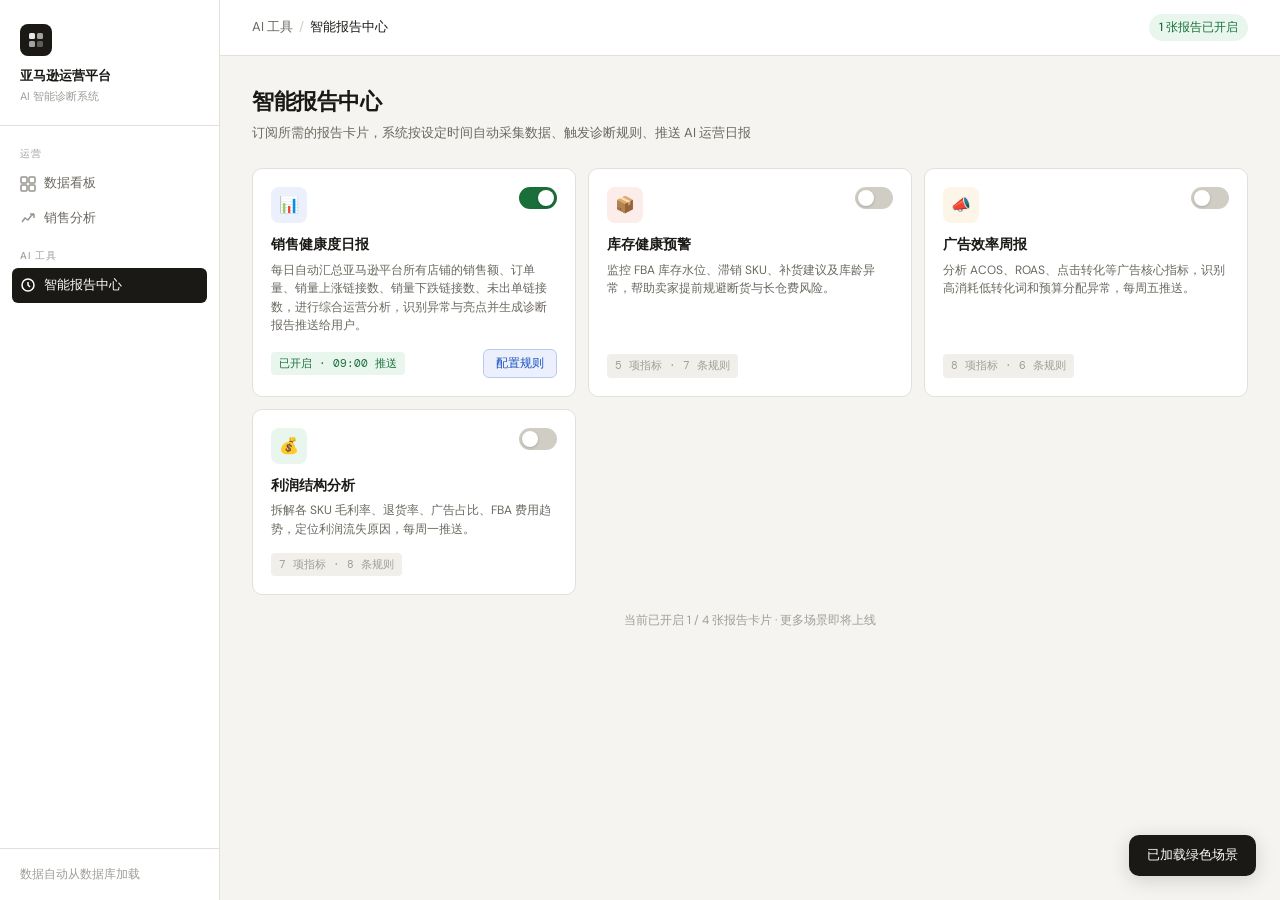
==== commit f35081b2: "style(nav): 美化导航项图标样式并添加SVG图标" ====
--- a/ai-web/src/main/resources/static/ai-report-engine-demo.html
+++ b/ai-web/src/main/resources/static/ai-report-engine-demo.html
@@ -24,12 +24,21 @@
     </div>
     <div class="nav-section">
       <div class="nav-label">运营</div>
-      <div class="nav-item">数据看板</div>
-      <div class="nav-item">销售分析</div>
+      <div class="nav-item">
+            <svg class="nav-icon" viewBox="0 0 16 16" fill="none" stroke="currentColor" stroke-width="1.5"><rect x="1" y="1" width="6" height="6" rx="1"/><rect x="9" y="1" width="6" height="6" rx="1"/><rect x="1" y="9" width="6" height="6" rx="1"/><rect x="9" y="9" width="6" height="6" rx="1"/></svg>
+            数据看板
+          </div>
+      <div class="nav-item">
+            <svg class="nav-icon" viewBox="0 0 16 16" fill="none" stroke="currentColor" stroke-width="1.5"><polyline points="2,11 5,7 8,9 11,5 14,3"/><line x1="14" y1="3" x2="14" y2="7"/><line x1="14" y1="3" x2="10" y2="3"/></svg>
+            销售分析
+          </div>
     </div>
     <div class="nav-section">
       <div class="nav-label">AI 工具</div>
-      <div class="nav-item active">智能报告中心</div>
+      <div class="nav-item active">
+            <svg class="nav-icon" viewBox="0 0 16 16" fill="none" stroke="currentColor" stroke-width="1.5"><circle cx="8" cy="8" r="6"/><path d="M8 5v3l2 2"/></svg>
+            智能报告中心
+          </div>
     </div>
     <div class="sidebar-bottom">数据自动从数据库加载</div>
   </aside>
--- a/ai-web/src/main/resources/static/css/ai-report-engine.css
+++ b/ai-web/src/main/resources/static/css/ai-report-engine.css
@@ -47,6 +47,9 @@
   font-size: 13px; color: var(--text2);
 }
 .nav-item.active { background: var(--text); color: white; }
+.nav-item .nav-icon { width: 16px; height: 16px; opacity: 0.7; flex-shrink: 0; }
+.nav-item.active .nav-icon { opacity: 1; }
+
 .sidebar-bottom {
   margin-top: auto; padding: 16px 20px;
   border-top: 1px solid var(--border);
